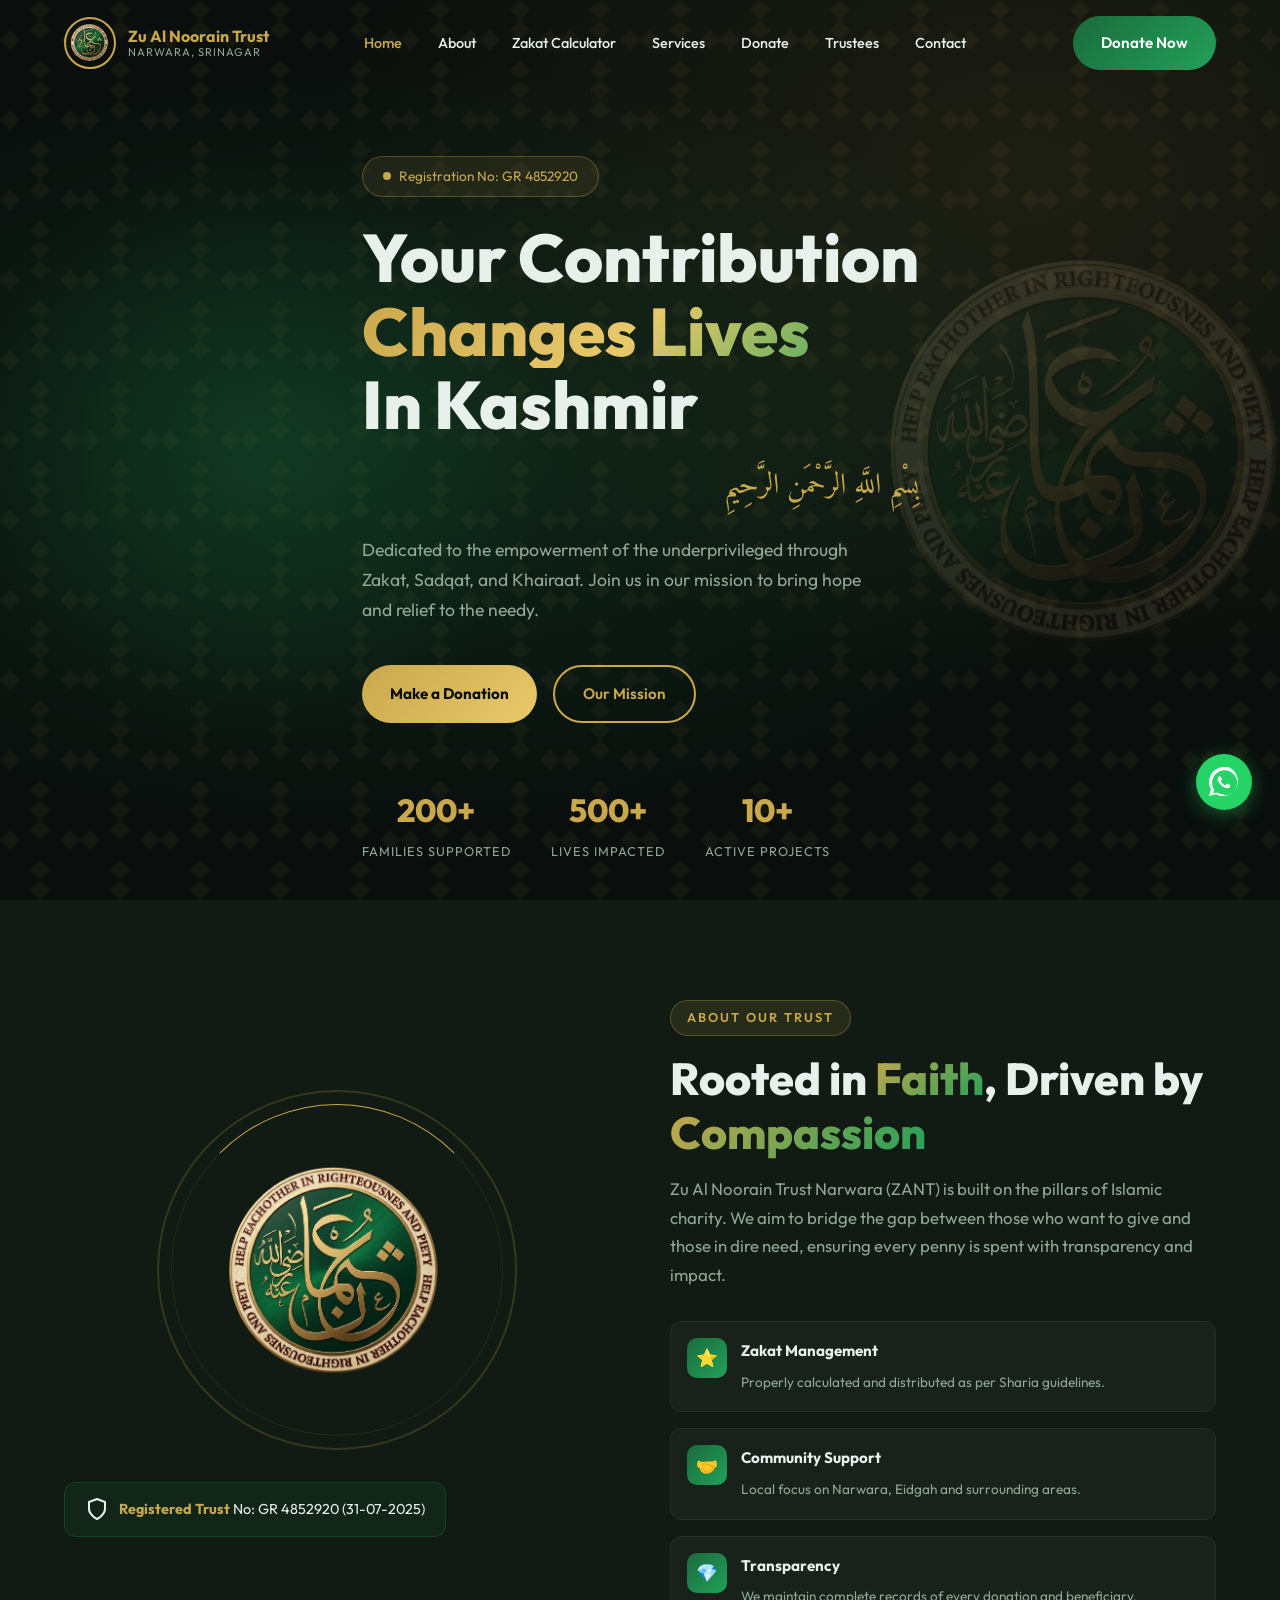
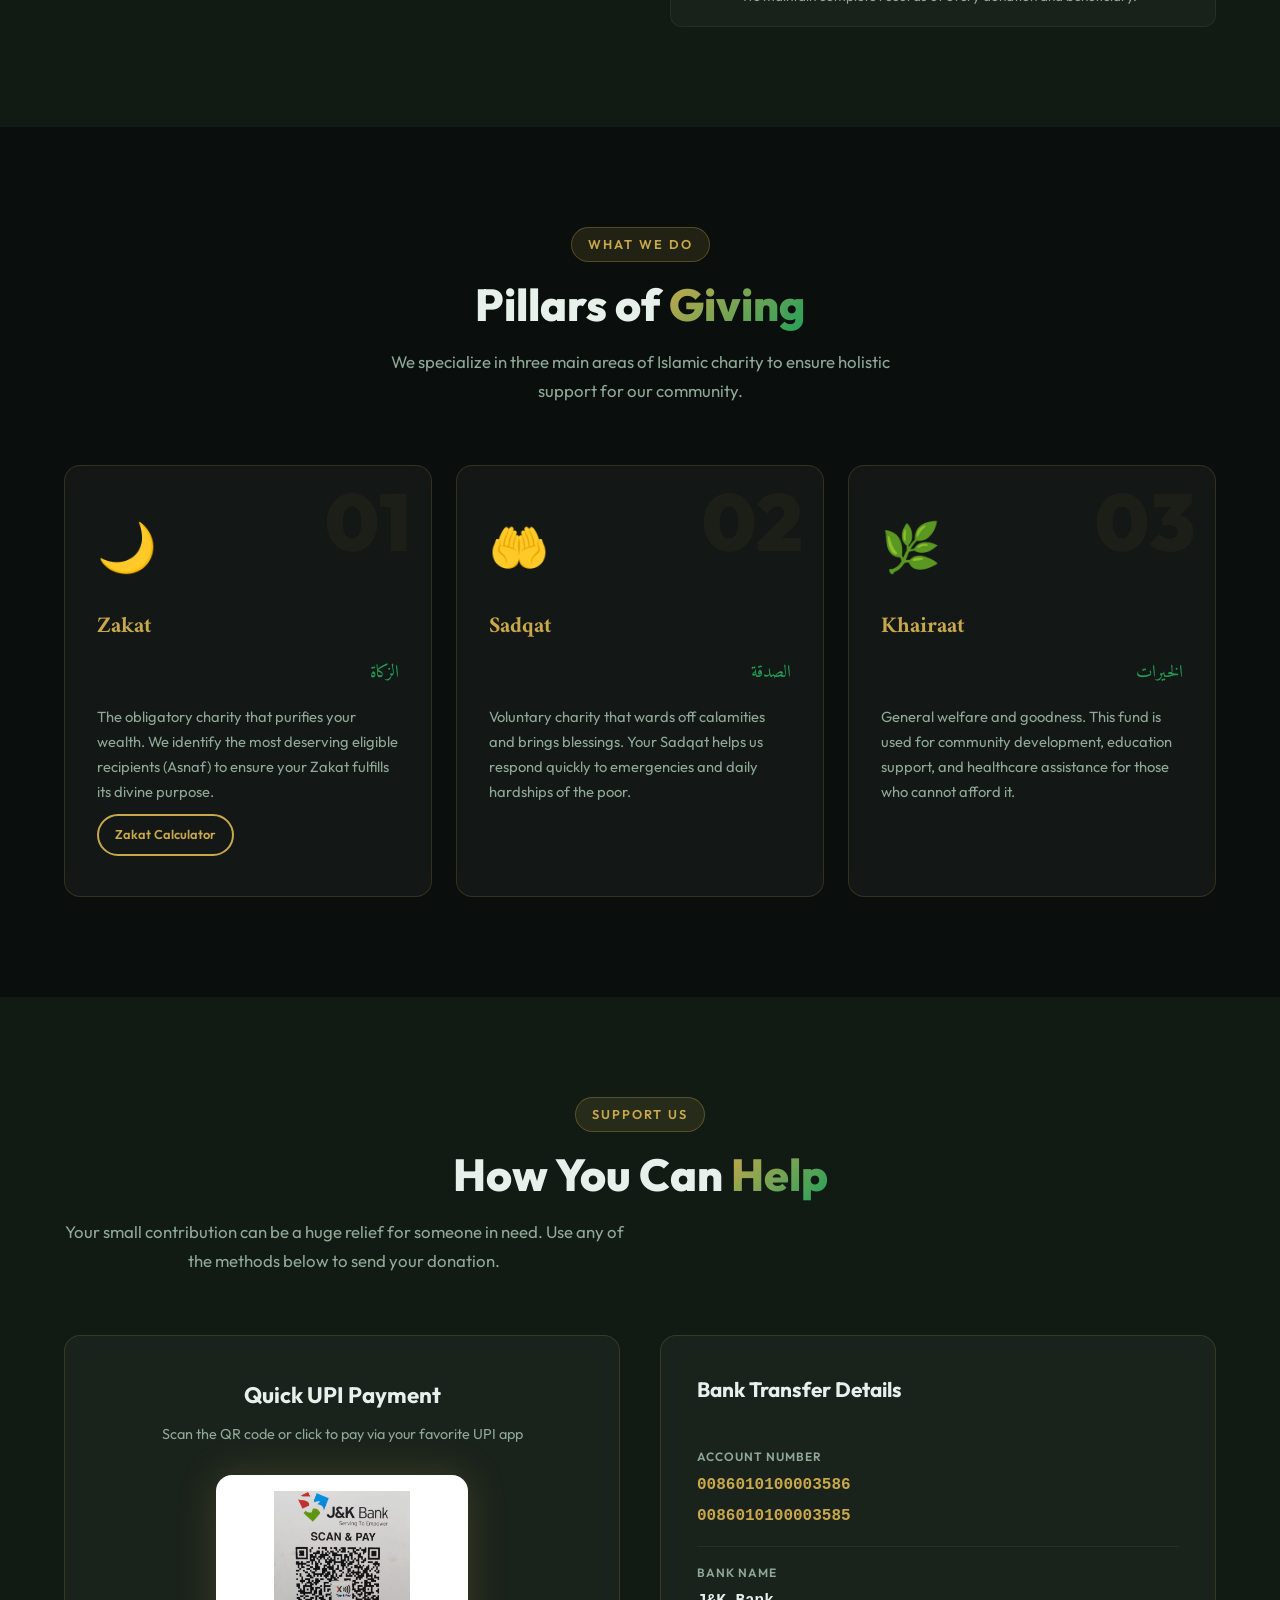
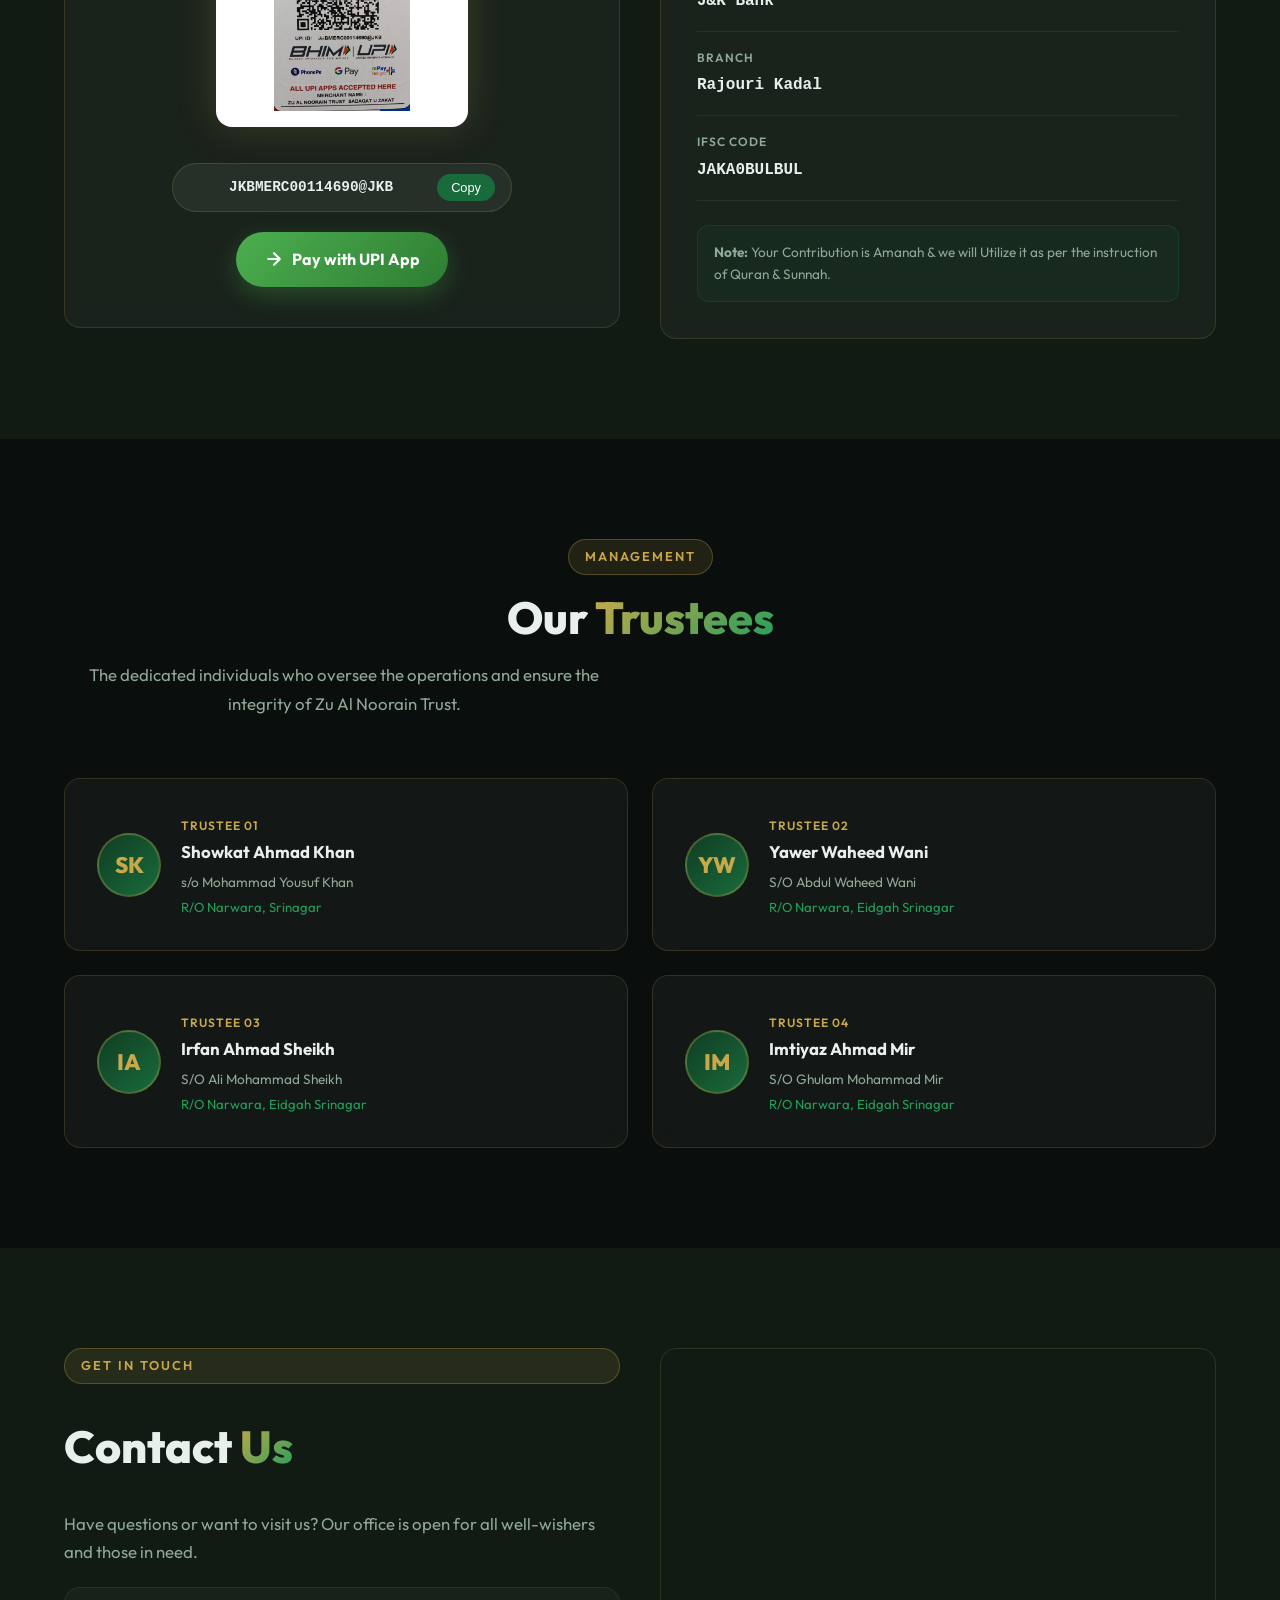
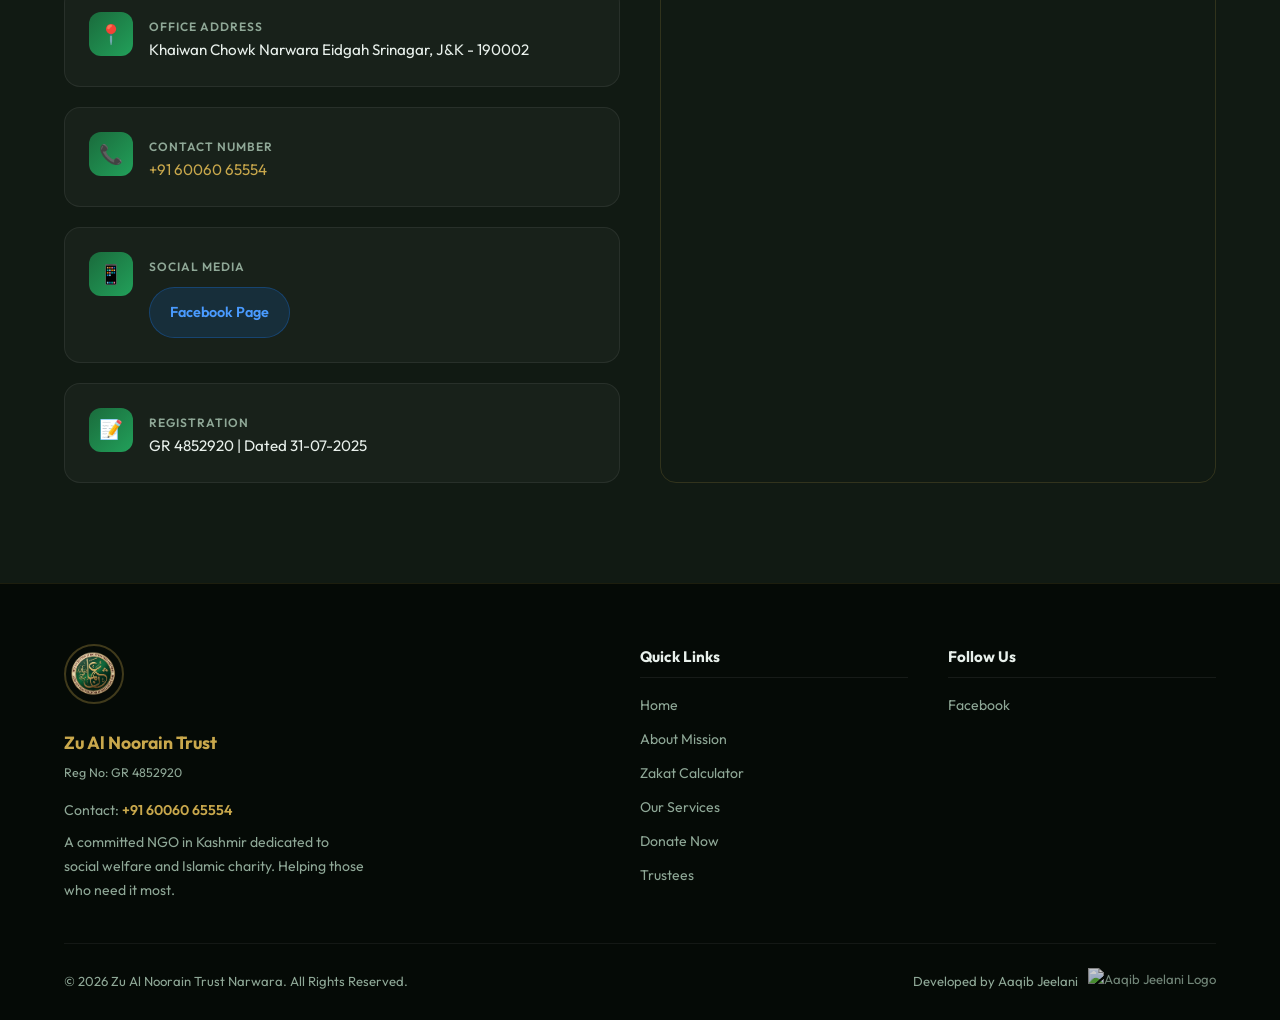
==== index.html @ c7d8f9a3 "trustee name updated" ====
<!DOCTYPE html>
<html lang="en">

<head>
    <meta charset="UTF-8">
    <meta name="viewport" content="width=device-width, initial-scale=1.0">

    <!-- Primary Meta Tags -->
    <title>Zu Al Noorain Trust Narwara (ZANT) | NGO in Kashmir - Sadqat, Zakat, Khariyat</title>
    <meta name="title" content="Zu Al Noorain Trust Narwara (ZANT) | NGO in Kashmir - Sadqat, Zakat, Khariyat">
    <meta name="description"
        content="Zu Al Noorain Trust (ZANT) is a non-profit organization in Narwara, Srinagar, dedicated to helping the needy through Zakat, Sadqat, and Khariyat. Donate today to make a difference in Kashmir.">
    <meta name="keywords"
        content="NGO in Kashmir, Zu Al noorian trust, Donation in kashmir, Pay zakat in kashmir, ZANT, Sadqat Kashmir, Khariyat Srinagar, Charity in Srinagar, Islamic Trust Kashmir">
    <meta name="author" content="Aaqib Jeelani">

    <!-- Open Graph / Facebook -->
    <meta property="og:type" content="website">
    <meta property="og:url" content="https://zunnoorainkashmir.in/">
    <meta property="og:title" content="Zu Al Noorain Trust Narwara (ZANT) | NGO in Kashmir">
    <meta property="og:description"
        content="Dedicated to helping the needy through Zakat, Sadqat, and Khariyat in Srinagar, Kashmir.">
    <meta property="og:image" content="https://zunnoorainkashmir.in/assets/img/logo.png">

    <!-- Twitter -->
    <meta property="twitter:card" content="summary_large_image">
    <meta property="twitter:url" content="https://zunnoorainkashmir.in/">
    <meta property="twitter:title" content="Zu Al Noorain Trust Narwara (ZANT) | NGO in Kashmir">
    <meta property="twitter:description"
        content="Dedicated to helping the needy through Zakat, Sadqat, and Khariyat in Srinagar, Kashmir.">
    <meta property="twitter:image" content="https://zunnoorainkashmir.in/assets/img/logo.png">

    <!-- Favicon -->
    <link rel="icon" type="image/png" href="assets/img/logo.png">
    <link rel="apple-touch-icon" href="assets/img/logo.png">
    <link rel="shortcut icon" href="assets/img/logo.png" type="image/x-icon">

    <!-- Stylesheets -->
    <link rel="stylesheet" href="assets/css/style.css?v=1.0.2">

    <!-- JSON-LD Structured Data -->
    <script type="application/ld+json">
    {
      "@context": "https://schema.org",
      "@type": "NonprofitOrganization",
      "name": "Zu Al Noorain Trust Narwara",
      "alternateName": "ZANT",
      "url": "https://zunnoorainkashmir.in/",
      "logo": "https://zunnoorainkashmir.in/assets/img/logo.png",
      "contactPoint": {
        "@type": "ContactPoint",
        "telephone": "",
        "contactType": "customer service",
        "areaServed": "IN",
        "availableLanguage": ["en", "Hindi", "Kashmiri", "Urdu"]
      },
      "address": {
        "@type": "PostalAddress",
        "streetAddress": "Khaiwan Chowk Narwara Eidgah",
        "addressLocality": "Srinagar",
        "addressRegion": "JK",
        "postalCode": "190002",
        "addressCountry": "IN"
      },
      "sameAs": [
        "https://www.facebook.com/p/Zu-Al-Noorian-Trust-ZANT-100065037720014/"
      ]
    }
    </script>
</head>

<body>
    <!-- Preloader -->
    <div id="preloader">
        <img src="assets/img/logo.png" alt="ZANT Logo" class="loader-logo">
        <div class="loader-bar"></div>
    </div>

    <!-- Navigation -->
    <nav id="navbar">
        <div class="container nav-inner">
            <a href="#" class="nav-brand">
                <img src="assets/img/logo.png" alt="ZANT Logo">
                <div class="nav-brand-text">
                    <span class="nav-brand-name">Zu Al Noorain Trust</span>
                    <span class="nav-brand-sub">NARWARA, SRINAGAR</span>
                </div>
            </a>
            <ul class="nav-links">
                <li><a href="#hero">Home</a></li>
                <li><a href="#about">About</a></li>
                <li><a href="zakat-calculator.html">Zakat Calculator</a></li>
                <li><a href="#services">Services</a></li>
                <li><a href="#donate">Donate</a></li>
                <li><a href="#trustees">Trustees</a></li>
                <li><a href="#contact">Contact</a></li>
            </ul>
            <div class="nav-cta">
                <a href="#donate" class="btn btn-primary">Donate Now</a>
            </div>
            <div class="hamburger" id="hamburger">
                <span></span>
                <span></span>
                <span></span>
            </div>
        </div>
        <div class="mobile-menu" id="mobileMenu">
            <a href="#hero">Home</a>
            <a href="#about">About</a>
            <a href="zakat-calculator.html">Zakat Calculator</a>
            <a href="#services">Services</a>
            <a href="#donate">Donate</a>
            <a href="#trustees">Trustees</a>
            <a href="#contact">Contact</a>
            <a href="#donate" class="btn btn-primary" style="margin-top: 10px;">Donate Now</a>
        </div>
    </nav>

    <!-- Hero Section -->
    <section id="hero">
        <div class="hero-pattern"></div>
        <div class="hero-glow"></div>
        <div class="container hero-content">
            <div class="hero-badge">
                <span class="hero-badge-dot"></span>
                Registration No: GR 4852920
            </div>
            <h1 class="hero-title">
                <span class="line1">Your Contribution</span>
                <span class="line2">Changes Lives</span>
                <span class="line3">In Kashmir</span>
            </h1>
            <p class="hero-arabic">بِسْمِ اللَّهِ الرَّحْمَنِ الرَّحِيمِ</p>
            <p class="hero-desc">Dedicated to the empowerment of the underprivileged through Zakat, Sadqat, and
                Khairaat. Join us in our mission to bring hope and relief to the needy.</p>
            <div class="hero-btns">
                <a href="#donate" class="btn btn-gold">Make a Donation</a>
                <a href="#about" class="btn btn-outline">Our Mission</a>
            </div>
            <div class="hero-stats">
                <div class="hero-stat">
                    <span class="hero-stat-num" data-count="200" data-suffix="+">0</span>
                    <span class="hero-stat-label">Families Supported</span>
                </div>
                <div class="hero-stat">
                    <span class="hero-stat-num" data-count="500" data-suffix="+">0</span>
                    <span class="hero-stat-label">Lives Impacted</span>
                </div>
                <div class="hero-stat">
                    <span class="hero-stat-num" data-count="10" data-suffix="+">0</span>
                    <span class="hero-stat-label">Active Projects</span>
                </div>
            </div>
        </div>
        <img src="assets/img/logo.png" alt="ZANT Decorative" class="hero-image">
    </section>

    <!-- About Section -->
    <section id="about" class="section">
        <div class="container about-grid">
            <div class="about-img-wrap reveal">
                <div class="about-logo-frame">
                    <div class="about-logo-ring"></div>
                    <img src="assets/img/logo.png" alt="ZANT Logo Large">
                </div>
                <div class="about-reg">
                    <svg width="24" height="24" viewBox="0 0 24 24" fill="none" stroke="currentColor" stroke-width="2"
                        stroke-linecap="round" stroke-linejoin="round" class="text-gold">
                        <path d="M12 22s8-4 8-10V5l-8-3-8 3v7c0 6 8 10 8 10z" />
                    </svg>
                    <div>
                        <strong>Registered Trust</strong>
                        <span>No: GR 4852920 (31-07-2025)</span>
                    </div>
                </div>
            </div>
            <div class="about-content reveal">
                <span class="section-tag">About Our Trust</span>
                <h2 class="section-title">Rooted in <span>Faith</span>, Driven by <span>Compassion</span></h2>
                <p class="section-sub">Zu Al Noorain Trust Narwara (ZANT) is built on the pillars of Islamic charity. We
                    aim to bridge the gap between those who want to give and those in dire need, ensuring every penny is
                    spent with transparency and impact.</p>

                <div class="about-points">
                    <div class="about-point">
                        <div class="about-point-icon">⭐</div>
                        <div class="about-point-text">
                            <strong>Zakat Management</strong>
                            <span>Properly calculated and distributed as per Sharia guidelines.</span>
                        </div>
                    </div>
                    <div class="about-point">
                        <div class="about-point-icon">🤝</div>
                        <div class="about-point-text">
                            <strong>Community Support</strong>
                            <span>Local focus on Narwara, Eidgah and surrounding areas.</span>
                        </div>
                    </div>
                    <div class="about-point">
                        <div class="about-point-icon">💎</div>
                        <div class="about-point-text">
                            <strong>Transparency</strong>
                            <span>We maintain complete records of every donation and beneficiary.</span>
                        </div>
                    </div>
                </div>
            </div>
        </div>
    </section>

    <!-- Services Section -->
    <section id="services" class="section">
        <div class="container">
            <div class="services-header reveal">
                <span class="section-tag">What We Do</span>
                <h2 class="section-title">Pillars of <span>Giving</span></h2>
                <p class="section-sub">We specialize in three main areas of Islamic charity to ensure holistic support
                    for our community.</p>
            </div>
            <div class="services-grid">
                <div class="service-card glass-card reveal">
                    <span class="service-num">01</span>
                    <span class="service-icon">🌙</span>
                    <h3 class="service-name">Zakat</h3>
                    <p class="service-arabic">الزكاة</p>
                    <p class="service-desc">The obligatory charity that purifies your wealth. We identify the most
                        deserving eligible recipients (Asnaf) to ensure your Zakat fulfills its divine purpose.</p>
                    <a href="zakat-calculator.html" class="btn btn-outline"
                        style="padding: 8px 16px; font-size: 0.8rem; margin-top: 10px;">Zakat Calculator</a>
                </div>
                <div class="service-card glass-card reveal">
                    <span class="service-num">02</span>
                    <span class="service-icon">🤲</span>
                    <h3 class="service-name">Sadqat</h3>
                    <p class="service-arabic">الصدقة</p>
                    <p class="service-desc">Voluntary charity that wards off calamities and brings blessings. Your
                        Sadqat helps us respond quickly to emergencies and daily hardships of the poor.</p>
                </div>
                <div class="service-card glass-card reveal">
                    <span class="service-num">03</span>
                    <span class="service-icon">🌿</span>
                    <h3 class="service-name">Khairaat</h3>
                    <p class="service-arabic">الخيرات</p>
                    <p class="service-desc">General welfare and goodness. This fund is used for community development,
                        education support, and healthcare assistance for those who cannot afford it.</p>
                </div>
            </div>
        </div>
    </section>

    <!-- Donate Section -->
    <section id="donate" class="section">
        <div class="container">
            <div class="donate-header reveal">
                <span class="section-tag">Support Us</span>
                <h2 class="section-title">How You Can <span>Help</span></h2>
                <p class="section-sub">Your small contribution can be a huge relief for someone in need. Use any of the
                    methods below to send your donation.</p>
            </div>
            <div class="donate-grid">
                <div class="donate-upi-card glass-card reveal">
                    <h3>Quick UPI Payment</h3>
                    <p>Scan the QR code or click to pay via your favorite UPI app</p>
                    <div class="qr-frame" id="qrFrame">
                        <img src="assets/img/upiQR.jpeg" alt="ZANT UPI QR Code">
                    </div>
                    <div class="upi-id-box">
                        <span>JKBMERC00114690@JKB</span>
                        <button class="copy-btn" id="copyUPI">Copy</button>
                    </div>
                    <a href="upi://pay?pa=JKBMERC00114690@JKB&pn=Zu%20Al%20Noorain%20Trust&cu=INR" class="upi-pay-link">
                        <svg width="20" height="20" viewBox="0 0 24 24" fill="none" stroke="currentColor"
                            stroke-width="2.5" stroke-linecap="round" stroke-linejoin="round">
                            <path d="M5 12h14M12 5l7 7-7 7" />
                        </svg>
                        Pay with UPI App
                    </a>
                </div>
                <div class="donate-bank-card glass-card reveal">
                    <h3>Bank Transfer Details</h3>
                    <div class="bank-detail">
                        <span class="bank-label">Account Number</span>
                        <span class="bank-val gold">0086010100003586</span>
                        <span class="bank-val gold">0086010100003585</span>
                    </div>
                    <div class="bank-detail">
                        <span class="bank-label">Bank Name</span>
                        <span class="bank-val">J&K Bank</span>
                    </div>
                    <div class="bank-detail">
                        <span class="bank-label">Branch</span>
                        <span class="bank-val">Rajouri Kadal</span>
                    </div>
                    <div class="bank-detail">
                        <span class="bank-label">IFSC Code</span>
                        <span class="bank-val">JAKA0BULBUL</span>
                    </div>
                    <div class="donate-note">
                        <strong>Note:</strong> Your Contribution is Amanah & we will Utilize it as per the instruction
                        of Quran & Sunnah.
                    </div>
                </div>
            </div>
        </div>
    </section>

    <!-- Trustees Section -->
    <section id="trustees" class="section">
        <div class="container">
            <div class="trustees-header reveal">
                <span class="section-tag">Management</span>
                <h2 class="section-title">Our <span>Trustees</span></h2>
                <p class="section-sub">The dedicated individuals who oversee the operations and ensure the integrity of
                    Zu Al Noorain Trust.</p>
            </div>
            <div class="trustees-grid">
                <!-- Trustee 1 -->
                <div class="trustee-card glass-card reveal">
                    <div class="trustee-avatar">SK</div>
                    <div class="trustee-info">
                        <span class="trustee-num">Trustee 01</span>
                        <h3 class="trustee-name">Showkat Ahmad Khan</h3>
                        <p class="trustee-parent">s/o Mohammad Yousuf Khan</p>
                        <p class="trustee-address">R/O Narwara, Srinagar</p>
                    </div>
                </div>
                <!-- Trustee 2 -->
                <div class="trustee-card glass-card reveal">
                    <div class="trustee-avatar">YW</div>
                    <div class="trustee-info">
                        <span class="trustee-num">Trustee 02</span>
                        <h3 class="trustee-name">Yawer Waheed Wani</h3>
                        <p class="trustee-parent">S/O Abdul Waheed Wani</p>
                        <p class="trustee-address">R/O Narwara, Eidgah Srinagar</p>
                    </div>
                </div>
                <!-- Trustee 3 -->
                <div class="trustee-card glass-card reveal">
                    <div class="trustee-avatar">IA</div>
                    <div class="trustee-info">
                        <span class="trustee-num">Trustee 03</span>
                        <h3 class="trustee-name">Irfan Ahmad Sheikh</h3>
                        <p class="trustee-parent">S/O Ali Mohammad Sheikh</p>
                        <p class="trustee-address">R/O Narwara, Eidgah Srinagar</p>
                    </div>
                </div>
                <!-- Trustee 4 -->
                <div class="trustee-card glass-card reveal">
                    <div class="trustee-avatar">IM</div>
                    <div class="trustee-info">
                        <span class="trustee-num">Trustee 04</span>
                        <h3 class="trustee-name">Imtiyaz Ahmad Mir</h3>
                        <p class="trustee-parent">S/O Ghulam Mohammad Mir</p>
                        <p class="trustee-address">R/O Narwara, Eidgah Srinagar</p>
                    </div>
                </div>
            </div>
        </div>
    </section>

    <!-- Contact Section -->
    <section id="contact" class="section">
        <div class="container">
            <div class="contact-grid">
                <div class="contact-info reveal">
                    <span class="section-tag">Get In Touch</span>
                    <h2 class="section-title">Contact <span>Us</span></h2>
                    <p class="section-sub">Have questions or want to visit us? Our office is open for all well-wishers
                        and those in need.</p>

                    <div class="contact-card">
                        <div class="contact-icon">📍</div>
                        <div>
                            <span class="contact-card-label">Office Address</span>
                            <p class="contact-card-val">Khaiwan Chowk Narwara Eidgah Srinagar, J&K - 190002</p>
                        </div>
                    </div>

                    <div class="contact-card">
                        <div class="contact-icon">📞</div>
                        <div>
                            <span class="contact-card-label">Contact Number</span>
                            <p class="contact-card-val"><a href="tel:+916006065554">+91 60060 65554</a></p>
                        </div>
                    </div>

                    <div class="contact-card">
                        <div class="contact-icon">📱</div>
                        <div>
                            <span class="contact-card-label">Social Media</span>
                            <div class="social-btns">
                                <a href="https://www.facebook.com/p/Zu-Al-Noorian-Trust-ZANT-100065037720014/"
                                    class="social-btn social-fb" target="_blank">
                                    Facebook Page
                                </a>
                            </div>
                        </div>
                    </div>

                    <div class="contact-card">
                        <div class="contact-icon">📝</div>
                        <div>
                            <span class="contact-card-label">Registration</span>
                            <p class="contact-card-val">GR 4852920 | Dated 31-07-2025</p>
                        </div>
                    </div>
                </div>
                <div class="map-wrap reveal">
                    <!-- Updated Google Maps Embed -->
                    <iframe
                        src="https://www.google.com/maps/embed?pb=!1m18!1m12!1m3!1d3140.146893181824!2d74.7977038!3d34.1052173!2m3!1f0!2f0!3f0!3m2!1i1024!2i768!4f13.1!3m3!1m2!1s0x38e1853717980dab%3A0x8eed932894ff05a1!2sZu%20Al%20Noorain%20Trust!5e1!3m2!1sen!2sin!4v1777401646286!5m2!1sen!2sin"
                        width="600" height="450" style="border:0;" allowfullscreen="" loading="lazy"
                        referrerpolicy="no-referrer-when-downgrade"></iframe>
                </div>
            </div>
        </div>
    </section>

    <!-- Footer -->
    <footer>
        <div class="container">
            <div class="footer-grid">
                <div class="footer-brand">
                    <img src="assets/img/logo.png" alt="ZANT Footer Logo">
                    <h4 class="footer-brand-name">Zu Al Noorain Trust</h4>
                    <p class="footer-brand-reg">Reg No: GR 4852920</p>
                    <p class="footer-brand-desc" style="margin-bottom: 8px;">Contact: <a href="tel:+916006065554"
                            style="color: var(--gold); text-decoration: none; font-weight: 600;">+91 60060 65554</a></p>
                    <p class="footer-brand-desc">A committed NGO in Kashmir dedicated to social welfare and Islamic
                        charity. Helping those who need it most.</p>
                </div>
                <div class="footer-col">
                    <h4>Quick Links</h4>
                    <ul class="footer-links">
                        <li><a href="#hero">Home</a></li>
                        <li><a href="#about">About Mission</a></li>
                        <li><a href="zakat-calculator.html">Zakat Calculator</a></li>
                        <li><a href="#services">Our Services</a></li>
                        <li><a href="#donate">Donate Now</a></li>
                        <li><a href="#trustees">Trustees</a></li>
                    </ul>
                </div>
                <div class="footer-col">
                    <h4>Follow Us</h4>
                    <ul class="footer-links">
                        <li><a href="https://www.facebook.com/p/Zu-Al-Noorian-Trust-ZANT-100065037720014/"
                                target="_blank">Facebook</a></li>
                    </ul>
                </div>
            </div>
            <div class="footer-bottom">
                <p class="footer-copy">&copy; <span id="year"></span> Zu Al Noorain Trust Narwara. All Rights Reserved.
                </p>
                <a href="https://aaqibjeelani.github.io" class="footer-dev" target="_blank">
                    Developed by Aaqib Jeelani
                    <img src="https://aaqibjeelani.github.io/ajvirus/images/transparentlogo%20aj.png"
                        alt="Aaqib Jeelani Logo">
                </a>
            </div>
        </div>
    </footer>

    <!-- Modal for QR Zoom -->
    <div class="modal" id="qrModal">
        <div class="modal-content">
            <button class="modal-close" id="closeModal">&times;</button>
            <img src="assets/img/upiQR.jpeg" alt="ZANT UPI QR Code Full">
        </div>
    </div>

    <!-- WhatsApp Bubble & Chat Window -->
    <div class="wa-chat-window" id="waChatWindow">
        <div class="wa-header">
            <img src="assets/img/logo.png" alt="ZANT">
            <div class="wa-header-info">
                <h5>Zu Al Noorain Trust</h5>
                <span>Typically replies in a few hours</span>
            </div>
        </div>
        <div class="wa-body">
            <div class="wa-msg-bubble">
                Assalamu Alaikum! How can we help you today?
            </div>
        </div>
        <div class="wa-footer">
            <input type="text" class="wa-input" id="waInput" placeholder="Type a message...">
            <button class="wa-send-btn" id="waSendBtn">
                <svg width="20" height="20" viewBox="0 0 24 24" fill="none" stroke="currentColor" stroke-width="2"
                    stroke-linecap="round" stroke-linejoin="round">
                    <line x1="22" y1="2" x2="11" y2="13"></line>
                    <polygon points="22 2 15 22 11 13 2 9 22 2"></polygon>
                </svg>
            </button>
        </div>
    </div>

    <button class="whatsapp-bubble" id="whatsappBubble" title="Chat with us on WhatsApp">
        <svg viewBox="0 0 32 32">
            <path
                d="M16 0c-8.837 0-16 7.163-16 16 0 2.825 0.733 5.478 2.011 7.788l-2.011 7.212 7.378-1.936c2.204 1.204 4.729 1.936 7.422 1.936 8.837 0 16-7.163 16-16s-7.163-16-16-16zM16 29.333c-2.454 0-4.751-0.662-6.726-1.815l-0.482-0.281-4.385 1.15 1.196-4.288-0.309-0.49c-1.246-1.979-1.96-4.321-1.96-6.83 0-7.363 5.97-13.333 13.333-13.333s13.333 5.97 13.333 13.333c0 7.363-5.97 13.333-13.333 13.333zM22.115 18.96c-0.334-0.167-1.977-0.975-2.284-1.087s-0.531-0.167-0.754 0.167c-0.223 0.334-0.865 1.087-1.06 1.31s-0.39 0.251-0.724 0.084c-0.334-0.167-1.411-0.52-2.687-1.657-0.993-0.886-1.663-1.98-1.859-2.314s-0.021-0.514 0.147-0.68c0.151-0.149 0.334-0.39 0.501-0.585s0.223-0.334 0.334-0.557c0.112-0.223 0.056-0.418-0.028-0.585s-0.754-1.813-1.033-2.482c-0.272-0.652-0.546-0.564-0.754-0.575l-0.641-0.012c-0.223 0-0.585 0.084-0.892 0.418s-1.171 1.144-1.171 2.791c0 1.647 1.198 3.236 1.365 3.459s2.358 3.599 5.711 5.051c0.798 0.345 1.42 0.551 1.905 0.706 0.801 0.254 1.53 0.218 2.106 0.132 0.642-0.096 1.977-0.808 2.256-1.589s0.279-1.449 0.195-1.589c-0.084-0.14-0.307-0.223-0.641-0.39z">
            </path>
        </svg>
    </button>

    <!-- UI Elements -->
    <button id="scrollTop" title="Go to top">↑</button>
    <div class="toast" id="toast">UPI ID Copied to Clipboard!</div>

    <!-- Scripts -->
    <script src="assets/js/main.js?v=1.0.3"></script>
</body>

</html>
---- assets/css/style.css ----
@import url('https://fonts.googleapis.com/css2?family=Outfit:wght@300;400;500;600;700;800&family=Amiri:wght@400;700&display=swap');

:root {
  --green: #1a6b3c;
  --green-light: #22a05a;
  --green-dark: #0f3d22;
  --gold: #c9a84c;
  --gold-light: #e8c96a;
  --bg: #0a0f0d;
  --bg2: #111a13;
  --card: rgba(255,255,255,0.04);
  --card-border: rgba(201,168,76,0.18);
  --text: #e8f0eb;
  --text-muted: #8fa897;
  --radius: 16px;
  --shadow: 0 8px 32px rgba(0,0,0,0.4);
}

*, *::before, *::after { box-sizing: border-box; margin: 0; padding: 0; }

html { scroll-behavior: smooth; font-size: 16px; }

body {
  font-family: 'Outfit', sans-serif;
  background: var(--bg);
  color: var(--text);
  overflow-x: hidden;
  line-height: 1.7;
}

/* ── SCROLLBAR ── */
::-webkit-scrollbar { width: 6px; }
::-webkit-scrollbar-track { background: var(--bg); }
::-webkit-scrollbar-thumb { background: var(--green); border-radius: 4px; }

/* ── UTILITIES ── */
.container { max-width: 1200px; margin: 0 auto; padding: 0 24px; }
.section { padding: 100px 0; }
.section-tag { display: inline-block; font-size: .8rem; font-weight: 600; letter-spacing: 2px; text-transform: uppercase; color: var(--gold); background: rgba(201,168,76,.12); border: 1px solid rgba(201,168,76,.3); padding: 6px 16px; border-radius: 50px; margin-bottom: 16px; }
.section-title { font-size: clamp(2rem, 4vw, 2.8rem); font-weight: 800; line-height: 1.2; margin-bottom: 16px; }
.section-title span { background: linear-gradient(135deg, var(--gold), var(--green-light)); -webkit-background-clip: text; -webkit-text-fill-color: transparent; background-clip: text; }
.section-sub { color: var(--text-muted); max-width: 560px; font-size: 1.05rem; }
.btn { display: inline-flex; align-items: center; gap: 8px; padding: 14px 28px; border-radius: 50px; font-size: .95rem; font-weight: 600; cursor: pointer; border: none; text-decoration: none; transition: all .3s; }
.btn-primary { background: linear-gradient(135deg, var(--green), var(--green-light)); color: #fff; }
.btn-primary:hover { transform: translateY(-2px); box-shadow: 0 12px 30px rgba(26,107,60,.5); }
.btn-outline { background: transparent; color: var(--gold); border: 2px solid var(--gold); }
.btn-outline:hover { background: var(--gold); color: var(--bg); transform: translateY(-2px); }
.btn-gold { background: linear-gradient(135deg, var(--gold), var(--gold-light)); color: var(--bg); font-weight: 700; }
.btn-gold:hover { transform: translateY(-2px); box-shadow: 0 12px 30px rgba(201,168,76,.4); }
.glass-card { background: var(--card); border: 1px solid var(--card-border); border-radius: var(--radius); backdrop-filter: blur(12px); }
.reveal { opacity: 0; transform: translateY(30px); transition: opacity .7s ease, transform .7s ease; }
.reveal.visible { opacity: 1; transform: translateY(0); }

/* ── NAV ── */
#navbar {
  position: fixed; top: 0; left: 0; right: 0; z-index: 1000;
  padding: 16px 0;
  transition: all .4s;
}
#navbar.scrolled {
  background: rgba(10,15,13,.92);
  backdrop-filter: blur(20px);
  border-bottom: 1px solid rgba(201,168,76,.15);
  padding: 10px 0;
  box-shadow: 0 4px 24px rgba(0,0,0,.4);
}
.nav-inner { display: flex; align-items: center; justify-content: space-between; }
.nav-brand { display: flex; align-items: center; gap: 12px; text-decoration: none; }
.nav-brand img { height: 52px; width: 52px; object-fit: contain; border-radius: 50%; border: 2px solid var(--gold); }
.nav-brand-text { line-height: 1.2; }
.nav-brand-name { display: block; font-size: 1rem; font-weight: 700; color: var(--gold); }
.nav-brand-sub { display: block; font-size: .7rem; color: var(--text-muted); letter-spacing: 1px; }
.nav-links { display: flex; align-items: center; gap: 8px; list-style: none; }
.nav-links a { color: var(--text); text-decoration: none; font-size: .9rem; font-weight: 500; padding: 8px 14px; border-radius: 8px; transition: all .3s; }
.nav-links a:hover { color: var(--gold); background: rgba(201,168,76,.1); }
.nav-cta { margin-left: 12px; }
.hamburger { display: none; flex-direction: column; gap: 5px; cursor: pointer; padding: 8px; }
.hamburger span { display: block; width: 24px; height: 2px; background: var(--text); border-radius: 2px; transition: all .3s; }
.hamburger.open span:nth-child(1) { transform: rotate(45deg) translate(5px, 5px); }
.hamburger.open span:nth-child(2) { opacity: 0; }
.hamburger.open span:nth-child(3) { transform: rotate(-45deg) translate(5px,-5px); }
.mobile-menu { 
  display: none; 
  flex-direction: column; 
  gap: 4px; 
  padding: 16px 24px; 
  background: rgba(10,15,13,.98); 
  border-top: 1px solid rgba(201,168,76,.15); 
  max-height: calc(100vh - 80px); 
  overflow-y: auto; 
}
.mobile-menu a { color: var(--text); text-decoration: none; font-size: 1rem; padding: 12px 0; border-bottom: 1px solid rgba(255,255,255,.05); }
.mobile-menu.open { display: flex; }

/* ── HERO ── */
#hero {
  min-height: 100vh;
  display: flex; align-items: center;
  position: relative;
  overflow: hidden;
  background: radial-gradient(ellipse at 30% 50%, rgba(26,107,60,.25) 0%, transparent 60%),
              radial-gradient(ellipse at 80% 20%, rgba(201,168,76,.1) 0%, transparent 50%),
              var(--bg);
}
.hero-pattern {
  position: absolute; inset: 0; opacity: .05;
  background-image: url("data:image/svg+xml,%3Csvg xmlns='http://www.w3.org/2000/svg' width='80' height='80' viewBox='0 0 80 80'%3E%3Cg fill='%23c9a84c' fill-opacity='1'%3E%3Cpath d='M40 0l10 10-10 10-10-10zm0 60l10 10-10 10-10-10zm-30-30l10 10-10 10-10-10zm60 0l10 10-10 10-10-10zM40 20l10 10-10 10-10-10z'/%3E%3C/g%3E%3C/svg%3E");
}
.hero-glow { position: absolute; width: 600px; height: 600px; border-radius: 50%; background: radial-gradient(circle, rgba(26,107,60,.3) 0%, transparent 70%); top: 50%; left: 20%; transform: translate(-50%,-50%); pointer-events: none; animation: pulse-glow 4s ease-in-out infinite; }
@keyframes pulse-glow { 0%,100% { transform: translate(-50%,-50%) scale(1); opacity:.5; } 50% { transform: translate(-50%,-50%) scale(1.1); opacity:1; } }
.hero-content { position: relative; z-index: 2; padding-top: 120px; }
.hero-badge { display: inline-flex; align-items: center; gap: 8px; padding: 8px 20px; background: rgba(201,168,76,.1); border: 1px solid rgba(201,168,76,.3); border-radius: 50px; font-size: .85rem; color: var(--gold); margin-bottom: 24px; animation: fadeInDown .8s ease; }
.hero-badge-dot { width: 8px; height: 8px; background: var(--gold); border-radius: 50%; animation: blink 1.5s ease-in-out infinite; }
@keyframes blink { 0%,100% { opacity:1; } 50% { opacity:.3; } }
.hero-title { font-size: clamp(2.4rem, 6vw, 4.2rem); font-weight: 800; line-height: 1.1; margin-bottom: 20px; animation: fadeInUp .8s ease .2s both; }
.hero-title .line1 { display: block; color: var(--text); }
.hero-title .line2 { display: block; background: linear-gradient(135deg, var(--gold), var(--gold-light), var(--green-light)); -webkit-background-clip: text; -webkit-text-fill-color: transparent; background-clip: text; }
.hero-title .line3 { display: block; color: var(--text); }
.hero-arabic { font-family: 'Amiri', serif; font-size: clamp(1.2rem, 3vw, 1.8rem); color: var(--gold); margin-bottom: 24px; direction: rtl; animation: fadeInUp .8s ease .35s both; opacity: .85; }
.hero-desc { font-size: 1.1rem; color: var(--text-muted); max-width: 520px; margin-bottom: 40px; animation: fadeInUp .8s ease .45s both; }
.hero-btns { display: flex; gap: 16px; flex-wrap: wrap; animation: fadeInUp .8s ease .55s both; }
.hero-stats { display: flex; gap: 40px; margin-top: 60px; flex-wrap: wrap; animation: fadeInUp .8s ease .65s both; }
.hero-stat { text-align: center; }
.hero-stat-num { font-size: 2rem; font-weight: 800; color: var(--gold); display: block; }
.hero-stat-label { font-size: .8rem; color: var(--text-muted); text-transform: uppercase; letter-spacing: 1px; }
.hero-image { position: absolute; right: -60px; top: 50%; transform: translateY(-50%); width: 500px; opacity: .12; pointer-events: none; }
@keyframes fadeInUp { from { opacity:0; transform:translateY(30px); } to { opacity:1; transform:translateY(0); } }
@keyframes fadeInDown { from { opacity:0; transform:translateY(-20px); } to { opacity:1; transform:translateY(0); } }

/* ── ABOUT ── */
#about { background: var(--bg2); }
.about-grid { display: grid; grid-template-columns: 1fr 1fr; gap: 60px; align-items: center; }
.about-img-wrap { position: relative; }
.about-logo-frame { width: 100%; max-width: 360px; aspect-ratio: 1; margin: 0 auto; display: flex; align-items: center; justify-content: center; position: relative; }
.about-logo-ring { position: absolute; inset: 0; border: 2px solid rgba(201,168,76,.2); border-radius: 50%; animation: spin 20s linear infinite; }
.about-logo-ring::after { content: ''; position: absolute; inset: 12px; border: 1px solid rgba(201,168,76,.1); border-radius: 50%; border-top-color: var(--gold); animation: spin 10s linear infinite reverse; }
@keyframes spin { to { transform: rotate(360deg); } }
.about-logo-frame img { width: 75%; height: 75%; object-fit: contain; position: relative; z-index: 2; border-radius: 50%; }
.about-reg { display: inline-flex; align-items: center; gap: 10px; margin-top: 32px; padding: 14px 20px; background: rgba(26,107,60,.15); border: 1px solid rgba(26,107,60,.4); border-radius: 12px; font-size: .9rem; }
.about-reg svg { flex-shrink: 0; }
.about-reg strong { color: var(--gold); }
.about-content .section-sub { margin-bottom: 32px; }
.about-points { display: flex; flex-direction: column; gap: 16px; margin-top: 24px; }
.about-point { display: flex; align-items: flex-start; gap: 14px; padding: 16px; border-radius: 12px; background: rgba(255,255,255,.03); border: 1px solid rgba(255,255,255,.06); transition: border-color .3s; }
.about-point:hover { border-color: rgba(201,168,76,.25); }
.about-point-icon { width: 40px; height: 40px; border-radius: 10px; background: linear-gradient(135deg,var(--green),var(--green-light)); display: flex; align-items: center; justify-content: center; flex-shrink: 0; font-size: 1.1rem; }
.about-point-text strong { display: block; color: var(--text); font-size: .95rem; margin-bottom: 4px; }
.about-point-text span { color: var(--text-muted); font-size: .85rem; }

/* ── SERVICES ── */
#services { background: var(--bg); }
.services-header { text-align: center; margin-bottom: 60px; }
.services-header .section-sub { margin: 0 auto; }
.services-grid { display: grid; grid-template-columns: repeat(3, 1fr); gap: 24px; }
.service-card { padding: 40px 32px; border-radius: var(--radius); position: relative; overflow: hidden; transition: transform .3s, box-shadow .3s; cursor: default; }
.service-card::before { content: ''; position: absolute; inset: 0; background: linear-gradient(135deg, rgba(26,107,60,.15), transparent); opacity: 0; transition: opacity .3s; }
.service-card:hover { transform: translateY(-8px); box-shadow: 0 20px 50px rgba(0,0,0,.4); }
.service-card:hover::before { opacity: 1; }
.service-icon { font-size: 3rem; margin-bottom: 20px; display: block; }
.service-name { font-size: 1.4rem; font-weight: 700; color: var(--gold); margin-bottom: 12px; font-family: 'Amiri', serif; }
.service-arabic { font-family: 'Amiri', serif; font-size: 1.1rem; color: var(--green-light); direction: rtl; margin-bottom: 16px; }
.service-desc { color: var(--text-muted); font-size: .92rem; line-height: 1.7; }
.service-card .service-num { position: absolute; right: 20px; top: 16px; font-size: 5rem; font-weight: 900; color: rgba(201,168,76,.05); line-height: 1; }

/* ── DONATE ── */
#donate { background: var(--bg2); }
.donate-header { text-align: center; margin-bottom: 60px; }
.donate-grid { display: grid; grid-template-columns: 1fr 1fr; gap: 40px; align-items: start; }
.donate-upi-card { padding: 40px; text-align: center; }
.donate-upi-card h3 { font-size: 1.4rem; font-weight: 700; margin-bottom: 8px; }
.donate-upi-card p { color: var(--text-muted); font-size: .9rem; margin-bottom: 28px; }
.qr-frame { display: inline-block; padding: 16px; background: #fff; border-radius: 16px; box-shadow: 0 0 40px rgba(201,168,76,.2); margin-bottom: 28px; cursor: zoom-in; transition: transform .3s; }
.qr-frame:hover { transform: scale(1.05); }
.qr-frame img { width: 220px; height: 220px; object-fit: contain; display: block; }
.upi-id-box { display: flex; align-items: center; gap: 8px; background: rgba(255,255,255,.06); border: 1px solid rgba(201,168,76,.2); border-radius: 50px; padding: 10px 16px 10px 20px; margin: 0 auto 20px; max-width: 340px; }
.upi-id-box span { flex: 1; font-size: .9rem; font-weight: 600; color: var(--text); font-family: monospace; }
.copy-btn { background: var(--green); color: #fff; border: none; border-radius: 50px; padding: 6px 14px; font-size: .8rem; cursor: pointer; transition: all .3s; }
.copy-btn:hover { background: var(--green-light); }
.upi-pay-link { display: inline-flex; align-items: center; gap: 8px; background: linear-gradient(135deg,#4CAF50,#2e7d32); color: #fff; padding: 14px 28px; border-radius: 50px; text-decoration: none; font-weight: 700; font-size: 1rem; transition: all .3s; box-shadow: 0 8px 24px rgba(76,175,80,.3); }
.upi-pay-link:hover { transform: translateY(-2px); box-shadow: 0 12px 32px rgba(76,175,80,.5); }
.donate-bank-card { padding: 36px; }
.donate-bank-card h3 { font-size: 1.3rem; font-weight: 700; margin-bottom: 24px; display: flex; align-items: center; gap: 10px; }
.bank-detail { display: flex; flex-direction: column; gap: 4px; padding: 16px 0; border-bottom: 1px solid rgba(255,255,255,.06); }
.bank-detail:last-of-type { border-bottom: none; }
.bank-label { font-size: .75rem; text-transform: uppercase; letter-spacing: 1px; color: var(--text-muted); font-weight: 600; }
.bank-val { font-size: 1rem; font-weight: 600; color: var(--text); font-family: monospace; }
.bank-val.gold { color: var(--gold); }
.donate-note { margin-top: 24px; padding: 16px; background: rgba(26,107,60,.1); border: 1px solid rgba(26,107,60,.3); border-radius: 12px; font-size: .85rem; color: var(--text-muted); line-height: 1.6; }

/* ── TRUSTEES ── */
#trustees { background: var(--bg); }
.trustees-header { text-align: center; margin-bottom: 60px; }
.trustees-grid { display: grid; grid-template-columns: repeat(2, 1fr); gap: 24px; }
.trustee-card { padding: 32px; display: flex; align-items: center; gap: 20px; transition: transform .3s, border-color .3s; }
.trustee-card:hover { transform: translateY(-4px); border-color: rgba(201,168,76,.35); }
.trustee-avatar { width: 64px; height: 64px; min-width: 64px; border-radius: 50%; background: linear-gradient(135deg, var(--green-dark), var(--green)); display: flex; align-items: center; justify-content: center; font-size: 1.4rem; font-weight: 800; color: var(--gold); border: 2px solid rgba(201,168,76,.3); }
.trustee-num { font-size: .75rem; color: var(--gold); font-weight: 600; letter-spacing: 1px; text-transform: uppercase; margin-bottom: 4px; }
.trustee-name { font-size: 1.05rem; font-weight: 700; color: var(--text); margin-bottom: 4px; }
.trustee-parent { font-size: .85rem; color: var(--text-muted); margin-bottom: 2px; }
.trustee-address { font-size: .82rem; color: var(--green-light); display: flex; align-items: center; gap: 4px; }

/* ── CONTACT ── */
#contact { background: var(--bg2); }
.contact-grid { display: grid; grid-template-columns: 1fr 1fr; gap: 40px; }
.contact-info { display: flex; flex-direction: column; gap: 20px; }
.contact-card { padding: 24px; border-radius: var(--radius); border: 1px solid rgba(255,255,255,.07); background: rgba(255,255,255,.03); display: flex; align-items: flex-start; gap: 16px; transition: border-color .3s; }
.contact-card:hover { border-color: rgba(201,168,76,.25); }
.contact-icon { width: 44px; height: 44px; border-radius: 12px; background: linear-gradient(135deg,var(--green),var(--green-light)); display: flex; align-items: center; justify-content: center; font-size: 1.2rem; flex-shrink: 0; }
.contact-card-label { font-size: .75rem; text-transform: uppercase; letter-spacing: 1px; color: var(--text-muted); font-weight: 600; margin-bottom: 4px; }
.contact-card-val { font-size: .95rem; color: var(--text); line-height: 1.5; }
.contact-card-val a { color: var(--gold); text-decoration: none; }
.contact-card-val a:hover { text-decoration: underline; }
.map-wrap { border-radius: var(--radius); overflow: hidden; border: 1px solid var(--card-border); height: 100%; min-height: 380px; }
.map-wrap iframe { width: 100%; height: 100%; min-height: 380px; border: none; display: block; }
.social-btns { display: flex; gap: 12px; flex-wrap: wrap; margin-top: 8px; }
.social-btn { display: inline-flex; align-items: center; gap: 8px; padding: 12px 20px; border-radius: 50px; text-decoration: none; font-size: .9rem; font-weight: 600; transition: all .3s; }
.social-fb { background: rgba(24,119,242,.15); color: #4a9bff; border: 1px solid rgba(24,119,242,.3); }
.social-fb:hover { background: rgba(24,119,242,.25); transform: translateY(-2px); }

/* ── FOOTER ── */
footer { background: #050a06; border-top: 1px solid rgba(201,168,76,.12); padding: 60px 0 24px; }
.footer-grid { display: grid; grid-template-columns: 2fr 1fr 1fr; gap: 40px; margin-bottom: 40px; }
.footer-brand img { height: 60px; width: 60px; object-fit: contain; border-radius: 50%; border: 2px solid rgba(201,168,76,.3); margin-bottom: 16px; }
.footer-brand-name { font-size: 1.1rem; font-weight: 700; color: var(--gold); margin-bottom: 4px; }
.footer-brand-reg { font-size: .78rem; color: var(--text-muted); margin-bottom: 16px; }
.footer-brand-desc { font-size: .88rem; color: var(--text-muted); line-height: 1.7; max-width: 300px; }
.footer-col h4 { font-size: .95rem; font-weight: 700; color: var(--text); margin-bottom: 16px; padding-bottom: 8px; border-bottom: 1px solid rgba(255,255,255,.07); }
.footer-links { list-style: none; display: flex; flex-direction: column; gap: 10px; }
.footer-links a { color: var(--text-muted); text-decoration: none; font-size: .88rem; transition: color .3s; display: flex; align-items: center; gap: 6px; }
.footer-links a:hover { color: var(--gold); }
.footer-bottom { border-top: 1px solid rgba(255,255,255,.06); padding-top: 24px; display: flex; align-items: center; justify-content: space-between; flex-wrap: gap; gap: 16px; }
.footer-copy { font-size: .82rem; color: var(--text-muted); }
.footer-dev { display: flex; align-items: center; gap: 10px; font-size: .82rem; color: var(--text-muted); text-decoration: none; transition: color .3s; }
.footer-dev:hover { color: var(--gold); }
.footer-dev img { height: 28px; object-fit: contain; filter: brightness(0.8); transition: filter .3s; }
.footer-dev:hover img { filter: brightness(1); }

/* ── WHATSAPP BUBBLE & CHAT WINDOW ── */
#whatsappBubble {
  position: fixed;
  bottom: 90px;
  right: 28px;
  width: 56px;
  height: 56px;
  background: #25d366;
  border-radius: 50%;
  display: flex;
  align-items: center;
  justify-content: center;
  color: #fff;
  cursor: pointer;
  box-shadow: 0 4px 20px rgba(37,211,102,.4);
  z-index: 998;
  transition: all .3s;
  border: none;
}
#whatsappBubble:hover {
  transform: scale(1.1) translateY(-5px);
}
#whatsappBubble svg { width: 30px; height: 30px; fill: currentColor; }

.wa-chat-window {
  position: fixed;
  bottom: 160px;
  right: 28px;
  width: 320px;
  background: #fff;
  border-radius: 16px;
  box-shadow: 0 10px 40px rgba(0,0,0,.3);
  z-index: 999;
  display: flex;
  flex-direction: column;
  overflow: hidden;
  opacity: 0;
  visibility: hidden;
  transform: translateY(20px) scale(.9);
  transition: all .3s cubic-bezier(0.175, 0.885, 0.32, 1.275);
}
.wa-chat-window.open {
  opacity: 1;
  visibility: visible;
  transform: translateY(0) scale(1);
}
.wa-header {
  background: #075e54;
  color: #fff;
  padding: 16px;
  display: flex;
  align-items: center;
  gap: 12px;
}
.wa-header img { width: 40px; height: 40px; border-radius: 50%; border: 1px solid rgba(255,255,255,.2); }
.wa-header-info h5 { margin: 0; font-size: .95rem; font-weight: 700; }
.wa-header-info span { font-size: .75rem; opacity: .8; }

.wa-body {
  padding: 20px;
  background: #e5ddd5;
  min-height: 120px;
  max-height: 200px;
  overflow-y: auto;
}
.wa-msg-bubble {
  background: #dcf8c6;
  padding: 10px 14px;
  border-radius: 8px 8px 8px 0;
  font-size: .88rem;
  color: #333;
  max-width: 85%;
  line-height: 1.4;
  box-shadow: 0 1px 2px rgba(0,0,0,.1);
}

.wa-footer {
  padding: 12px;
  background: #f0f0f0;
  display: flex;
  gap: 8px;
}
.wa-input {
  flex: 1;
  border: none;
  border-radius: 20px;
  padding: 10px 16px;
  font-size: .9rem;
  outline: none;
  background: #fff;
}
.wa-send-btn {
  width: 40px;
  height: 40px;
  background: #128c7e;
  color: #fff;
  border: none;
  border-radius: 50%;
  display: flex;
  align-items: center;
  justify-content: center;
  cursor: pointer;
  transition: background .3s;
}
.wa-send-btn:hover { background: #075e54; }

/* ── SCROLL TOP ── */
#scrollTop { position: fixed; bottom: 28px; right: 28px; width: 48px; height: 48px; background: linear-gradient(135deg,var(--green),var(--green-light)); border: none; border-radius: 50%; color: #fff; font-size: 1.2rem; cursor: pointer; display: flex; align-items: center; justify-content: center; opacity: 0; transform: translateY(16px); transition: all .3s; z-index: 999; box-shadow: 0 4px 20px rgba(26,107,60,.4); }
#scrollTop.show { opacity: 1; transform: translateY(0); }
#scrollTop:hover { transform: translateY(-3px); box-shadow: 0 8px 30px rgba(26,107,60,.6); }

/* ── TOAST ── */
.toast { position: fixed; bottom: 90px; right: 28px; background: var(--green); color: #fff; padding: 12px 20px; border-radius: 12px; font-size: .88rem; font-weight: 600; z-index: 9999; transform: translateY(20px); opacity: 0; transition: all .4s; pointer-events: none; }
.toast.show { transform: translateY(0); opacity: 1; }

/* ── PRELOADER ── */
#preloader {
  position: fixed;
  inset: 0;
  background: var(--bg);
  z-index: 10000;
  display: flex;
  flex-direction: column;
  align-items: center;
  justify-content: center;
  transition: opacity .6s, visibility .6s;
}
.loader-logo {
  width: 100px;
  height: 100px;
  object-fit: contain;
  margin-bottom: 24px;
  animation: loader-pulse 2s ease-in-out infinite;
}
@keyframes loader-pulse {
  0%, 100% { transform: scale(1); opacity: .8; }
  50% { transform: scale(1.1); opacity: 1; }
}
.loader-bar {
  width: 150px;
  height: 2px;
  background: rgba(201,168,76,.1);
  border-radius: 2px;
  position: relative;
  overflow: hidden;
}
.loader-bar::after {
  content: '';
  position: absolute;
  top: 0; left: 0; height: 100%;
  width: 40%;
  background: var(--gold);
  animation: loader-slide 1.5s infinite ease-in-out;
}
@keyframes loader-slide {
  0% { left: -40%; }
  100% { left: 100%; }
}
#preloader.fade-out {
  opacity: 0;
  visibility: hidden;
}

/* ── MODAL (QR ZOOM) ── */
.modal {
  position: fixed;
  inset: 0;
  background: rgba(0,0,0,.95);
  backdrop-filter: blur(10px);
  z-index: 9999;
  display: flex;
  align-items: center;
  justify-content: center;
  opacity: 0;
  visibility: hidden;
  transition: all .3s ease;
  padding: 20px;
}
.modal.open {
  opacity: 1;
  visibility: visible;
}
.modal-content {
  max-width: 90%;
  max-height: 90%;
  background: #fff;
  padding: 15px;
  border-radius: 24px;
  position: relative;
  transform: scale(.8);
  transition: transform .4s cubic-bezier(0.175, 0.885, 0.32, 1.275);
}
.modal.open .modal-content {
  transform: scale(1);
}
.modal-content img {
  display: block;
  width: 100%;
  max-width: 450px;
  height: auto;
  border-radius: 12px;
}
.modal-close {
  position: absolute;
  top: -50px;
  right: 0;
  width: 40px;
  height: 40px;
  background: var(--gold);
  border: none;
  border-radius: 50%;
  color: #000;
  font-size: 1.5rem;
  font-weight: bold;
  cursor: pointer;
  display: flex;
  align-items: center;
  justify-content: center;
  box-shadow: 0 4px 15px rgba(0,0,0,.3);
}
.modal-close:hover {
  background: var(--gold-light);
  transform: scale(1.1);
}

/* ── RESPONSIVE ── */
@media (max-width: 900px) {
  .about-grid, .donate-grid, .contact-grid { grid-template-columns: 1fr; }
  .services-grid { grid-template-columns: 1fr; }
  .trustees-grid { grid-template-columns: 1fr; }
  .footer-grid { grid-template-columns: 1fr; }
  .hero-image { display: none; }
  .nav-links, .nav-cta { display: none; }
  .hamburger { display: flex; }
  .about-grid { text-align: center; }
  .about-logo-frame { max-width: 260px; }
  .about-reg { justify-content: center; }
  .section-sub { max-width: 100%; }
  .hero-stats { gap: 24px; justify-content: center; }
  .footer-bottom { flex-direction: column; text-align: center; }
}
@media (max-width: 600px) {
  .section { padding: 70px 0; }
  .hero-btns { flex-direction: column; align-items: flex-start; }
  .qr-frame img { width: 180px; height: 180px; }
  .trustee-card { flex-direction: column; text-align: center; }
}
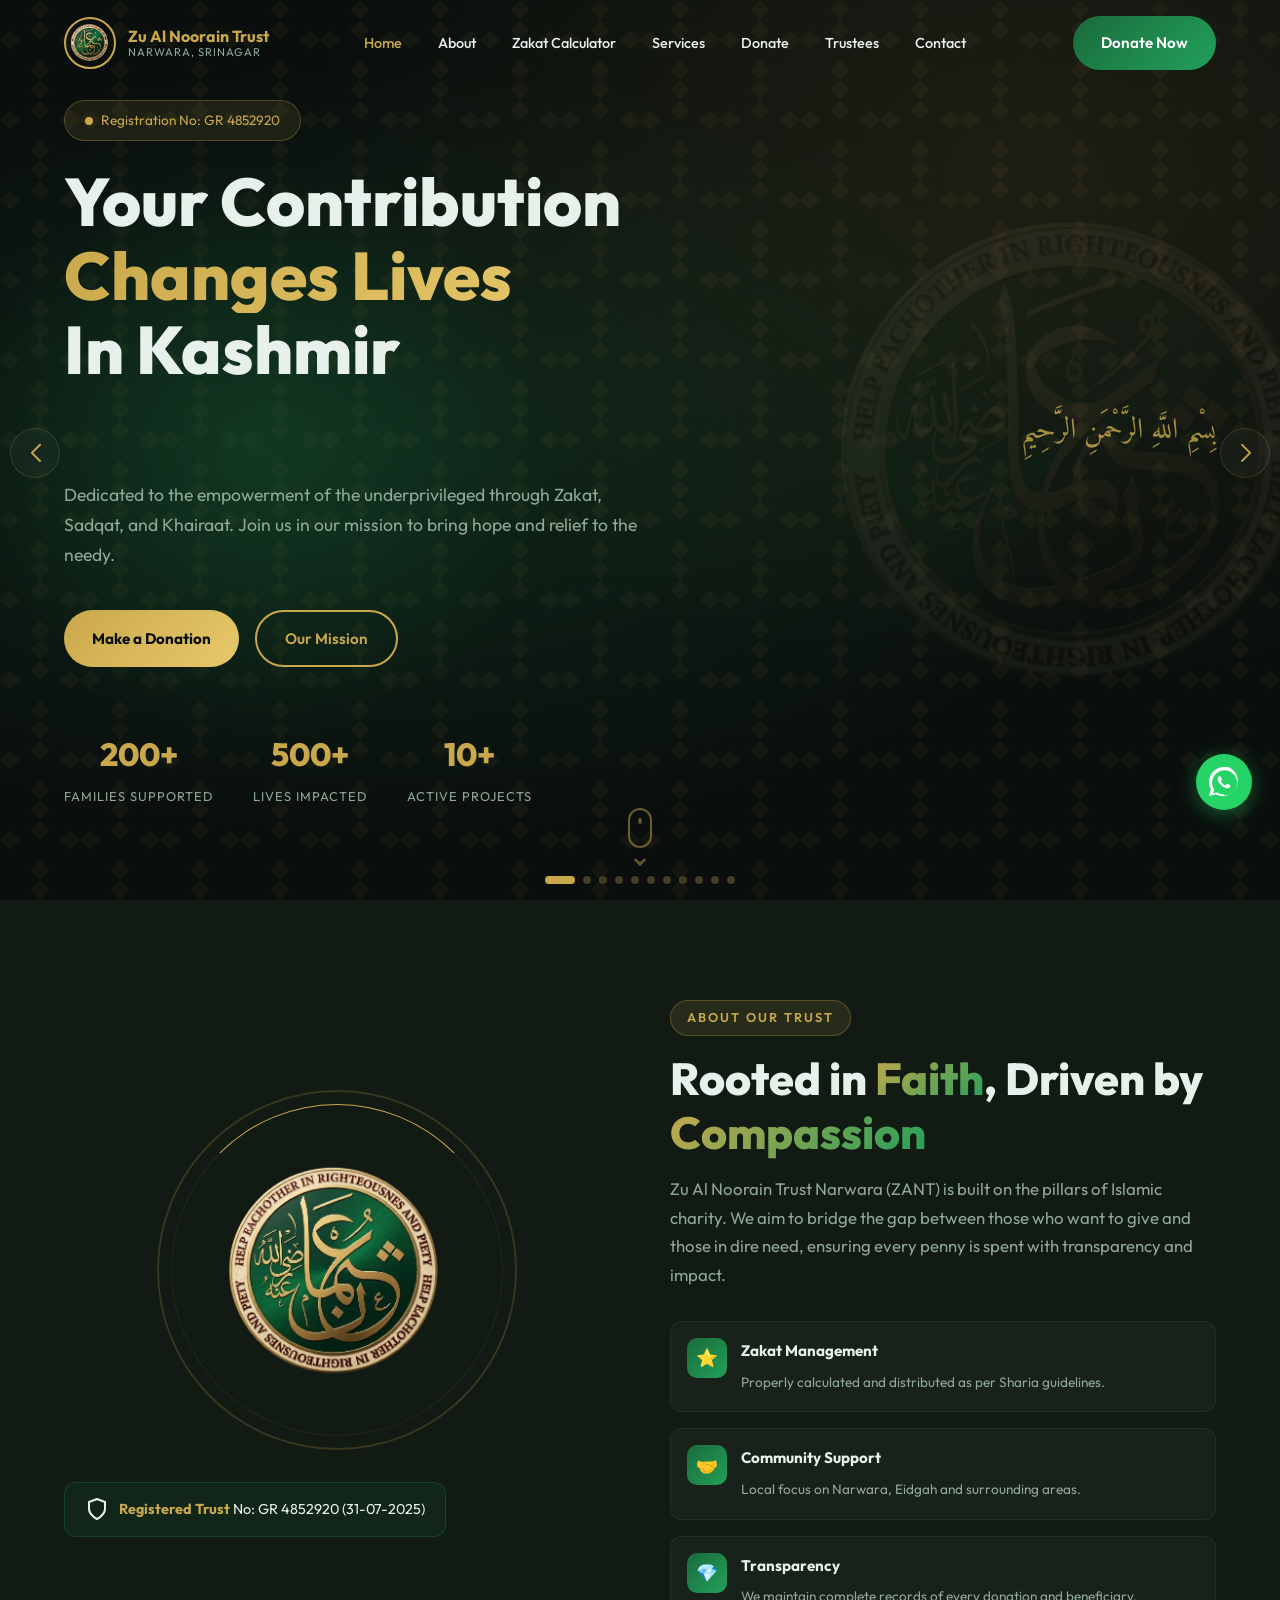
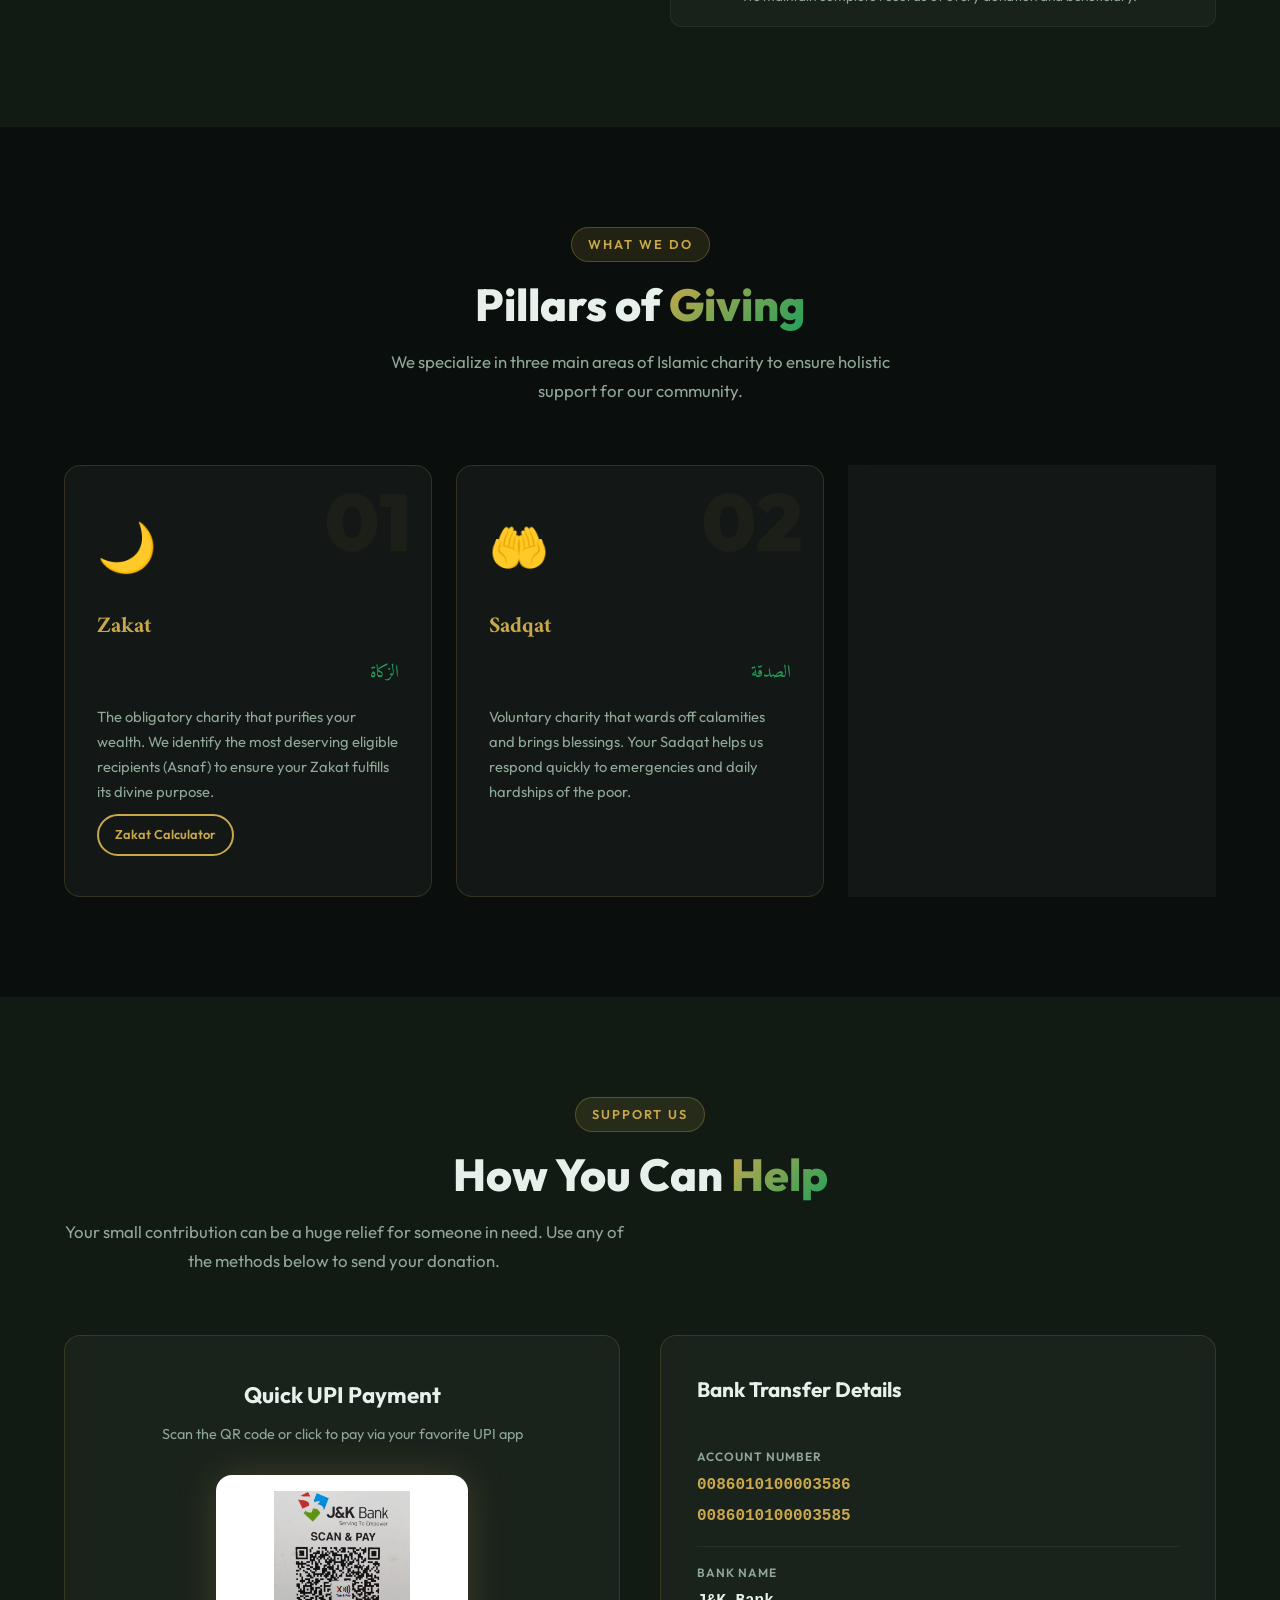
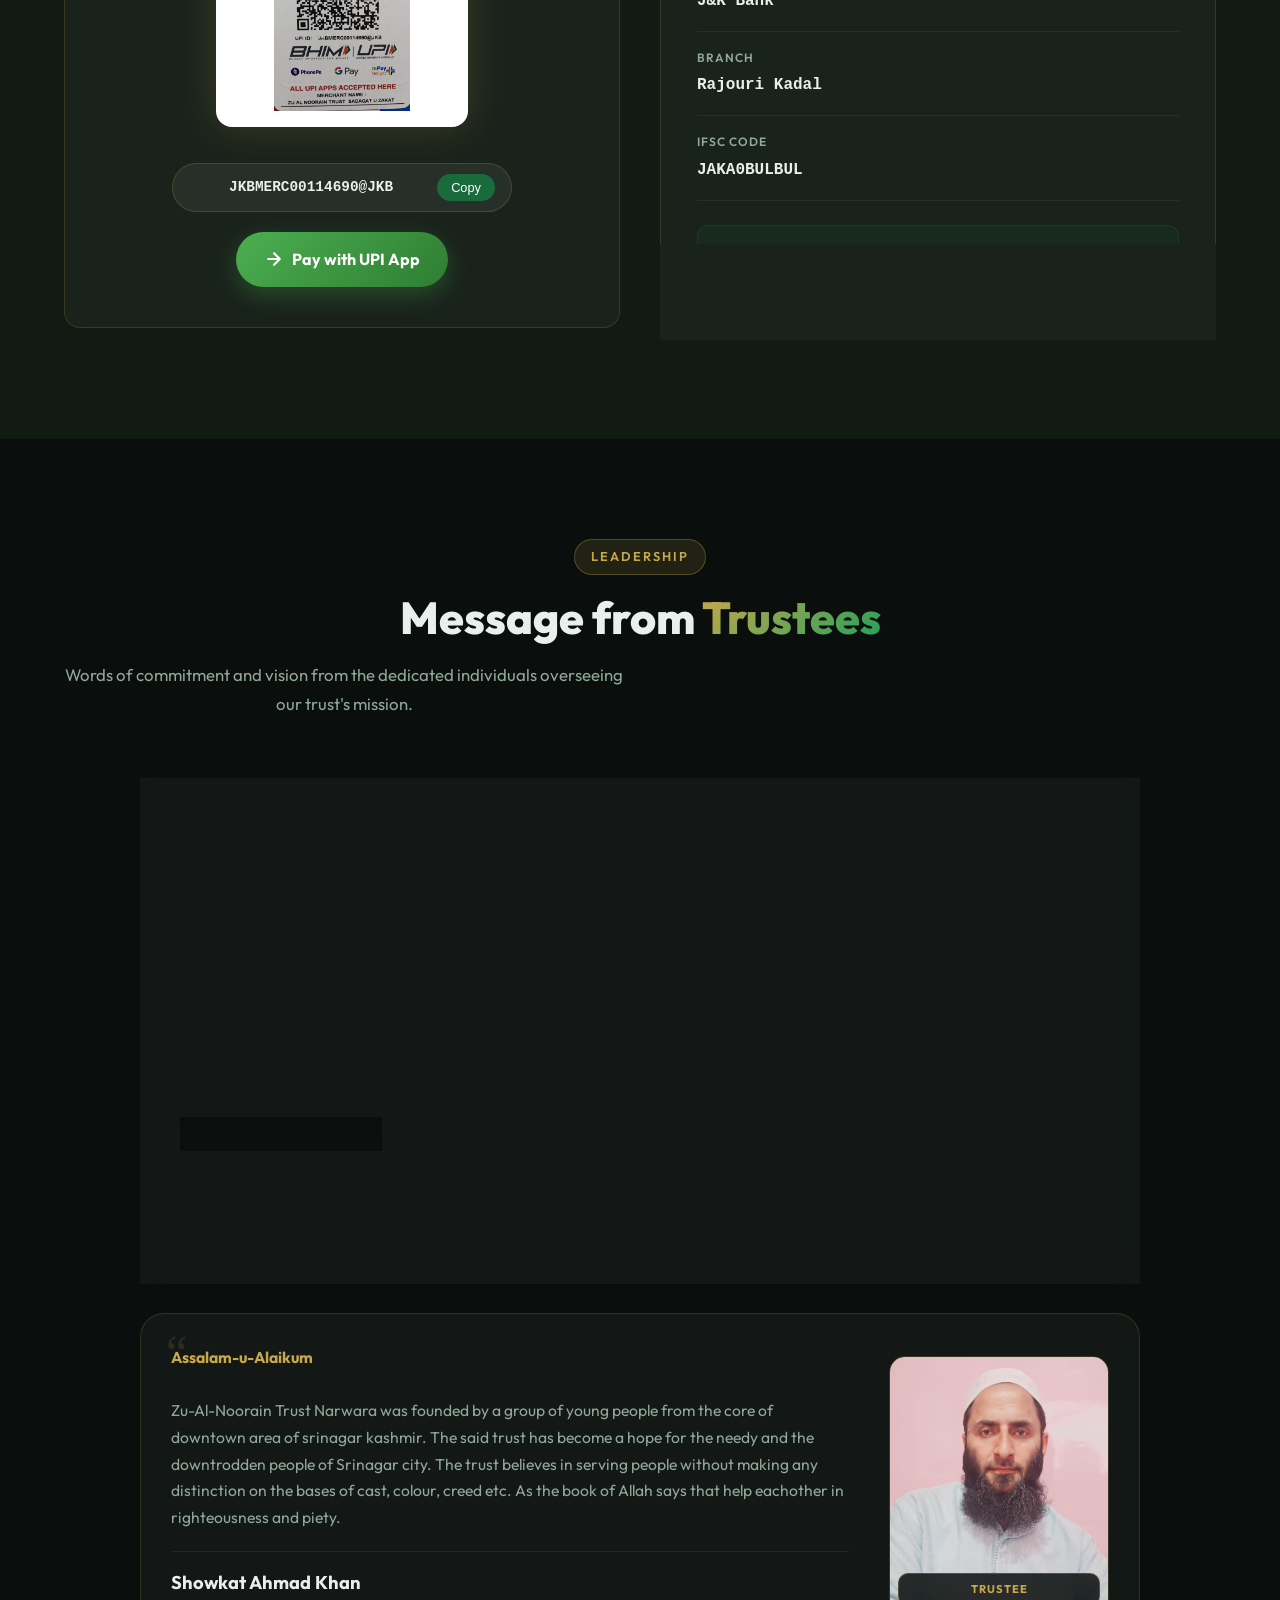
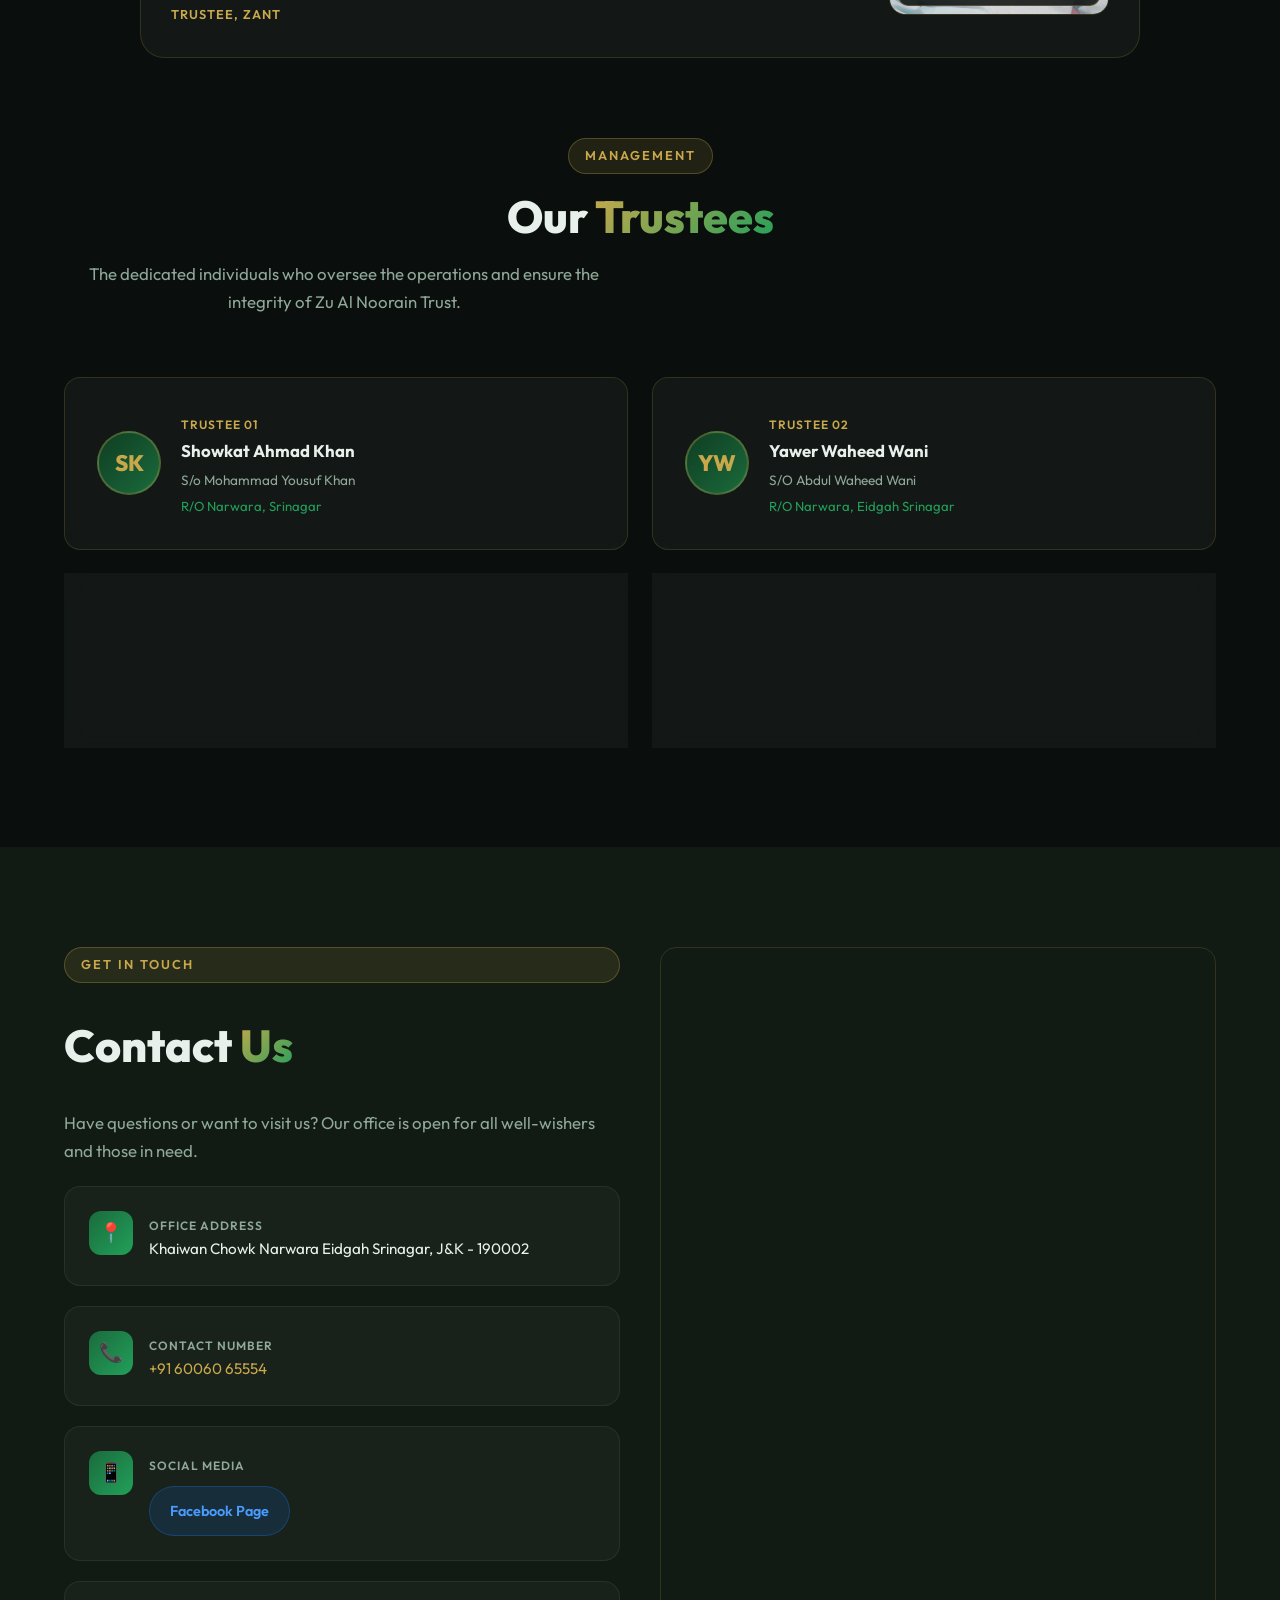
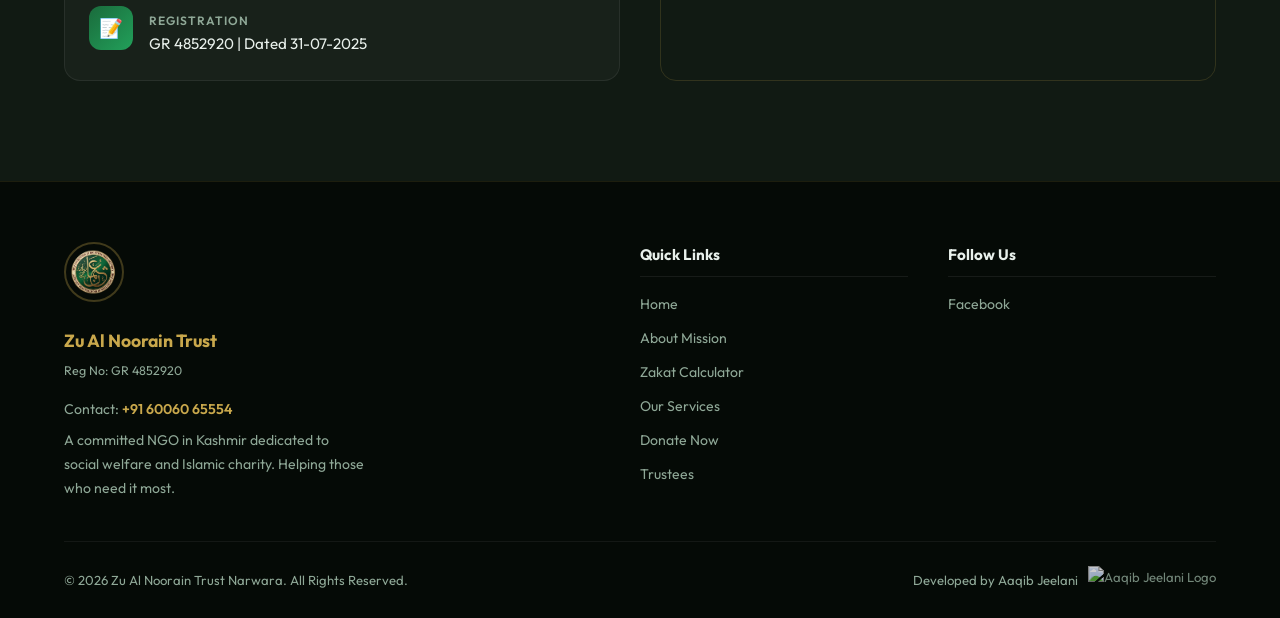
==== commit 03d26a76: "feat: implement interactive hero swiper and enhance page functionality with custom JavaScript featur" ====
--- a/index.html
+++ b/index.html
@@ -36,7 +36,8 @@
     <link rel="shortcut icon" href="assets/img/logo.png" type="image/x-icon">
 
     <!-- Stylesheets -->
-    <link rel="stylesheet" href="assets/css/style.css?v=1.0.2">
+    <link rel="stylesheet" href="assets/css/style.css?v=1.1.6">
+    <link rel="stylesheet" href="https://cdn.jsdelivr.net/npm/swiper@11/swiper-bundle.min.css" />
 
     <!-- JSON-LD Structured Data -->
     <script type="application/ld+json">
@@ -120,39 +121,281 @@
     <section id="hero">
         <div class="hero-pattern"></div>
         <div class="hero-glow"></div>
-        <div class="container hero-content">
-            <div class="hero-badge">
-                <span class="hero-badge-dot"></span>
-                Registration No: GR 4852920
-            </div>
-            <h1 class="hero-title">
-                <span class="line1">Your Contribution</span>
-                <span class="line2">Changes Lives</span>
-                <span class="line3">In Kashmir</span>
-            </h1>
-            <p class="hero-arabic">بِسْمِ اللَّهِ الرَّحْمَنِ الرَّحِيمِ</p>
-            <p class="hero-desc">Dedicated to the empowerment of the underprivileged through Zakat, Sadqat, and
-                Khairaat. Join us in our mission to bring hope and relief to the needy.</p>
-            <div class="hero-btns">
-                <a href="#donate" class="btn btn-gold">Make a Donation</a>
-                <a href="#about" class="btn btn-outline">Our Mission</a>
-            </div>
-            <div class="hero-stats">
-                <div class="hero-stat">
-                    <span class="hero-stat-num" data-count="200" data-suffix="+">0</span>
-                    <span class="hero-stat-label">Families Supported</span>
-                </div>
-                <div class="hero-stat">
-                    <span class="hero-stat-num" data-count="500" data-suffix="+">0</span>
-                    <span class="hero-stat-label">Lives Impacted</span>
-                </div>
-                <div class="hero-stat">
-                    <span class="hero-stat-num" data-count="10" data-suffix="+">0</span>
-                    <span class="hero-stat-label">Active Projects</span>
-                </div>
-            </div>
-        </div>
+
+        <div class="swiper hero-swiper">
+            <div class="swiper-wrapper">
+                <!-- Slide 1: Original Hero Content -->
+                <div class="swiper-slide hero-main-slide">
+                    <div class="container">
+                        <div class="hero-content">
+                            <div class="hero-badge" data-swiper-parallax="-300">
+                                <span class="hero-badge-dot"></span>
+                                Registration No: GR 4852920
+                            </div>
+                            <h1 class="hero-title" data-swiper-parallax="-400">
+                                <span class="line1">Your Contribution</span>
+                                <span class="line2">Changes Lives</span>
+                                <span class="line3">In Kashmir</span>
+                            </h1>
+                            <p class="hero-arabic" data-swiper-parallax="-500">بِسْمِ اللَّهِ الرَّحْمَنِ الرَّحِيمِ</p>
+                            <p class="hero-desc" data-swiper-parallax="-600">Dedicated to the empowerment of the
+                                underprivileged through Zakat, Sadqat, and
+                                Khairaat. Join us in our mission to bring hope and relief to the needy.</p>
+                            <div class="hero-btns" data-swiper-parallax="-700">
+                                <a href="#donate" class="btn btn-gold">Make a Donation</a>
+                                <a href="#about" class="btn btn-outline">Our Mission</a>
+                            </div>
+                            <div class="hero-stats" data-swiper-parallax="-800">
+                                <div class="hero-stat">
+                                    <span class="hero-stat-num" data-count="200" data-suffix="+">0</span>
+                                    <span class="hero-stat-label">Families Supported</span>
+                                </div>
+                                <div class="hero-stat">
+                                    <span class="hero-stat-num" data-count="500" data-suffix="+">0</span>
+                                    <span class="hero-stat-label">Lives Impacted</span>
+                                </div>
+                                <div class="hero-stat">
+                                    <span class="hero-stat-num" data-count="10" data-suffix="+">0</span>
+                                    <span class="hero-stat-label">Active Projects</span>
+                                </div>
+                            </div>
+                        </div>
+                    </div>
+                </div>
+
+                <!-- Slide 2: Monthly Assistance -->
+                <div class="swiper-slide hero-service-slide">
+                    <div class="container">
+                        <div class="hero-content">
+                            <div class="hero-badge" data-swiper-parallax="-300">
+                                <span class="hero-badge-dot"></span>
+                                Our Impact
+                            </div>
+                            <h1 class="hero-title" data-swiper-parallax="-400">
+                                <span class="line1">Monthly</span>
+                                <span class="line2">Assistance</span>
+                            </h1>
+                            <p class="hero-desc" data-swiper-parallax="-600">Consistent financial aid to help
+                                underprivileged families cover their essential day-to-day living expenses and basic
+                                household needs.</p>
+                            <div class="hero-btns" data-swiper-parallax="-700">
+                                <a href="#donate" class="btn btn-gold">Support a Family</a>
+                                <a href="#services" class="btn btn-outline">Learn More</a>
+                            </div>
+                        </div>
+                    </div>
+                </div>
+
+                <!-- Slide 3: Medical Assistant -->
+                <div class="swiper-slide hero-service-slide">
+                    <div class="container">
+                        <div class="hero-content">
+                            <div class="hero-badge" data-swiper-parallax="-300">
+                                <span class="hero-badge-dot"></span>
+                                Healthcare Aid
+                            </div>
+                            <h1 class="hero-title" data-swiper-parallax="-400">
+                                <span class="line1">Medical</span>
+                                <span class="line2">Assistant</span>
+                            </h1>
+                            <p class="hero-desc" data-swiper-parallax="-600">Critical support for healthcare costs,
+                                including life-saving surgeries, expensive medications, and specialized diagnostic
+                                tests.</p>
+                            <div class="hero-btns" data-swiper-parallax="-700">
+                                <a href="#donate" class="btn btn-gold">Donate for Healthcare</a>
+                            </div>
+                        </div>
+                    </div>
+                </div>
+
+                <!-- Slide 4: Nikah Assistance -->
+                <div class="swiper-slide hero-service-slide">
+                    <div class="container">
+                        <div class="hero-content">
+                            <div class="hero-badge" data-swiper-parallax="-300">
+                                <span class="hero-badge-dot"></span>
+                                Social Welfare
+                            </div>
+                            <h1 class="hero-title" data-swiper-parallax="-400">
+                                <span class="line1">Nikah</span>
+                                <span class="line2">Assistance</span>
+                            </h1>
+                            <p class="hero-desc" data-swiper-parallax="-600">Dignified financial contribution towards
+                                the marriage ceremonies of orphans and daughters from economically challenged families.
+                            </p>
+                            <div class="hero-btns" data-swiper-parallax="-700">
+                                <a href="#donate" class="btn btn-gold">Give Sadqat</a>
+                            </div>
+                        </div>
+                    </div>
+                </div>
+
+                <!-- Slide 5: One Time Medical Assistant -->
+                <div class="swiper-slide hero-service-slide">
+                    <div class="container">
+                        <div class="hero-content">
+                            <div class="hero-badge" data-swiper-parallax="-300">
+                                <span class="hero-badge-dot"></span>
+                                Emergency Relief
+                            </div>
+                            <h1 class="hero-title" data-swiper-parallax="-400">
+                                <span class="line1">One Time Medical</span>
+                                <span class="line2">Assistant</span>
+                            </h1>
+                            <p class="hero-desc" data-swiper-parallax="-600">Immediate, one-time relief funds for urgent
+                                medical emergencies and critical healthcare situations requiring instant attention.</p>
+                            <div class="hero-btns" data-swiper-parallax="-700">
+                                <a href="#donate" class="btn btn-gold">Help in Emergency</a>
+                            </div>
+                        </div>
+                    </div>
+                </div>
+
+                <!-- Slide 6: Constructional Assistance -->
+                <div class="swiper-slide hero-service-slide">
+                    <div class="container">
+                        <div class="hero-content">
+                            <div class="hero-badge" data-swiper-parallax="-300">
+                                <span class="hero-badge-dot"></span>
+                                Shelter Support
+                            </div>
+                            <h1 class="hero-title" data-swiper-parallax="-400">
+                                <span class="line1">Constructional</span>
+                                <span class="line2">Assistance</span>
+                            </h1>
+                            <p class="hero-desc" data-swiper-parallax="-600">Assistance for repairing dilapidated homes
+                                or building modest shelters for families living in unstable conditions.</p>
+                            <div class="hero-btns" data-swiper-parallax="-700">
+                                <a href="#donate" class="btn btn-gold">Donate for Shelter</a>
+                            </div>
+                        </div>
+                    </div>
+                </div>
+
+                <!-- Slide 7: Monthly School Fees -->
+                <div class="swiper-slide hero-service-slide">
+                    <div class="container">
+                        <div class="hero-content">
+                            <div class="hero-badge" data-swiper-parallax="-300">
+                                <span class="hero-badge-dot"></span>
+                                Education
+                            </div>
+                            <h1 class="hero-title" data-swiper-parallax="-400">
+                                <span class="line1">Monthly</span>
+                                <span class="line2">School Fees</span>
+                            </h1>
+                            <p class="hero-desc" data-swiper-parallax="-600">Investing in the future by covering tuition
+                                fees and educational expenses for students from low-income backgrounds.</p>
+                            <div class="hero-btns" data-swiper-parallax="-700">
+                                <a href="#donate" class="btn btn-gold">Sponsor a Student</a>
+                            </div>
+                        </div>
+                    </div>
+                </div>
+
+                <!-- Slide 8: Monthly Financial Assistance -->
+                <div class="swiper-slide hero-service-slide">
+                    <div class="container">
+                        <div class="hero-content">
+                            <div class="hero-badge" data-swiper-parallax="-300">
+                                <span class="hero-badge-dot"></span>
+                                Sustenance Aid
+                            </div>
+                            <h1 class="hero-title" data-swiper-parallax="-400">
+                                <span class="line1">Monthly Financial</span>
+                                <span class="line2">Assistance</span>
+                            </h1>
+                            <p class="hero-desc" data-swiper-parallax="-600">Dedicated monthly stipends to ensure
+                                widowed and elderly individuals can live with dignity and security.</p>
+                            <div class="hero-btns" data-swiper-parallax="-700">
+                                <a href="#donate" class="btn btn-gold">Provide Sustenance</a>
+                            </div>
+                        </div>
+                    </div>
+                </div>
+
+                <!-- Slide 9: Education and Training -->
+                <div class="swiper-slide hero-service-slide">
+                    <div class="container">
+                        <div class="hero-content">
+                            <div class="hero-badge" data-swiper-parallax="-300">
+                                <span class="hero-badge-dot"></span>
+                                Empowerment
+                            </div>
+                            <h1 class="hero-title" data-swiper-parallax="-400">
+                                <span class="line1">Education and</span>
+                                <span class="line2">Training</span>
+                            </h1>
+                            <p class="hero-desc" data-swiper-parallax="-600">Empowering the youth through vocational
+                                training, skill development, and career counseling for sustainable growth.</p>
+                            <div class="hero-btns" data-swiper-parallax="-700">
+                                <a href="#donate" class="btn btn-gold">Support Training</a>
+                            </div>
+                        </div>
+                    </div>
+                </div>
+
+                <!-- Slide 10: Livelihood and Empowerment -->
+                <div class="swiper-slide hero-service-slide">
+                    <div class="container">
+                        <div class="hero-content">
+                            <div class="hero-badge" data-swiper-parallax="-300">
+                                <span class="hero-badge-dot"></span>
+                                Self Reliance
+                            </div>
+                            <h1 class="hero-title" data-swiper-parallax="-400">
+                                <span class="line1">Livelihood and</span>
+                                <span class="line2">Empowerment</span>
+                            </h1>
+                            <p class="hero-desc" data-swiper-parallax="-600">Providing tools, equipment, or small grants
+                                to help individuals start their own small businesses and become self-reliant.</p>
+                            <div class="hero-btns" data-swiper-parallax="-700">
+                                <a href="#donate" class="btn btn-gold">Empower Someone</a>
+                            </div>
+                        </div>
+                    </div>
+                </div>
+
+                <!-- Slide 11: Disaster Management -->
+                <div class="swiper-slide hero-service-slide">
+                    <div class="container">
+                        <div class="hero-content">
+                            <div class="hero-badge" data-swiper-parallax="-300">
+                                <span class="hero-badge-dot"></span>
+                                Rapid Response
+                            </div>
+                            <h1 class="hero-title" data-swiper-parallax="-400">
+                                <span class="line1">Disaster</span>
+                                <span class="line2">Management</span>
+                            </h1>
+                            <p class="hero-desc" data-swiper-parallax="-600">Rapid response team providing food,
+                                shelter, and medical aid during floods, earthquakes, or other regional emergencies.</p>
+                            <div class="hero-btns" data-swiper-parallax="-700">
+                                <a href="#donate" class="btn btn-gold">Donate for Relief</a>
+                            </div>
+                        </div>
+                    </div>
+                </div>
+            </div>
+
+            <!-- Navigation Buttons -->
+            <div class="swiper-button-next"></div>
+            <div class="swiper-button-prev"></div>
+            <!-- Pagination -->
+            <div class="swiper-pagination"></div>
+        </div>
+
         <img src="assets/img/logo.png" alt="ZANT Decorative" class="hero-image">
+
+        <a href="#about" class="scroll-down" aria-label="Scroll to About Section">
+            <div class="mouse">
+                <div class="wheel"></div>
+            </div>
+            <div class="arrow">
+                <span></span>
+                <span></span>
+            </div>
+        </a>
     </section>
 
     <!-- About Section -->
@@ -308,6 +551,62 @@
     <section id="trustees" class="section">
         <div class="container">
             <div class="trustees-header reveal">
+                <span class="section-tag">Leadership</span>
+                <h2 class="section-title">Message from <span>Trustees</span></h2>
+                <p class="section-sub">Words of commitment and vision from the dedicated individuals overseeing our
+                    trust's mission.</p>
+            </div>
+
+            <!-- Leadership Messages -->
+            <div class="leadership-container">
+                <!-- Dr. Sheikh Irfan Ahmed -->
+                <div class="leadership-card glass-card reveal">
+                    <div class="leadership-image">
+                        <img src="assets/trustee/irfan.jpeg" alt="Dr. Sheikh Irfan Ahmed">
+                        <div class="leadership-badge">General Secretary</div>
+                    </div>
+                    <div class="leadership-content">
+                        <div class="leadership-quote">“</div>
+                        <p class="leadership-text">As General Secretary, I am honored to affirm that ZANT is a purely
+                            charitable organization dedicated to serving the poor and needy on humanitarian grounds. Our
+                            mission is to uplift underprivileged communities through timely assistance delivered with
+                            compassion and dignity. We endeavor to reach those who are often overlooked, extending
+                            meaningful support that contributes to improving their quality of life.<br><br>ZANT upholds
+                            the highest standards of transparency and accountability, ensuring that all funds raised
+                            from the public are utilized judiciously and strictly for their intended purposes. Guided by
+                            a sincere spirit of service, we remain steadfast in our commitment to fostering hope and
+                            creating positive, sustainable change.<br><br>We deeply appreciate the continued trust and
+                            support of our donors and well-wishers in this noble endeavor.</p>
+                        <div class="leadership-meta">
+                            <h3 class="leadership-name">Dr. Sheikh Irfan Ahmed</h3>
+                            <span class="leadership-title">General Secretary, ZANT</span>
+                        </div>
+                    </div>
+                </div>
+
+                <!-- Showkat Ahmad Khan -->
+                <div class="leadership-card glass-card leadership-alt reveal">
+                    <div class="leadership-image">
+                        <img src="assets/trustee/showkat.jpeg" alt="Showkat Ahmad Khan">
+                        <div class="leadership-badge">Trustee</div>
+                    </div>
+                    <div class="leadership-content">
+                        <div class="leadership-quote">“</div>
+                        <p class="leadership-text"><strong>Assalam-u-Alaikum</strong><br><br>Zu-Al-Noorain Trust Narwara
+                            was founded by a group of young people from the core of downtown area of srinagar kashmir.
+                            The said trust has become a hope for the needy and the downtrodden people of Srinagar city.
+                            The trust believes in serving people without making any distinction on the bases of cast,
+                            colour, creed etc. As the book of Allah says that help eachother in righteousness and piety.
+                        </p>
+                        <div class="leadership-meta">
+                            <h3 class="leadership-name">Showkat Ahmad Khan</h3>
+                            <span class="leadership-title">Trustee, ZANT</span>
+                        </div>
+                    </div>
+                </div>
+            </div>
+
+            <div class="trustees-header reveal" style="margin-top: 80px;">
                 <span class="section-tag">Management</span>
                 <h2 class="section-title">Our <span>Trustees</span></h2>
                 <p class="section-sub">The dedicated individuals who oversee the operations and ensure the integrity of
@@ -320,7 +619,7 @@
                     <div class="trustee-info">
                         <span class="trustee-num">Trustee 01</span>
                         <h3 class="trustee-name">Showkat Ahmad Khan</h3>
-                        <p class="trustee-parent">s/o Mohammad Yousuf Khan</p>
+                        <p class="trustee-parent">S/o Mohammad Yousuf Khan</p>
                         <p class="trustee-address">R/O Narwara, Srinagar</p>
                     </div>
                 </div>
@@ -507,7 +806,8 @@
     <div class="toast" id="toast">UPI ID Copied to Clipboard!</div>
 
     <!-- Scripts -->
-    <script src="assets/js/main.js?v=1.0.3"></script>
+    <script src="https://cdn.jsdelivr.net/npm/swiper@11/swiper-bundle.min.js"></script>
+    <script src="assets/js/main.js?v=1.1.3"></script>
 </body>
 
 </html>
--- a/assets/css/style.css
+++ b/assets/css/style.css
@@ -8,17 +8,26 @@
   --gold-light: #e8c96a;
   --bg: #0a0f0d;
   --bg2: #111a13;
-  --card: rgba(255,255,255,0.04);
-  --card-border: rgba(201,168,76,0.18);
+  --card: rgba(255, 255, 255, 0.04);
+  --card-border: rgba(201, 168, 76, 0.18);
   --text: #e8f0eb;
   --text-muted: #8fa897;
   --radius: 16px;
-  --shadow: 0 8px 32px rgba(0,0,0,0.4);
-}
-
-*, *::before, *::after { box-sizing: border-box; margin: 0; padding: 0; }
-
-html { scroll-behavior: smooth; font-size: 16px; }
+  --shadow: 0 8px 32px rgba(0, 0, 0, 0.4);
+}
+
+*,
+*::before,
+*::after {
+  box-sizing: border-box;
+  margin: 0;
+  padding: 0;
+}
+
+html {
+  scroll-behavior: smooth;
+  font-size: 16px;
+}
 
 body {
   font-family: 'Outfit', sans-serif;
@@ -29,211 +38,1452 @@
 }
 
 /* ── SCROLLBAR ── */
-::-webkit-scrollbar { width: 6px; }
-::-webkit-scrollbar-track { background: var(--bg); }
-::-webkit-scrollbar-thumb { background: var(--green); border-radius: 4px; }
+::-webkit-scrollbar {
+  width: 6px;
+}
+
+::-webkit-scrollbar-track {
+  background: var(--bg);
+}
+
+::-webkit-scrollbar-thumb {
+  background: var(--green);
+  border-radius: 4px;
+}
 
 /* ── UTILITIES ── */
-.container { max-width: 1200px; margin: 0 auto; padding: 0 24px; }
-.section { padding: 100px 0; }
-.section-tag { display: inline-block; font-size: .8rem; font-weight: 600; letter-spacing: 2px; text-transform: uppercase; color: var(--gold); background: rgba(201,168,76,.12); border: 1px solid rgba(201,168,76,.3); padding: 6px 16px; border-radius: 50px; margin-bottom: 16px; }
-.section-title { font-size: clamp(2rem, 4vw, 2.8rem); font-weight: 800; line-height: 1.2; margin-bottom: 16px; }
-.section-title span { background: linear-gradient(135deg, var(--gold), var(--green-light)); -webkit-background-clip: text; -webkit-text-fill-color: transparent; background-clip: text; }
-.section-sub { color: var(--text-muted); max-width: 560px; font-size: 1.05rem; }
-.btn { display: inline-flex; align-items: center; gap: 8px; padding: 14px 28px; border-radius: 50px; font-size: .95rem; font-weight: 600; cursor: pointer; border: none; text-decoration: none; transition: all .3s; }
-.btn-primary { background: linear-gradient(135deg, var(--green), var(--green-light)); color: #fff; }
-.btn-primary:hover { transform: translateY(-2px); box-shadow: 0 12px 30px rgba(26,107,60,.5); }
-.btn-outline { background: transparent; color: var(--gold); border: 2px solid var(--gold); }
-.btn-outline:hover { background: var(--gold); color: var(--bg); transform: translateY(-2px); }
-.btn-gold { background: linear-gradient(135deg, var(--gold), var(--gold-light)); color: var(--bg); font-weight: 700; }
-.btn-gold:hover { transform: translateY(-2px); box-shadow: 0 12px 30px rgba(201,168,76,.4); }
-.glass-card { background: var(--card); border: 1px solid var(--card-border); border-radius: var(--radius); backdrop-filter: blur(12px); }
-.reveal { opacity: 0; transform: translateY(30px); transition: opacity .7s ease, transform .7s ease; }
-.reveal.visible { opacity: 1; transform: translateY(0); }
+.container {
+  max-width: 1200px;
+  margin: 0 auto;
+  padding: 0 24px;
+}
+
+.section {
+  padding: 100px 0;
+}
+
+.section-tag {
+  display: inline-block;
+  font-size: .8rem;
+  font-weight: 600;
+  letter-spacing: 2px;
+  text-transform: uppercase;
+  color: var(--gold);
+  background: rgba(201, 168, 76, .12);
+  border: 1px solid rgba(201, 168, 76, .3);
+  padding: 6px 16px;
+  border-radius: 50px;
+  margin-bottom: 16px;
+}
+
+.section-title {
+  font-size: clamp(2rem, 4vw, 2.8rem);
+  font-weight: 800;
+  line-height: 1.2;
+  margin-bottom: 16px;
+}
+
+.section-title span {
+  background: linear-gradient(135deg, var(--gold), var(--green-light));
+  -webkit-background-clip: text;
+  -webkit-text-fill-color: transparent;
+  background-clip: text;
+}
+
+.section-sub {
+  color: var(--text-muted);
+  max-width: 560px;
+  font-size: 1.05rem;
+}
+
+.btn {
+  display: inline-flex;
+  align-items: center;
+  gap: 8px;
+  padding: 14px 28px;
+  border-radius: 50px;
+  font-size: .95rem;
+  font-weight: 600;
+  cursor: pointer;
+  border: none;
+  text-decoration: none;
+  transition: all .3s;
+}
+
+.btn-primary {
+  background: linear-gradient(135deg, var(--green), var(--green-light));
+  color: #fff;
+}
+
+.btn-primary:hover {
+  transform: translateY(-2px);
+  box-shadow: 0 12px 30px rgba(26, 107, 60, .5);
+}
+
+.btn-outline {
+  background: transparent;
+  color: var(--gold);
+  border: 2px solid var(--gold);
+}
+
+.btn-outline:hover {
+  background: var(--gold);
+  color: var(--bg);
+  transform: translateY(-2px);
+}
+
+.btn-gold {
+  background: linear-gradient(135deg, var(--gold), var(--gold-light));
+  color: var(--bg);
+  font-weight: 700;
+}
+
+.btn-gold:hover {
+  transform: translateY(-2px);
+  box-shadow: 0 12px 30px rgba(201, 168, 76, .4);
+}
+
+.glass-card {
+  background: var(--card);
+  border: 1px solid var(--card-border);
+  border-radius: var(--radius);
+  backdrop-filter: blur(12px);
+}
+
+.reveal {
+  opacity: 0;
+  transform: translateY(30px);
+  transition: opacity .7s ease, transform .7s ease;
+}
+
+.reveal.visible {
+  opacity: 1;
+  transform: translateY(0);
+}
 
 /* ── NAV ── */
 #navbar {
-  position: fixed; top: 0; left: 0; right: 0; z-index: 1000;
+  position: fixed;
+  top: 0;
+  left: 0;
+  right: 0;
+  z-index: 1000;
   padding: 16px 0;
   transition: all .4s;
 }
+
 #navbar.scrolled {
-  background: rgba(10,15,13,.92);
+  background: rgba(10, 15, 13, .92);
   backdrop-filter: blur(20px);
-  border-bottom: 1px solid rgba(201,168,76,.15);
+  border-bottom: 1px solid rgba(201, 168, 76, .15);
   padding: 10px 0;
-  box-shadow: 0 4px 24px rgba(0,0,0,.4);
-}
-.nav-inner { display: flex; align-items: center; justify-content: space-between; }
-.nav-brand { display: flex; align-items: center; gap: 12px; text-decoration: none; }
-.nav-brand img { height: 52px; width: 52px; object-fit: contain; border-radius: 50%; border: 2px solid var(--gold); }
-.nav-brand-text { line-height: 1.2; }
-.nav-brand-name { display: block; font-size: 1rem; font-weight: 700; color: var(--gold); }
-.nav-brand-sub { display: block; font-size: .7rem; color: var(--text-muted); letter-spacing: 1px; }
-.nav-links { display: flex; align-items: center; gap: 8px; list-style: none; }
-.nav-links a { color: var(--text); text-decoration: none; font-size: .9rem; font-weight: 500; padding: 8px 14px; border-radius: 8px; transition: all .3s; }
-.nav-links a:hover { color: var(--gold); background: rgba(201,168,76,.1); }
-.nav-cta { margin-left: 12px; }
-.hamburger { display: none; flex-direction: column; gap: 5px; cursor: pointer; padding: 8px; }
-.hamburger span { display: block; width: 24px; height: 2px; background: var(--text); border-radius: 2px; transition: all .3s; }
-.hamburger.open span:nth-child(1) { transform: rotate(45deg) translate(5px, 5px); }
-.hamburger.open span:nth-child(2) { opacity: 0; }
-.hamburger.open span:nth-child(3) { transform: rotate(-45deg) translate(5px,-5px); }
-.mobile-menu { 
-  display: none; 
-  flex-direction: column; 
-  gap: 4px; 
-  padding: 16px 24px; 
-  background: rgba(10,15,13,.98); 
-  border-top: 1px solid rgba(201,168,76,.15); 
-  max-height: calc(100vh - 80px); 
-  overflow-y: auto; 
-}
-.mobile-menu a { color: var(--text); text-decoration: none; font-size: 1rem; padding: 12px 0; border-bottom: 1px solid rgba(255,255,255,.05); }
-.mobile-menu.open { display: flex; }
+  box-shadow: 0 4px 24px rgba(0, 0, 0, .4);
+}
+
+.nav-inner {
+  display: flex;
+  align-items: center;
+  justify-content: space-between;
+}
+
+.nav-brand {
+  display: flex;
+  align-items: center;
+  gap: 12px;
+  text-decoration: none;
+}
+
+.nav-brand img {
+  height: 52px;
+  width: 52px;
+  object-fit: contain;
+  border-radius: 50%;
+  border: 2px solid var(--gold);
+}
+
+.nav-brand-text {
+  line-height: 1.2;
+}
+
+.nav-brand-name {
+  display: block;
+  font-size: 1rem;
+  font-weight: 700;
+  color: var(--gold);
+}
+
+.nav-brand-sub {
+  display: block;
+  font-size: .7rem;
+  color: var(--text-muted);
+  letter-spacing: 1px;
+}
+
+.nav-links {
+  display: flex;
+  align-items: center;
+  gap: 8px;
+  list-style: none;
+}
+
+.nav-links a {
+  color: var(--text);
+  text-decoration: none;
+  font-size: .9rem;
+  font-weight: 500;
+  padding: 8px 14px;
+  border-radius: 8px;
+  transition: all .3s;
+}
+
+.nav-links a:hover {
+  color: var(--gold);
+  background: rgba(201, 168, 76, .1);
+}
+
+.nav-cta {
+  margin-left: 12px;
+}
+
+.hamburger {
+  display: none;
+  flex-direction: column;
+  gap: 5px;
+  cursor: pointer;
+  padding: 8px;
+}
+
+.hamburger span {
+  display: block;
+  width: 24px;
+  height: 2px;
+  background: var(--text);
+  border-radius: 2px;
+  transition: all .3s;
+}
+
+.hamburger.open span:nth-child(1) {
+  transform: rotate(45deg) translate(5px, 5px);
+}
+
+.hamburger.open span:nth-child(2) {
+  opacity: 0;
+}
+
+.hamburger.open span:nth-child(3) {
+  transform: rotate(-45deg) translate(5px, -5px);
+}
+
+.mobile-menu {
+  display: none;
+  flex-direction: column;
+  gap: 4px;
+  padding: 16px 24px;
+  background: rgba(10, 15, 13, .98);
+  border-top: 1px solid rgba(201, 168, 76, .15);
+  max-height: calc(100vh - 80px);
+  overflow-y: auto;
+}
+
+.mobile-menu a {
+  color: var(--text);
+  text-decoration: none;
+  font-size: 1rem;
+  padding: 12px 0;
+  border-bottom: 1px solid rgba(255, 255, 255, .05);
+}
+
+.mobile-menu.open {
+  display: flex;
+}
 
 /* ── HERO ── */
 #hero {
   min-height: 100vh;
-  display: flex; align-items: center;
+  display: flex;
+  align-items: center;
   position: relative;
   overflow: hidden;
-  background: radial-gradient(ellipse at 30% 50%, rgba(26,107,60,.25) 0%, transparent 60%),
-              radial-gradient(ellipse at 80% 20%, rgba(201,168,76,.1) 0%, transparent 50%),
-              var(--bg);
-}
+  background: radial-gradient(ellipse at 30% 50%, rgba(26, 107, 60, .25) 0%, transparent 60%),
+    radial-gradient(ellipse at 80% 20%, rgba(201, 168, 76, .1) 0%, transparent 50%),
+    var(--bg);
+}
+
 .hero-pattern {
-  position: absolute; inset: 0; opacity: .05;
+  position: absolute;
+  inset: 0;
+  opacity: .05;
   background-image: url("data:image/svg+xml,%3Csvg xmlns='http://www.w3.org/2000/svg' width='80' height='80' viewBox='0 0 80 80'%3E%3Cg fill='%23c9a84c' fill-opacity='1'%3E%3Cpath d='M40 0l10 10-10 10-10-10zm0 60l10 10-10 10-10-10zm-30-30l10 10-10 10-10-10zm60 0l10 10-10 10-10-10zM40 20l10 10-10 10-10-10z'/%3E%3C/g%3E%3C/svg%3E");
 }
-.hero-glow { position: absolute; width: 600px; height: 600px; border-radius: 50%; background: radial-gradient(circle, rgba(26,107,60,.3) 0%, transparent 70%); top: 50%; left: 20%; transform: translate(-50%,-50%); pointer-events: none; animation: pulse-glow 4s ease-in-out infinite; }
-@keyframes pulse-glow { 0%,100% { transform: translate(-50%,-50%) scale(1); opacity:.5; } 50% { transform: translate(-50%,-50%) scale(1.1); opacity:1; } }
-.hero-content { position: relative; z-index: 2; padding-top: 120px; }
-.hero-badge { display: inline-flex; align-items: center; gap: 8px; padding: 8px 20px; background: rgba(201,168,76,.1); border: 1px solid rgba(201,168,76,.3); border-radius: 50px; font-size: .85rem; color: var(--gold); margin-bottom: 24px; animation: fadeInDown .8s ease; }
-.hero-badge-dot { width: 8px; height: 8px; background: var(--gold); border-radius: 50%; animation: blink 1.5s ease-in-out infinite; }
-@keyframes blink { 0%,100% { opacity:1; } 50% { opacity:.3; } }
-.hero-title { font-size: clamp(2.4rem, 6vw, 4.2rem); font-weight: 800; line-height: 1.1; margin-bottom: 20px; animation: fadeInUp .8s ease .2s both; }
-.hero-title .line1 { display: block; color: var(--text); }
-.hero-title .line2 { display: block; background: linear-gradient(135deg, var(--gold), var(--gold-light), var(--green-light)); -webkit-background-clip: text; -webkit-text-fill-color: transparent; background-clip: text; }
-.hero-title .line3 { display: block; color: var(--text); }
-.hero-arabic { font-family: 'Amiri', serif; font-size: clamp(1.2rem, 3vw, 1.8rem); color: var(--gold); margin-bottom: 24px; direction: rtl; animation: fadeInUp .8s ease .35s both; opacity: .85; }
-.hero-desc { font-size: 1.1rem; color: var(--text-muted); max-width: 520px; margin-bottom: 40px; animation: fadeInUp .8s ease .45s both; }
-.hero-btns { display: flex; gap: 16px; flex-wrap: wrap; animation: fadeInUp .8s ease .55s both; }
-.hero-stats { display: flex; gap: 40px; margin-top: 60px; flex-wrap: wrap; animation: fadeInUp .8s ease .65s both; }
-.hero-stat { text-align: center; }
-.hero-stat-num { font-size: 2rem; font-weight: 800; color: var(--gold); display: block; }
-.hero-stat-label { font-size: .8rem; color: var(--text-muted); text-transform: uppercase; letter-spacing: 1px; }
-.hero-image { position: absolute; right: -60px; top: 50%; transform: translateY(-50%); width: 500px; opacity: .12; pointer-events: none; }
-@keyframes fadeInUp { from { opacity:0; transform:translateY(30px); } to { opacity:1; transform:translateY(0); } }
-@keyframes fadeInDown { from { opacity:0; transform:translateY(-20px); } to { opacity:1; transform:translateY(0); } }
+
+.hero-glow {
+  position: absolute;
+  width: 600px;
+  height: 600px;
+  border-radius: 50%;
+  background: radial-gradient(circle, rgba(26, 107, 60, .3) 0%, transparent 70%);
+  top: 50%;
+  left: 20%;
+  transform: translate(-50%, -50%);
+  pointer-events: none;
+  animation: pulse-glow 4s ease-in-out infinite;
+}
+
+@keyframes pulse-glow {
+
+  0%,
+  100% {
+    transform: translate(-50%, -50%) scale(1);
+    opacity: .5;
+  }
+
+  50% {
+    transform: translate(-50%, -50%) scale(1.1);
+    opacity: 1;
+  }
+}
+
+/* ── HERO ── */
+#hero {
+  min-height: 100vh;
+  position: relative;
+  overflow: hidden;
+  background: radial-gradient(ellipse at 30% 50%, rgba(26, 107, 60, .25) 0%, transparent 60%),
+    radial-gradient(ellipse at 80% 20%, rgba(201, 168, 76, .1) 0%, transparent 50%),
+    var(--bg);
+}
+
+.hero-pattern {
+  position: absolute;
+  inset: 0;
+  opacity: .05;
+  background-image: url("data:image/svg+xml,%3Csvg xmlns='http://www.w3.org/2000/svg' width='80' height='80' viewBox='0 0 80 80'%3E%3Cg fill='%23c9a84c' fill-opacity='1'%3E%3Cpath d='M40 0l10 10-10 10-10-10zm0 60l10 10-10 10-10-10zm-30-30l10 10-10 10-10-10zm60 0l10 10-10 10-10-10zM40 20l10 10-10 10-10-10z'/%3E%3C/g%3E%3C/svg%3E");
+}
+
+.hero-glow {
+  position: absolute;
+  width: 600px;
+  height: 600px;
+  border-radius: 50%;
+  background: radial-gradient(circle, rgba(26, 107, 60, .3) 0%, transparent 70%);
+  top: 50%;
+  left: 20%;
+  transform: translate(-50%, -50%);
+  pointer-events: none;
+  animation: pulse-glow 4s ease-in-out infinite;
+}
+
+@keyframes pulse-glow {
+
+  0%,
+  100% {
+    transform: translate(-50%, -50%) scale(1);
+    opacity: .5;
+  }
+
+  50% {
+    transform: translate(-50%, -50%) scale(1.1);
+    opacity: 1;
+  }
+}
+
+.hero-swiper {
+  width: 100%;
+  height: 100vh;
+}
+
+.hero-main-slide,
+.hero-service-slide {
+  display: flex;
+  align-items: center;
+  justify-content: flex-start;
+  height: 100%;
+}
+
+.hero-content {
+  position: relative;
+  padding-top: 100px;
+}
+
+.hero-badge {
+  display: inline-flex;
+  align-items: center;
+  gap: 8px;
+  padding: 8px 20px;
+  background: rgba(201, 168, 76, .1);
+  border: 1px solid rgba(201, 168, 76, .3);
+  border-radius: 50px;
+  font-size: .85rem;
+  color: var(--gold);
+  margin-bottom: 24px;
+}
+
+.hero-badge-dot {
+  width: 8px;
+  height: 8px;
+  background: var(--gold);
+  border-radius: 50%;
+  animation: blink 1.5s ease-in-out infinite;
+}
+
+@keyframes blink {
+
+  0%,
+  100% {
+    opacity: 1;
+  }
+
+  50% {
+    opacity: .3;
+  }
+}
+
+.hero-title {
+  font-size: clamp(2.4rem, 6vw, 4.2rem);
+  font-weight: 800;
+  line-height: 1.1;
+  margin-bottom: 20px;
+}
+
+.hero-title .line1 {
+  display: block;
+  color: var(--text);
+}
+
+.hero-title .line2 {
+  display: block;
+  background: linear-gradient(135deg, var(--gold), var(--gold-light), var(--green-light));
+  -webkit-background-clip: text;
+  -webkit-text-fill-color: transparent;
+  background-clip: text;
+}
+
+.hero-title .line3 {
+  display: block;
+  color: var(--text);
+}
+
+.hero-arabic {
+  font-family: 'Amiri', serif;
+  font-size: clamp(1.2rem, 3vw, 1.8rem);
+  color: var(--gold);
+  margin-bottom: 24px;
+  direction: rtl;
+  opacity: .85;
+}
+
+.hero-desc {
+  font-size: 1.1rem;
+  color: var(--text-muted);
+  max-width: 600px;
+  margin-bottom: 40px;
+}
+
+.hero-btns {
+  display: flex;
+  gap: 16px;
+  flex-wrap: wrap;
+}
+
+.hero-stats {
+  display: flex;
+  gap: 40px;
+  margin-top: 60px;
+  flex-wrap: wrap;
+}
+
+.hero-stat {
+  text-align: center;
+}
+
+.hero-stat-num {
+  font-size: 2rem;
+  font-weight: 800;
+  color: var(--gold);
+  display: block;
+}
+
+.hero-stat-label {
+  font-size: .8rem;
+  color: var(--text-muted);
+  text-transform: uppercase;
+  letter-spacing: 1px;
+}
+
+/* ── SWIPER UI ── */
+.swiper-button-next,
+.swiper-button-prev {
+  color: var(--gold) !important;
+  width: 50px !important;
+  height: 50px !important;
+  background: rgba(255, 255, 255, 0.03);
+  backdrop-filter: blur(10px);
+  border: 1px solid rgba(201, 168, 76, 0.2);
+  border-radius: 50%;
+  transition: all 0.3s;
+}
+
+.swiper-button-next:hover,
+.swiper-button-prev:hover {
+  background: rgba(201, 168, 76, 0.1);
+  border-color: var(--gold);
+}
+
+.swiper-button-next::after,
+.swiper-button-prev::after {
+  font-size: 18px !important;
+  font-weight: 900;
+}
+
+.swiper-pagination-bullet {
+  background: rgba(201, 168, 76, 0.3) !important;
+  opacity: 1 !important;
+}
+
+.swiper-pagination-bullet-active {
+  background: var(--gold) !important;
+  width: 30px !important;
+  border-radius: 4px !important;
+}
+
+.hero-image {
+  position: absolute;
+  right: -100px;
+  top: 50%;
+  transform: translateY(-50%);
+  width: 600px;
+  opacity: .06;
+  pointer-events: none;
+  z-index: 1;
+}
+
+/* ── SCROLL DOWN ARROW ── */
+.scroll-down {
+  position: absolute;
+  bottom: 40px;
+  left: 50%;
+  transform: translateX(-50%);
+  z-index: 20;
+  display: flex;
+  flex-direction: column;
+  align-items: center;
+  gap: 12px;
+  text-decoration: none;
+  opacity: 0.5;
+  transition: all 0.3s ease;
+}
+
+.scroll-down:hover {
+  opacity: 1;
+  transform: translateX(-50%) translateY(-5px);
+}
+
+.scroll-down .mouse {
+  width: 24px;
+  height: 40px;
+  border: 2px solid var(--gold);
+  border-radius: 20px;
+  position: relative;
+}
+
+.scroll-down .wheel {
+  width: 3px;
+  height: 6px;
+  background: var(--gold);
+  border-radius: 2px;
+  position: absolute;
+  top: 8px;
+  left: 50%;
+  transform: translateX(-50%);
+  animation: scroll-wheel 2s infinite;
+}
+
+@keyframes scroll-wheel {
+  0% {
+    opacity: 1;
+    top: 8px;
+  }
+
+  100% {
+    opacity: 0;
+    top: 20px;
+  }
+}
+
+.scroll-down .arrow {
+  display: flex;
+  flex-direction: column;
+  align-items: center;
+}
+
+.scroll-down .arrow span {
+  display: block;
+  width: 8px;
+  height: 8px;
+  border-bottom: 2px solid var(--gold);
+  border-right: 2px solid var(--gold);
+  transform: rotate(45deg);
+  margin: -4px;
+  animation: arrow-down 2s infinite;
+}
+
+.scroll-down .arrow span:nth-child(2) {
+  animation-delay: 0.2s;
+}
+
+@keyframes arrow-down {
+  0% {
+    opacity: 0;
+    transform: rotate(45deg) translate(-5px, -5px);
+  }
+
+  50% {
+    opacity: 1;
+  }
+
+  100% {
+    opacity: 0;
+    transform: rotate(45deg) translate(5px, 5px);
+  }
+}
+
+@keyframes fadeInUp {
+  from {
+    opacity: 0;
+    transform: translateY(30px);
+  }
+
+  to {
+    opacity: 1;
+    transform: translateY(0);
+  }
+}
+
+@keyframes fadeInDown {
+  from {
+    opacity: 0;
+    transform: translateY(-20px);
+  }
+
+  to {
+    opacity: 1;
+    transform: translateY(0);
+  }
+}
+/* ── LEADERSHIP MESSAGES ── */
+.leadership-container {
+  display: flex;
+  flex-direction: column;
+  gap: 30px;
+  margin-top: 40px;
+  max-width: 1000px;
+  margin-left: auto;
+  margin-right: auto;
+}
+.leadership-card {
+  display: grid;
+  grid-template-columns: 220px 1fr;
+  gap: 40px;
+  padding: 30px;
+  align-items: center;
+  transition: transform 0.4s, border-color 0.4s;
+  background: var(--card);
+  border: 1px solid var(--card-border);
+  border-radius: 24px;
+  backdrop-filter: blur(12px);
+}
+.leadership-card:hover {
+  transform: translateY(-5px);
+  border-color: rgba(201,168,76,0.3);
+}
+.leadership-image {
+  position: relative;
+  width: 100%;
+  aspect-ratio: 0.85;
+  border-radius: 16px;
+  overflow: hidden;
+  border: 1px solid rgba(201,168,76,0.2);
+}
+.leadership-image img {
+  width: 100%;
+  height: 100%;
+  object-fit: cover;
+  transition: transform 0.5s;
+}
+.leadership-card:hover .leadership-image img {
+  transform: scale(1.05);
+}
+.leadership-badge {
+  position: absolute;
+  bottom: 8px;
+  left: 8px;
+  right: 8px;
+  padding: 6px;
+  background: rgba(10,15,13,0.85);
+  backdrop-filter: blur(10px);
+  border: 1px solid rgba(201,168,76,0.3);
+  border-radius: 10px;
+  color: var(--gold);
+  font-size: 0.7rem;
+  font-weight: 700;
+  text-transform: uppercase;
+  text-align: center;
+  letter-spacing: 1px;
+}
+.leadership-content {
+  position: relative;
+}
+.leadership-quote {
+  font-size: 3rem;
+  color: var(--gold);
+  opacity: 0.15;
+  position: absolute;
+  top: -15px;
+  left: -5px;
+  font-family: serif;
+  line-height: 1;
+}
+.leadership-text {
+  font-size: 0.98rem;
+  color: var(--text-muted);
+  line-height: 1.7;
+  margin-bottom: 20px;
+  position: relative;
+  z-index: 1;
+}
+.leadership-text strong {
+  color: var(--gold);
+}
+.leadership-meta {
+  border-top: 1px solid rgba(255,255,255,0.06);
+  padding-top: 15px;
+}
+.leadership-name {
+  font-size: 1.15rem;
+  font-weight: 700;
+  color: var(--text);
+  margin-bottom: 2px;
+}
+.leadership-title {
+  font-size: 0.8rem;
+  color: var(--gold);
+  font-weight: 600;
+  text-transform: uppercase;
+  letter-spacing: 1px;
+}
+.leadership-alt {
+  grid-template-columns: 1fr 220px;
+}
+.leadership-alt .leadership-image {
+  grid-column: 2;
+}
+.leadership-alt .leadership-content {
+  grid-column: 1;
+  grid-row: 1;
+}
+
+@media (max-width: 900px) {
+  .leadership-card, .leadership-alt {
+    grid-template-columns: 1fr;
+    text-align: center;
+    padding: 24px;
+  }
+  .leadership-alt .leadership-image {
+    grid-column: 1;
+  }
+  .leadership-image {
+    max-width: 200px;
+    margin: 0 auto 20px;
+  }
+  .leadership-quote {
+    left: 50%;
+    transform: translateX(-50%);
+    top: -25px;
+  }
+}
+
 
 /* ── ABOUT ── */
-#about { background: var(--bg2); }
-.about-grid { display: grid; grid-template-columns: 1fr 1fr; gap: 60px; align-items: center; }
-.about-img-wrap { position: relative; }
-.about-logo-frame { width: 100%; max-width: 360px; aspect-ratio: 1; margin: 0 auto; display: flex; align-items: center; justify-content: center; position: relative; }
-.about-logo-ring { position: absolute; inset: 0; border: 2px solid rgba(201,168,76,.2); border-radius: 50%; animation: spin 20s linear infinite; }
-.about-logo-ring::after { content: ''; position: absolute; inset: 12px; border: 1px solid rgba(201,168,76,.1); border-radius: 50%; border-top-color: var(--gold); animation: spin 10s linear infinite reverse; }
-@keyframes spin { to { transform: rotate(360deg); } }
-.about-logo-frame img { width: 75%; height: 75%; object-fit: contain; position: relative; z-index: 2; border-radius: 50%; }
-.about-reg { display: inline-flex; align-items: center; gap: 10px; margin-top: 32px; padding: 14px 20px; background: rgba(26,107,60,.15); border: 1px solid rgba(26,107,60,.4); border-radius: 12px; font-size: .9rem; }
-.about-reg svg { flex-shrink: 0; }
-.about-reg strong { color: var(--gold); }
-.about-content .section-sub { margin-bottom: 32px; }
-.about-points { display: flex; flex-direction: column; gap: 16px; margin-top: 24px; }
-.about-point { display: flex; align-items: flex-start; gap: 14px; padding: 16px; border-radius: 12px; background: rgba(255,255,255,.03); border: 1px solid rgba(255,255,255,.06); transition: border-color .3s; }
-.about-point:hover { border-color: rgba(201,168,76,.25); }
-.about-point-icon { width: 40px; height: 40px; border-radius: 10px; background: linear-gradient(135deg,var(--green),var(--green-light)); display: flex; align-items: center; justify-content: center; flex-shrink: 0; font-size: 1.1rem; }
-.about-point-text strong { display: block; color: var(--text); font-size: .95rem; margin-bottom: 4px; }
-.about-point-text span { color: var(--text-muted); font-size: .85rem; }
+#about {
+  background: var(--bg2);
+}
+
+.about-grid {
+  display: grid;
+  grid-template-columns: 1fr 1fr;
+  gap: 60px;
+  align-items: center;
+}
+
+.about-img-wrap {
+  position: relative;
+}
+
+.about-logo-frame {
+  width: 100%;
+  max-width: 360px;
+  aspect-ratio: 1;
+  margin: 0 auto;
+  display: flex;
+  align-items: center;
+  justify-content: center;
+  position: relative;
+}
+
+.about-logo-ring {
+  position: absolute;
+  inset: 0;
+  border: 2px solid rgba(201, 168, 76, .2);
+  border-radius: 50%;
+  animation: spin 20s linear infinite;
+}
+
+.about-logo-ring::after {
+  content: '';
+  position: absolute;
+  inset: 12px;
+  border: 1px solid rgba(201, 168, 76, .1);
+  border-radius: 50%;
+  border-top-color: var(--gold);
+  animation: spin 10s linear infinite reverse;
+}
+
+@keyframes spin {
+  to {
+    transform: rotate(360deg);
+  }
+}
+
+.about-logo-frame img {
+  width: 75%;
+  height: 75%;
+  object-fit: contain;
+  position: relative;
+  z-index: 2;
+  border-radius: 50%;
+}
+
+.about-reg {
+  display: inline-flex;
+  align-items: center;
+  gap: 10px;
+  margin-top: 32px;
+  padding: 14px 20px;
+  background: rgba(26, 107, 60, .15);
+  border: 1px solid rgba(26, 107, 60, .4);
+  border-radius: 12px;
+  font-size: .9rem;
+}
+
+.about-reg svg {
+  flex-shrink: 0;
+}
+
+.about-reg strong {
+  color: var(--gold);
+}
+
+.about-content .section-sub {
+  margin-bottom: 32px;
+}
+
+.about-points {
+  display: flex;
+  flex-direction: column;
+  gap: 16px;
+  margin-top: 24px;
+}
+
+.about-point {
+  display: flex;
+  align-items: flex-start;
+  gap: 14px;
+  padding: 16px;
+  border-radius: 12px;
+  background: rgba(255, 255, 255, .03);
+  border: 1px solid rgba(255, 255, 255, .06);
+  transition: border-color .3s;
+}
+
+.about-point:hover {
+  border-color: rgba(201, 168, 76, .25);
+}
+
+.about-point-icon {
+  width: 40px;
+  height: 40px;
+  border-radius: 10px;
+  background: linear-gradient(135deg, var(--green), var(--green-light));
+  display: flex;
+  align-items: center;
+  justify-content: center;
+  flex-shrink: 0;
+  font-size: 1.1rem;
+}
+
+.about-point-text strong {
+  display: block;
+  color: var(--text);
+  font-size: .95rem;
+  margin-bottom: 4px;
+}
+
+.about-point-text span {
+  color: var(--text-muted);
+  font-size: .85rem;
+}
 
 /* ── SERVICES ── */
-#services { background: var(--bg); }
-.services-header { text-align: center; margin-bottom: 60px; }
-.services-header .section-sub { margin: 0 auto; }
-.services-grid { display: grid; grid-template-columns: repeat(3, 1fr); gap: 24px; }
-.service-card { padding: 40px 32px; border-radius: var(--radius); position: relative; overflow: hidden; transition: transform .3s, box-shadow .3s; cursor: default; }
-.service-card::before { content: ''; position: absolute; inset: 0; background: linear-gradient(135deg, rgba(26,107,60,.15), transparent); opacity: 0; transition: opacity .3s; }
-.service-card:hover { transform: translateY(-8px); box-shadow: 0 20px 50px rgba(0,0,0,.4); }
-.service-card:hover::before { opacity: 1; }
-.service-icon { font-size: 3rem; margin-bottom: 20px; display: block; }
-.service-name { font-size: 1.4rem; font-weight: 700; color: var(--gold); margin-bottom: 12px; font-family: 'Amiri', serif; }
-.service-arabic { font-family: 'Amiri', serif; font-size: 1.1rem; color: var(--green-light); direction: rtl; margin-bottom: 16px; }
-.service-desc { color: var(--text-muted); font-size: .92rem; line-height: 1.7; }
-.service-card .service-num { position: absolute; right: 20px; top: 16px; font-size: 5rem; font-weight: 900; color: rgba(201,168,76,.05); line-height: 1; }
+#services {
+  background: var(--bg);
+}
+
+.services-header {
+  text-align: center;
+  margin-bottom: 60px;
+}
+
+.services-header .section-sub {
+  margin: 0 auto;
+}
+
+.services-grid {
+  display: grid;
+  grid-template-columns: repeat(3, 1fr);
+  gap: 24px;
+}
+
+.service-card {
+  padding: 40px 32px;
+  border-radius: var(--radius);
+  position: relative;
+  overflow: hidden;
+  transition: transform .3s, box-shadow .3s;
+  cursor: default;
+}
+
+.service-card::before {
+  content: '';
+  position: absolute;
+  inset: 0;
+  background: linear-gradient(135deg, rgba(26, 107, 60, .15), transparent);
+  opacity: 0;
+  transition: opacity .3s;
+}
+
+.service-card:hover {
+  transform: translateY(-8px);
+  box-shadow: 0 20px 50px rgba(0, 0, 0, .4);
+}
+
+.service-card:hover::before {
+  opacity: 1;
+}
+
+.service-icon {
+  font-size: 3rem;
+  margin-bottom: 20px;
+  display: block;
+}
+
+.service-name {
+  font-size: 1.4rem;
+  font-weight: 700;
+  color: var(--gold);
+  margin-bottom: 12px;
+  font-family: 'Amiri', serif;
+}
+
+.service-arabic {
+  font-family: 'Amiri', serif;
+  font-size: 1.1rem;
+  color: var(--green-light);
+  direction: rtl;
+  margin-bottom: 16px;
+}
+
+.service-desc {
+  color: var(--text-muted);
+  font-size: .92rem;
+  line-height: 1.7;
+}
+
+.service-card .service-num {
+  position: absolute;
+  right: 20px;
+  top: 16px;
+  font-size: 5rem;
+  font-weight: 900;
+  color: rgba(201, 168, 76, .05);
+  line-height: 1;
+}
 
 /* ── DONATE ── */
-#donate { background: var(--bg2); }
-.donate-header { text-align: center; margin-bottom: 60px; }
-.donate-grid { display: grid; grid-template-columns: 1fr 1fr; gap: 40px; align-items: start; }
-.donate-upi-card { padding: 40px; text-align: center; }
-.donate-upi-card h3 { font-size: 1.4rem; font-weight: 700; margin-bottom: 8px; }
-.donate-upi-card p { color: var(--text-muted); font-size: .9rem; margin-bottom: 28px; }
-.qr-frame { display: inline-block; padding: 16px; background: #fff; border-radius: 16px; box-shadow: 0 0 40px rgba(201,168,76,.2); margin-bottom: 28px; cursor: zoom-in; transition: transform .3s; }
-.qr-frame:hover { transform: scale(1.05); }
-.qr-frame img { width: 220px; height: 220px; object-fit: contain; display: block; }
-.upi-id-box { display: flex; align-items: center; gap: 8px; background: rgba(255,255,255,.06); border: 1px solid rgba(201,168,76,.2); border-radius: 50px; padding: 10px 16px 10px 20px; margin: 0 auto 20px; max-width: 340px; }
-.upi-id-box span { flex: 1; font-size: .9rem; font-weight: 600; color: var(--text); font-family: monospace; }
-.copy-btn { background: var(--green); color: #fff; border: none; border-radius: 50px; padding: 6px 14px; font-size: .8rem; cursor: pointer; transition: all .3s; }
-.copy-btn:hover { background: var(--green-light); }
-.upi-pay-link { display: inline-flex; align-items: center; gap: 8px; background: linear-gradient(135deg,#4CAF50,#2e7d32); color: #fff; padding: 14px 28px; border-radius: 50px; text-decoration: none; font-weight: 700; font-size: 1rem; transition: all .3s; box-shadow: 0 8px 24px rgba(76,175,80,.3); }
-.upi-pay-link:hover { transform: translateY(-2px); box-shadow: 0 12px 32px rgba(76,175,80,.5); }
-.donate-bank-card { padding: 36px; }
-.donate-bank-card h3 { font-size: 1.3rem; font-weight: 700; margin-bottom: 24px; display: flex; align-items: center; gap: 10px; }
-.bank-detail { display: flex; flex-direction: column; gap: 4px; padding: 16px 0; border-bottom: 1px solid rgba(255,255,255,.06); }
-.bank-detail:last-of-type { border-bottom: none; }
-.bank-label { font-size: .75rem; text-transform: uppercase; letter-spacing: 1px; color: var(--text-muted); font-weight: 600; }
-.bank-val { font-size: 1rem; font-weight: 600; color: var(--text); font-family: monospace; }
-.bank-val.gold { color: var(--gold); }
-.donate-note { margin-top: 24px; padding: 16px; background: rgba(26,107,60,.1); border: 1px solid rgba(26,107,60,.3); border-radius: 12px; font-size: .85rem; color: var(--text-muted); line-height: 1.6; }
+#donate {
+  background: var(--bg2);
+}
+
+.donate-header {
+  text-align: center;
+  margin-bottom: 60px;
+}
+
+.donate-grid {
+  display: grid;
+  grid-template-columns: 1fr 1fr;
+  gap: 40px;
+  align-items: start;
+}
+
+.donate-upi-card {
+  padding: 40px;
+  text-align: center;
+}
+
+.donate-upi-card h3 {
+  font-size: 1.4rem;
+  font-weight: 700;
+  margin-bottom: 8px;
+}
+
+.donate-upi-card p {
+  color: var(--text-muted);
+  font-size: .9rem;
+  margin-bottom: 28px;
+}
+
+.qr-frame {
+  display: inline-block;
+  padding: 16px;
+  background: #fff;
+  border-radius: 16px;
+  box-shadow: 0 0 40px rgba(201, 168, 76, .2);
+  margin-bottom: 28px;
+  cursor: zoom-in;
+  transition: transform .3s;
+}
+
+.qr-frame:hover {
+  transform: scale(1.05);
+}
+
+.qr-frame img {
+  width: 220px;
+  height: 220px;
+  object-fit: contain;
+  display: block;
+}
+
+.upi-id-box {
+  display: flex;
+  align-items: center;
+  gap: 8px;
+  background: rgba(255, 255, 255, .06);
+  border: 1px solid rgba(201, 168, 76, .2);
+  border-radius: 50px;
+  padding: 10px 16px 10px 20px;
+  margin: 0 auto 20px;
+  max-width: 340px;
+}
+
+.upi-id-box span {
+  flex: 1;
+  font-size: .9rem;
+  font-weight: 600;
+  color: var(--text);
+  font-family: monospace;
+}
+
+.copy-btn {
+  background: var(--green);
+  color: #fff;
+  border: none;
+  border-radius: 50px;
+  padding: 6px 14px;
+  font-size: .8rem;
+  cursor: pointer;
+  transition: all .3s;
+}
+
+.copy-btn:hover {
+  background: var(--green-light);
+}
+
+.upi-pay-link {
+  display: inline-flex;
+  align-items: center;
+  gap: 8px;
+  background: linear-gradient(135deg, #4CAF50, #2e7d32);
+  color: #fff;
+  padding: 14px 28px;
+  border-radius: 50px;
+  text-decoration: none;
+  font-weight: 700;
+  font-size: 1rem;
+  transition: all .3s;
+  box-shadow: 0 8px 24px rgba(76, 175, 80, .3);
+}
+
+.upi-pay-link:hover {
+  transform: translateY(-2px);
+  box-shadow: 0 12px 32px rgba(76, 175, 80, .5);
+}
+
+.donate-bank-card {
+  padding: 36px;
+}
+
+.donate-bank-card h3 {
+  font-size: 1.3rem;
+  font-weight: 700;
+  margin-bottom: 24px;
+  display: flex;
+  align-items: center;
+  gap: 10px;
+}
+
+.bank-detail {
+  display: flex;
+  flex-direction: column;
+  gap: 4px;
+  padding: 16px 0;
+  border-bottom: 1px solid rgba(255, 255, 255, .06);
+}
+
+.bank-detail:last-of-type {
+  border-bottom: none;
+}
+
+.bank-label {
+  font-size: .75rem;
+  text-transform: uppercase;
+  letter-spacing: 1px;
+  color: var(--text-muted);
+  font-weight: 600;
+}
+
+.bank-val {
+  font-size: 1rem;
+  font-weight: 600;
+  color: var(--text);
+  font-family: monospace;
+}
+
+.bank-val.gold {
+  color: var(--gold);
+}
+
+.donate-note {
+  margin-top: 24px;
+  padding: 16px;
+  background: rgba(26, 107, 60, .1);
+  border: 1px solid rgba(26, 107, 60, .3);
+  border-radius: 12px;
+  font-size: .85rem;
+  color: var(--text-muted);
+  line-height: 1.6;
+}
 
 /* ── TRUSTEES ── */
-#trustees { background: var(--bg); }
-.trustees-header { text-align: center; margin-bottom: 60px; }
-.trustees-grid { display: grid; grid-template-columns: repeat(2, 1fr); gap: 24px; }
-.trustee-card { padding: 32px; display: flex; align-items: center; gap: 20px; transition: transform .3s, border-color .3s; }
-.trustee-card:hover { transform: translateY(-4px); border-color: rgba(201,168,76,.35); }
-.trustee-avatar { width: 64px; height: 64px; min-width: 64px; border-radius: 50%; background: linear-gradient(135deg, var(--green-dark), var(--green)); display: flex; align-items: center; justify-content: center; font-size: 1.4rem; font-weight: 800; color: var(--gold); border: 2px solid rgba(201,168,76,.3); }
-.trustee-num { font-size: .75rem; color: var(--gold); font-weight: 600; letter-spacing: 1px; text-transform: uppercase; margin-bottom: 4px; }
-.trustee-name { font-size: 1.05rem; font-weight: 700; color: var(--text); margin-bottom: 4px; }
-.trustee-parent { font-size: .85rem; color: var(--text-muted); margin-bottom: 2px; }
-.trustee-address { font-size: .82rem; color: var(--green-light); display: flex; align-items: center; gap: 4px; }
+#trustees {
+  background: var(--bg);
+}
+
+.trustees-header {
+  text-align: center;
+  margin-bottom: 60px;
+}
+
+.trustees-grid {
+  display: grid;
+  grid-template-columns: repeat(2, 1fr);
+  gap: 24px;
+}
+
+.trustee-card {
+  padding: 32px;
+  display: flex;
+  align-items: center;
+  gap: 20px;
+  transition: transform .3s, border-color .3s;
+}
+
+.trustee-card:hover {
+  transform: translateY(-4px);
+  border-color: rgba(201, 168, 76, .35);
+}
+
+.trustee-avatar {
+  width: 64px;
+  height: 64px;
+  min-width: 64px;
+  border-radius: 50%;
+  background: linear-gradient(135deg, var(--green-dark), var(--green));
+  display: flex;
+  align-items: center;
+  justify-content: center;
+  font-size: 1.4rem;
+  font-weight: 800;
+  color: var(--gold);
+  border: 2px solid rgba(201, 168, 76, .3);
+}
+
+.trustee-num {
+  font-size: .75rem;
+  color: var(--gold);
+  font-weight: 600;
+  letter-spacing: 1px;
+  text-transform: uppercase;
+  margin-bottom: 4px;
+}
+
+.trustee-name {
+  font-size: 1.05rem;
+  font-weight: 700;
+  color: var(--text);
+  margin-bottom: 4px;
+}
+
+.trustee-parent {
+  font-size: .85rem;
+  color: var(--text-muted);
+  margin-bottom: 2px;
+}
+
+.trustee-address {
+  font-size: .82rem;
+  color: var(--green-light);
+  display: flex;
+  align-items: center;
+  gap: 4px;
+}
 
 /* ── CONTACT ── */
-#contact { background: var(--bg2); }
-.contact-grid { display: grid; grid-template-columns: 1fr 1fr; gap: 40px; }
-.contact-info { display: flex; flex-direction: column; gap: 20px; }
-.contact-card { padding: 24px; border-radius: var(--radius); border: 1px solid rgba(255,255,255,.07); background: rgba(255,255,255,.03); display: flex; align-items: flex-start; gap: 16px; transition: border-color .3s; }
-.contact-card:hover { border-color: rgba(201,168,76,.25); }
-.contact-icon { width: 44px; height: 44px; border-radius: 12px; background: linear-gradient(135deg,var(--green),var(--green-light)); display: flex; align-items: center; justify-content: center; font-size: 1.2rem; flex-shrink: 0; }
-.contact-card-label { font-size: .75rem; text-transform: uppercase; letter-spacing: 1px; color: var(--text-muted); font-weight: 600; margin-bottom: 4px; }
-.contact-card-val { font-size: .95rem; color: var(--text); line-height: 1.5; }
-.contact-card-val a { color: var(--gold); text-decoration: none; }
-.contact-card-val a:hover { text-decoration: underline; }
-.map-wrap { border-radius: var(--radius); overflow: hidden; border: 1px solid var(--card-border); height: 100%; min-height: 380px; }
-.map-wrap iframe { width: 100%; height: 100%; min-height: 380px; border: none; display: block; }
-.social-btns { display: flex; gap: 12px; flex-wrap: wrap; margin-top: 8px; }
-.social-btn { display: inline-flex; align-items: center; gap: 8px; padding: 12px 20px; border-radius: 50px; text-decoration: none; font-size: .9rem; font-weight: 600; transition: all .3s; }
-.social-fb { background: rgba(24,119,242,.15); color: #4a9bff; border: 1px solid rgba(24,119,242,.3); }
-.social-fb:hover { background: rgba(24,119,242,.25); transform: translateY(-2px); }
+#contact {
+  background: var(--bg2);
+}
+
+.contact-grid {
+  display: grid;
+  grid-template-columns: 1fr 1fr;
+  gap: 40px;
+}
+
+.contact-info {
+  display: flex;
+  flex-direction: column;
+  gap: 20px;
+}
+
+.contact-card {
+  padding: 24px;
+  border-radius: var(--radius);
+  border: 1px solid rgba(255, 255, 255, .07);
+  background: rgba(255, 255, 255, .03);
+  display: flex;
+  align-items: flex-start;
+  gap: 16px;
+  transition: border-color .3s;
+}
+
+.contact-card:hover {
+  border-color: rgba(201, 168, 76, .25);
+}
+
+.contact-icon {
+  width: 44px;
+  height: 44px;
+  border-radius: 12px;
+  background: linear-gradient(135deg, var(--green), var(--green-light));
+  display: flex;
+  align-items: center;
+  justify-content: center;
+  font-size: 1.2rem;
+  flex-shrink: 0;
+}
+
+.contact-card-label {
+  font-size: .75rem;
+  text-transform: uppercase;
+  letter-spacing: 1px;
+  color: var(--text-muted);
+  font-weight: 600;
+  margin-bottom: 4px;
+}
+
+.contact-card-val {
+  font-size: .95rem;
+  color: var(--text);
+  line-height: 1.5;
+}
+
+.contact-card-val a {
+  color: var(--gold);
+  text-decoration: none;
+}
+
+.contact-card-val a:hover {
+  text-decoration: underline;
+}
+
+.map-wrap {
+  border-radius: var(--radius);
+  overflow: hidden;
+  border: 1px solid var(--card-border);
+  height: 100%;
+  min-height: 380px;
+}
+
+.map-wrap iframe {
+  width: 100%;
+  height: 100%;
+  min-height: 380px;
+  border: none;
+  display: block;
+}
+
+.social-btns {
+  display: flex;
+  gap: 12px;
+  flex-wrap: wrap;
+  margin-top: 8px;
+}
+
+.social-btn {
+  display: inline-flex;
+  align-items: center;
+  gap: 8px;
+  padding: 12px 20px;
+  border-radius: 50px;
+  text-decoration: none;
+  font-size: .9rem;
+  font-weight: 600;
+  transition: all .3s;
+}
+
+.social-fb {
+  background: rgba(24, 119, 242, .15);
+  color: #4a9bff;
+  border: 1px solid rgba(24, 119, 242, .3);
+}
+
+.social-fb:hover {
+  background: rgba(24, 119, 242, .25);
+  transform: translateY(-2px);
+}
 
 /* ── FOOTER ── */
-footer { background: #050a06; border-top: 1px solid rgba(201,168,76,.12); padding: 60px 0 24px; }
-.footer-grid { display: grid; grid-template-columns: 2fr 1fr 1fr; gap: 40px; margin-bottom: 40px; }
-.footer-brand img { height: 60px; width: 60px; object-fit: contain; border-radius: 50%; border: 2px solid rgba(201,168,76,.3); margin-bottom: 16px; }
-.footer-brand-name { font-size: 1.1rem; font-weight: 700; color: var(--gold); margin-bottom: 4px; }
-.footer-brand-reg { font-size: .78rem; color: var(--text-muted); margin-bottom: 16px; }
-.footer-brand-desc { font-size: .88rem; color: var(--text-muted); line-height: 1.7; max-width: 300px; }
-.footer-col h4 { font-size: .95rem; font-weight: 700; color: var(--text); margin-bottom: 16px; padding-bottom: 8px; border-bottom: 1px solid rgba(255,255,255,.07); }
-.footer-links { list-style: none; display: flex; flex-direction: column; gap: 10px; }
-.footer-links a { color: var(--text-muted); text-decoration: none; font-size: .88rem; transition: color .3s; display: flex; align-items: center; gap: 6px; }
-.footer-links a:hover { color: var(--gold); }
-.footer-bottom { border-top: 1px solid rgba(255,255,255,.06); padding-top: 24px; display: flex; align-items: center; justify-content: space-between; flex-wrap: gap; gap: 16px; }
-.footer-copy { font-size: .82rem; color: var(--text-muted); }
-.footer-dev { display: flex; align-items: center; gap: 10px; font-size: .82rem; color: var(--text-muted); text-decoration: none; transition: color .3s; }
-.footer-dev:hover { color: var(--gold); }
-.footer-dev img { height: 28px; object-fit: contain; filter: brightness(0.8); transition: filter .3s; }
-.footer-dev:hover img { filter: brightness(1); }
+footer {
+  background: #050a06;
+  border-top: 1px solid rgba(201, 168, 76, .12);
+  padding: 60px 0 24px;
+}
+
+.footer-grid {
+  display: grid;
+  grid-template-columns: 2fr 1fr 1fr;
+  gap: 40px;
+  margin-bottom: 40px;
+}
+
+.footer-brand img {
+  height: 60px;
+  width: 60px;
+  object-fit: contain;
+  border-radius: 50%;
+  border: 2px solid rgba(201, 168, 76, .3);
+  margin-bottom: 16px;
+}
+
+.footer-brand-name {
+  font-size: 1.1rem;
+  font-weight: 700;
+  color: var(--gold);
+  margin-bottom: 4px;
+}
+
+.footer-brand-reg {
+  font-size: .78rem;
+  color: var(--text-muted);
+  margin-bottom: 16px;
+}
+
+.footer-brand-desc {
+  font-size: .88rem;
+  color: var(--text-muted);
+  line-height: 1.7;
+  max-width: 300px;
+}
+
+.footer-col h4 {
+  font-size: .95rem;
+  font-weight: 700;
+  color: var(--text);
+  margin-bottom: 16px;
+  padding-bottom: 8px;
+  border-bottom: 1px solid rgba(255, 255, 255, .07);
+}
+
+.footer-links {
+  list-style: none;
+  display: flex;
+  flex-direction: column;
+  gap: 10px;
+}
+
+.footer-links a {
+  color: var(--text-muted);
+  text-decoration: none;
+  font-size: .88rem;
+  transition: color .3s;
+  display: flex;
+  align-items: center;
+  gap: 6px;
+}
+
+.footer-links a:hover {
+  color: var(--gold);
+}
+
+.footer-bottom {
+  border-top: 1px solid rgba(255, 255, 255, .06);
+  padding-top: 24px;
+  display: flex;
+  align-items: center;
+  justify-content: space-between;
+  flex-wrap: gap;
+  gap: 16px;
+}
+
+.footer-copy {
+  font-size: .82rem;
+  color: var(--text-muted);
+}
+
+.footer-dev {
+  display: flex;
+  align-items: center;
+  gap: 10px;
+  font-size: .82rem;
+  color: var(--text-muted);
+  text-decoration: none;
+  transition: color .3s;
+}
+
+.footer-dev:hover {
+  color: var(--gold);
+}
+
+.footer-dev img {
+  height: 28px;
+  object-fit: contain;
+  filter: brightness(0.8);
+  transition: filter .3s;
+}
+
+.footer-dev:hover img {
+  filter: brightness(1);
+}
 
 /* ── WHATSAPP BUBBLE & CHAT WINDOW ── */
 #whatsappBubble {
@@ -249,15 +1499,21 @@
   justify-content: center;
   color: #fff;
   cursor: pointer;
-  box-shadow: 0 4px 20px rgba(37,211,102,.4);
+  box-shadow: 0 4px 20px rgba(37, 211, 102, .4);
   z-index: 998;
   transition: all .3s;
   border: none;
 }
+
 #whatsappBubble:hover {
   transform: scale(1.1) translateY(-5px);
 }
-#whatsappBubble svg { width: 30px; height: 30px; fill: currentColor; }
+
+#whatsappBubble svg {
+  width: 30px;
+  height: 30px;
+  fill: currentColor;
+}
 
 .wa-chat-window {
   position: fixed;
@@ -266,7 +1522,7 @@
   width: 320px;
   background: #fff;
   border-radius: 16px;
-  box-shadow: 0 10px 40px rgba(0,0,0,.3);
+  box-shadow: 0 10px 40px rgba(0, 0, 0, .3);
   z-index: 999;
   display: flex;
   flex-direction: column;
@@ -276,11 +1532,13 @@
   transform: translateY(20px) scale(.9);
   transition: all .3s cubic-bezier(0.175, 0.885, 0.32, 1.275);
 }
+
 .wa-chat-window.open {
   opacity: 1;
   visibility: visible;
   transform: translateY(0) scale(1);
 }
+
 .wa-header {
   background: #075e54;
   color: #fff;
@@ -289,9 +1547,24 @@
   align-items: center;
   gap: 12px;
 }
-.wa-header img { width: 40px; height: 40px; border-radius: 50%; border: 1px solid rgba(255,255,255,.2); }
-.wa-header-info h5 { margin: 0; font-size: .95rem; font-weight: 700; }
-.wa-header-info span { font-size: .75rem; opacity: .8; }
+
+.wa-header img {
+  width: 40px;
+  height: 40px;
+  border-radius: 50%;
+  border: 1px solid rgba(255, 255, 255, .2);
+}
+
+.wa-header-info h5 {
+  margin: 0;
+  font-size: .95rem;
+  font-weight: 700;
+}
+
+.wa-header-info span {
+  font-size: .75rem;
+  opacity: .8;
+}
 
 .wa-body {
   padding: 20px;
@@ -300,6 +1573,7 @@
   max-height: 200px;
   overflow-y: auto;
 }
+
 .wa-msg-bubble {
   background: #dcf8c6;
   padding: 10px 14px;
@@ -308,7 +1582,7 @@
   color: #333;
   max-width: 85%;
   line-height: 1.4;
-  box-shadow: 0 1px 2px rgba(0,0,0,.1);
+  box-shadow: 0 1px 2px rgba(0, 0, 0, .1);
 }
 
 .wa-footer {
@@ -317,6 +1591,7 @@
   display: flex;
   gap: 8px;
 }
+
 .wa-input {
   flex: 1;
   border: none;
@@ -326,6 +1601,7 @@
   outline: none;
   background: #fff;
 }
+
 .wa-send-btn {
   width: 40px;
   height: 40px;
@@ -339,16 +1615,66 @@
   cursor: pointer;
   transition: background .3s;
 }
-.wa-send-btn:hover { background: #075e54; }
+
+.wa-send-btn:hover {
+  background: #075e54;
+}
 
 /* ── SCROLL TOP ── */
-#scrollTop { position: fixed; bottom: 28px; right: 28px; width: 48px; height: 48px; background: linear-gradient(135deg,var(--green),var(--green-light)); border: none; border-radius: 50%; color: #fff; font-size: 1.2rem; cursor: pointer; display: flex; align-items: center; justify-content: center; opacity: 0; transform: translateY(16px); transition: all .3s; z-index: 999; box-shadow: 0 4px 20px rgba(26,107,60,.4); }
-#scrollTop.show { opacity: 1; transform: translateY(0); }
-#scrollTop:hover { transform: translateY(-3px); box-shadow: 0 8px 30px rgba(26,107,60,.6); }
+#scrollTop {
+  position: fixed;
+  bottom: 28px;
+  right: 28px;
+  width: 48px;
+  height: 48px;
+  background: linear-gradient(135deg, var(--green), var(--green-light));
+  border: none;
+  border-radius: 50%;
+  color: #fff;
+  font-size: 1.2rem;
+  cursor: pointer;
+  display: flex;
+  align-items: center;
+  justify-content: center;
+  opacity: 0;
+  transform: translateY(16px);
+  transition: all .3s;
+  z-index: 999;
+  box-shadow: 0 4px 20px rgba(26, 107, 60, .4);
+}
+
+#scrollTop.show {
+  opacity: 1;
+  transform: translateY(0);
+}
+
+#scrollTop:hover {
+  transform: translateY(-3px);
+  box-shadow: 0 8px 30px rgba(26, 107, 60, .6);
+}
 
 /* ── TOAST ── */
-.toast { position: fixed; bottom: 90px; right: 28px; background: var(--green); color: #fff; padding: 12px 20px; border-radius: 12px; font-size: .88rem; font-weight: 600; z-index: 9999; transform: translateY(20px); opacity: 0; transition: all .4s; pointer-events: none; }
-.toast.show { transform: translateY(0); opacity: 1; }
+.toast {
+  position: fixed;
+  bottom: 90px;
+  right: 28px;
+  background: var(--green);
+  color: #fff;
+  padding: 12px 20px;
+  border-radius: 12px;
+  font-size: .88rem;
+  font-weight: 600;
+  z-index: 9999;
+  transform: translateY(20px);
+  opacity: 0;
+  transition: all .4s;
+  pointer-events: none;
+}
+
+.toast.show {
+  transform: translateY(0);
+  opacity: 1;
+}
 
 /* ── PRELOADER ── */
 #preloader {
@@ -362,6 +1688,7 @@
   justify-content: center;
   transition: opacity .6s, visibility .6s;
 }
+
 .loader-logo {
   width: 100px;
   height: 100px;
@@ -369,30 +1696,51 @@
   margin-bottom: 24px;
   animation: loader-pulse 2s ease-in-out infinite;
 }
+
 @keyframes loader-pulse {
-  0%, 100% { transform: scale(1); opacity: .8; }
-  50% { transform: scale(1.1); opacity: 1; }
-}
+
+  0%,
+  100% {
+    transform: scale(1);
+    opacity: .8;
+  }
+
+  50% {
+    transform: scale(1.1);
+    opacity: 1;
+  }
+}
+
 .loader-bar {
   width: 150px;
   height: 2px;
-  background: rgba(201,168,76,.1);
+  background: rgba(201, 168, 76, .1);
   border-radius: 2px;
   position: relative;
   overflow: hidden;
 }
+
 .loader-bar::after {
   content: '';
   position: absolute;
-  top: 0; left: 0; height: 100%;
+  top: 0;
+  left: 0;
+  height: 100%;
   width: 40%;
   background: var(--gold);
   animation: loader-slide 1.5s infinite ease-in-out;
 }
+
 @keyframes loader-slide {
-  0% { left: -40%; }
-  100% { left: 100%; }
-}
+  0% {
+    left: -40%;
+  }
+
+  100% {
+    left: 100%;
+  }
+}
+
 #preloader.fade-out {
   opacity: 0;
   visibility: hidden;
@@ -402,7 +1750,7 @@
 .modal {
   position: fixed;
   inset: 0;
-  background: rgba(0,0,0,.95);
+  background: rgba(0, 0, 0, .95);
   backdrop-filter: blur(10px);
   z-index: 9999;
   display: flex;
@@ -413,10 +1761,12 @@
   transition: all .3s ease;
   padding: 20px;
 }
+
 .modal.open {
   opacity: 1;
   visibility: visible;
 }
+
 .modal-content {
   max-width: 90%;
   max-height: 90%;
@@ -427,9 +1777,11 @@
   transform: scale(.8);
   transition: transform .4s cubic-bezier(0.175, 0.885, 0.32, 1.275);
 }
+
 .modal.open .modal-content {
   transform: scale(1);
 }
+
 .modal-content img {
   display: block;
   width: 100%;
@@ -437,6 +1789,7 @@
   height: auto;
   border-radius: 12px;
 }
+
 .modal-close {
   position: absolute;
   top: -50px;
@@ -453,8 +1806,9 @@
   display: flex;
   align-items: center;
   justify-content: center;
-  box-shadow: 0 4px 15px rgba(0,0,0,.3);
-}
+  box-shadow: 0 4px 15px rgba(0, 0, 0, .3);
+}
+
 .modal-close:hover {
   background: var(--gold-light);
   transform: scale(1.1);
@@ -462,23 +1816,106 @@
 
 /* ── RESPONSIVE ── */
 @media (max-width: 900px) {
-  .about-grid, .donate-grid, .contact-grid { grid-template-columns: 1fr; }
-  .services-grid { grid-template-columns: 1fr; }
-  .trustees-grid { grid-template-columns: 1fr; }
-  .footer-grid { grid-template-columns: 1fr; }
-  .hero-image { display: none; }
-  .nav-links, .nav-cta { display: none; }
-  .hamburger { display: flex; }
-  .about-grid { text-align: center; }
-  .about-logo-frame { max-width: 260px; }
-  .about-reg { justify-content: center; }
-  .section-sub { max-width: 100%; }
-  .hero-stats { gap: 24px; justify-content: center; }
-  .footer-bottom { flex-direction: column; text-align: center; }
-}
+  .hero-layout {
+    grid-template-columns: 1fr;
+    gap: 40px;
+    text-align: center;
+    padding-top: 140px;
+  }
+
+  .hero-desc {
+    margin: 0 auto 40px;
+  }
+
+  .hero-btns,
+  .hero-stats {
+    justify-content: center;
+  }
+
+  .hero-slider-container {
+    max-width: 500px;
+    margin: 0 auto;
+  }
+
+  .slider-label {
+    justify-content: center;
+  }
+
+  .about-grid,
+  .donate-grid,
+  .contact-grid {
+    grid-template-columns: 1fr;
+  }
+
+  .services-grid {
+    grid-template-columns: 1fr;
+  }
+
+  .trustees-grid {
+    grid-template-columns: 1fr;
+  }
+
+  .footer-grid {
+    grid-template-columns: 1fr;
+  }
+
+  .hero-image {
+    display: none;
+  }
+
+  .nav-links,
+  .nav-cta {
+    display: none;
+  }
+
+  .hamburger {
+    display: flex;
+  }
+
+  .about-grid {
+    text-align: center;
+  }
+
+  .about-logo-frame {
+    max-width: 260px;
+  }
+
+  .about-reg {
+    justify-content: center;
+  }
+
+  .section-sub {
+    max-width: 100%;
+  }
+
+  .hero-stats {
+    gap: 24px;
+    justify-content: center;
+  }
+
+  .footer-bottom {
+    flex-direction: column;
+    text-align: center;
+  }
+}
+
 @media (max-width: 600px) {
-  .section { padding: 70px 0; }
-  .hero-btns { flex-direction: column; align-items: flex-start; }
-  .qr-frame img { width: 180px; height: 180px; }
-  .trustee-card { flex-direction: column; text-align: center; }
-}
+  .section {
+    padding: 70px 0;
+  }
+
+  .hero-btns {
+    flex-direction: column;
+    align-items: flex-start;
+  }
+
+  .qr-frame img {
+    width: 180px;
+    height: 180px;
+  }
+
+  .trustee-card {
+    flex-direction: column;
+    text-align: center;
+  }
+}
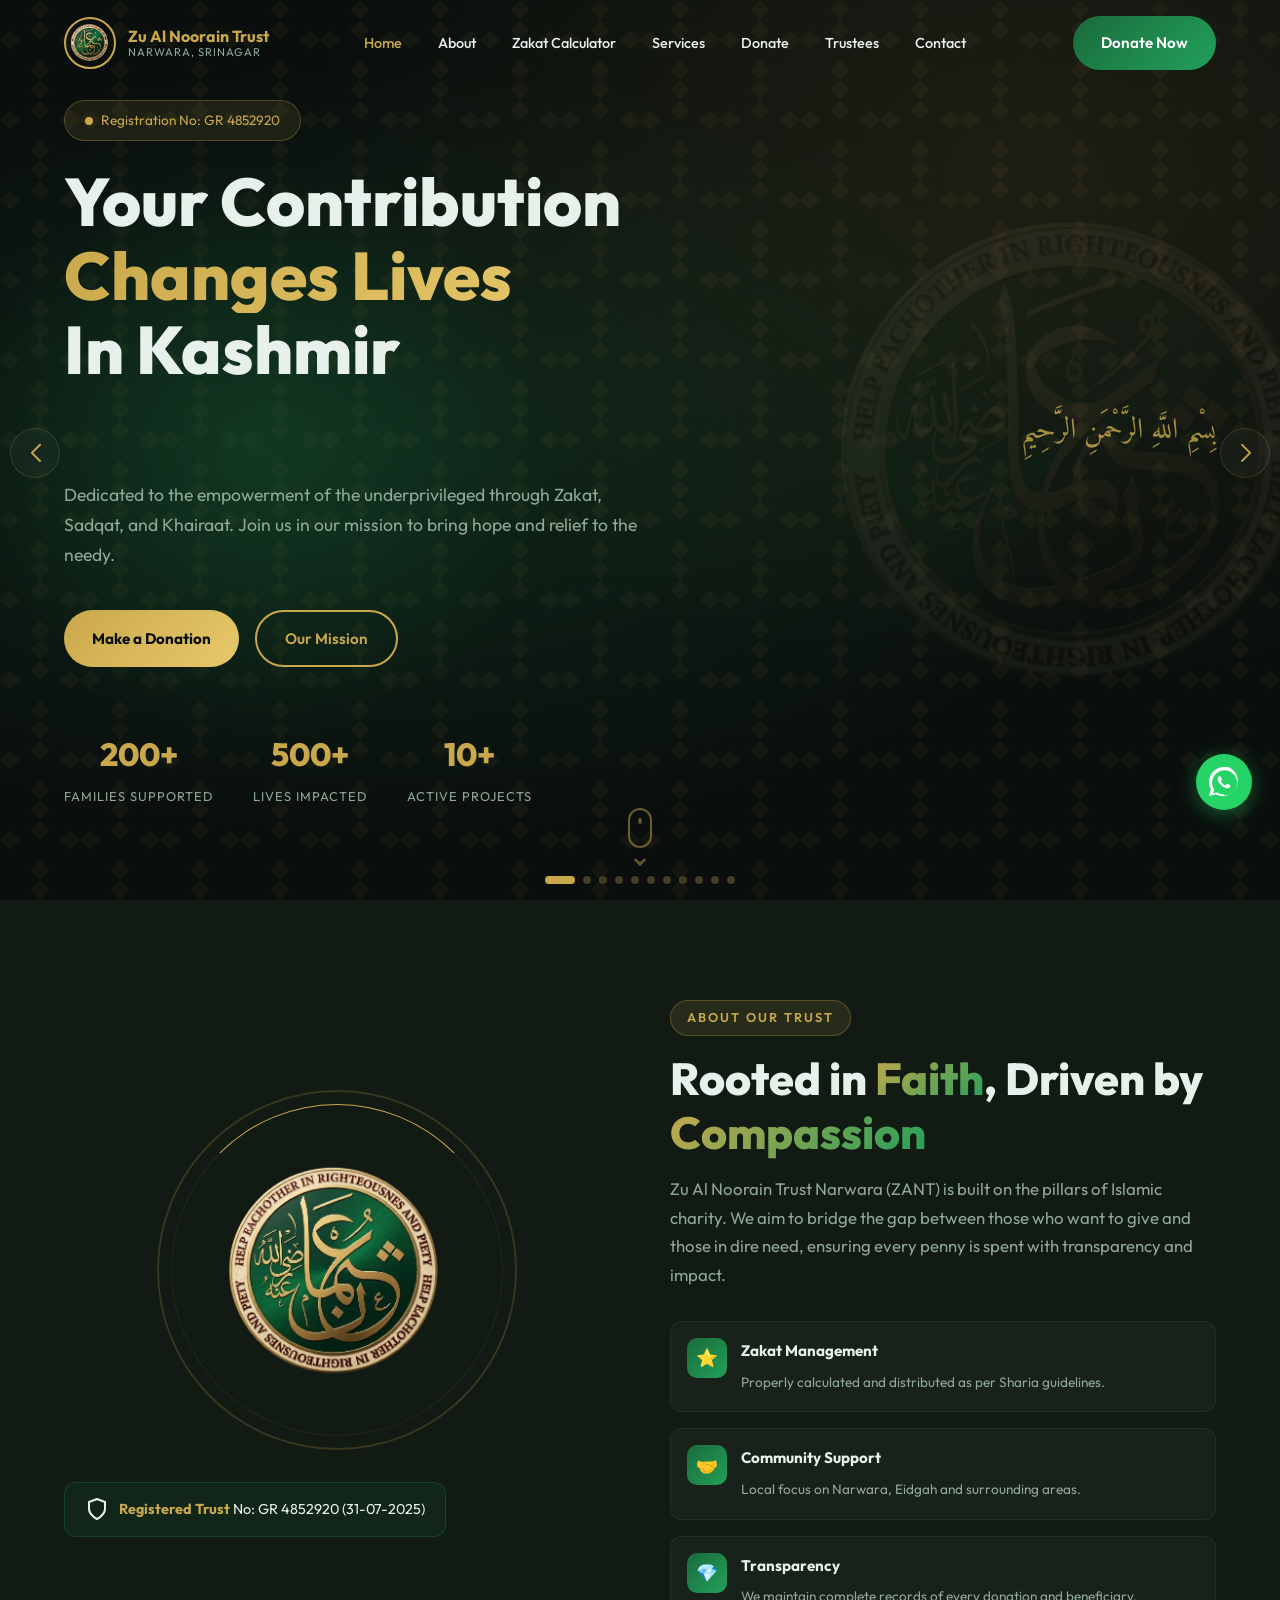
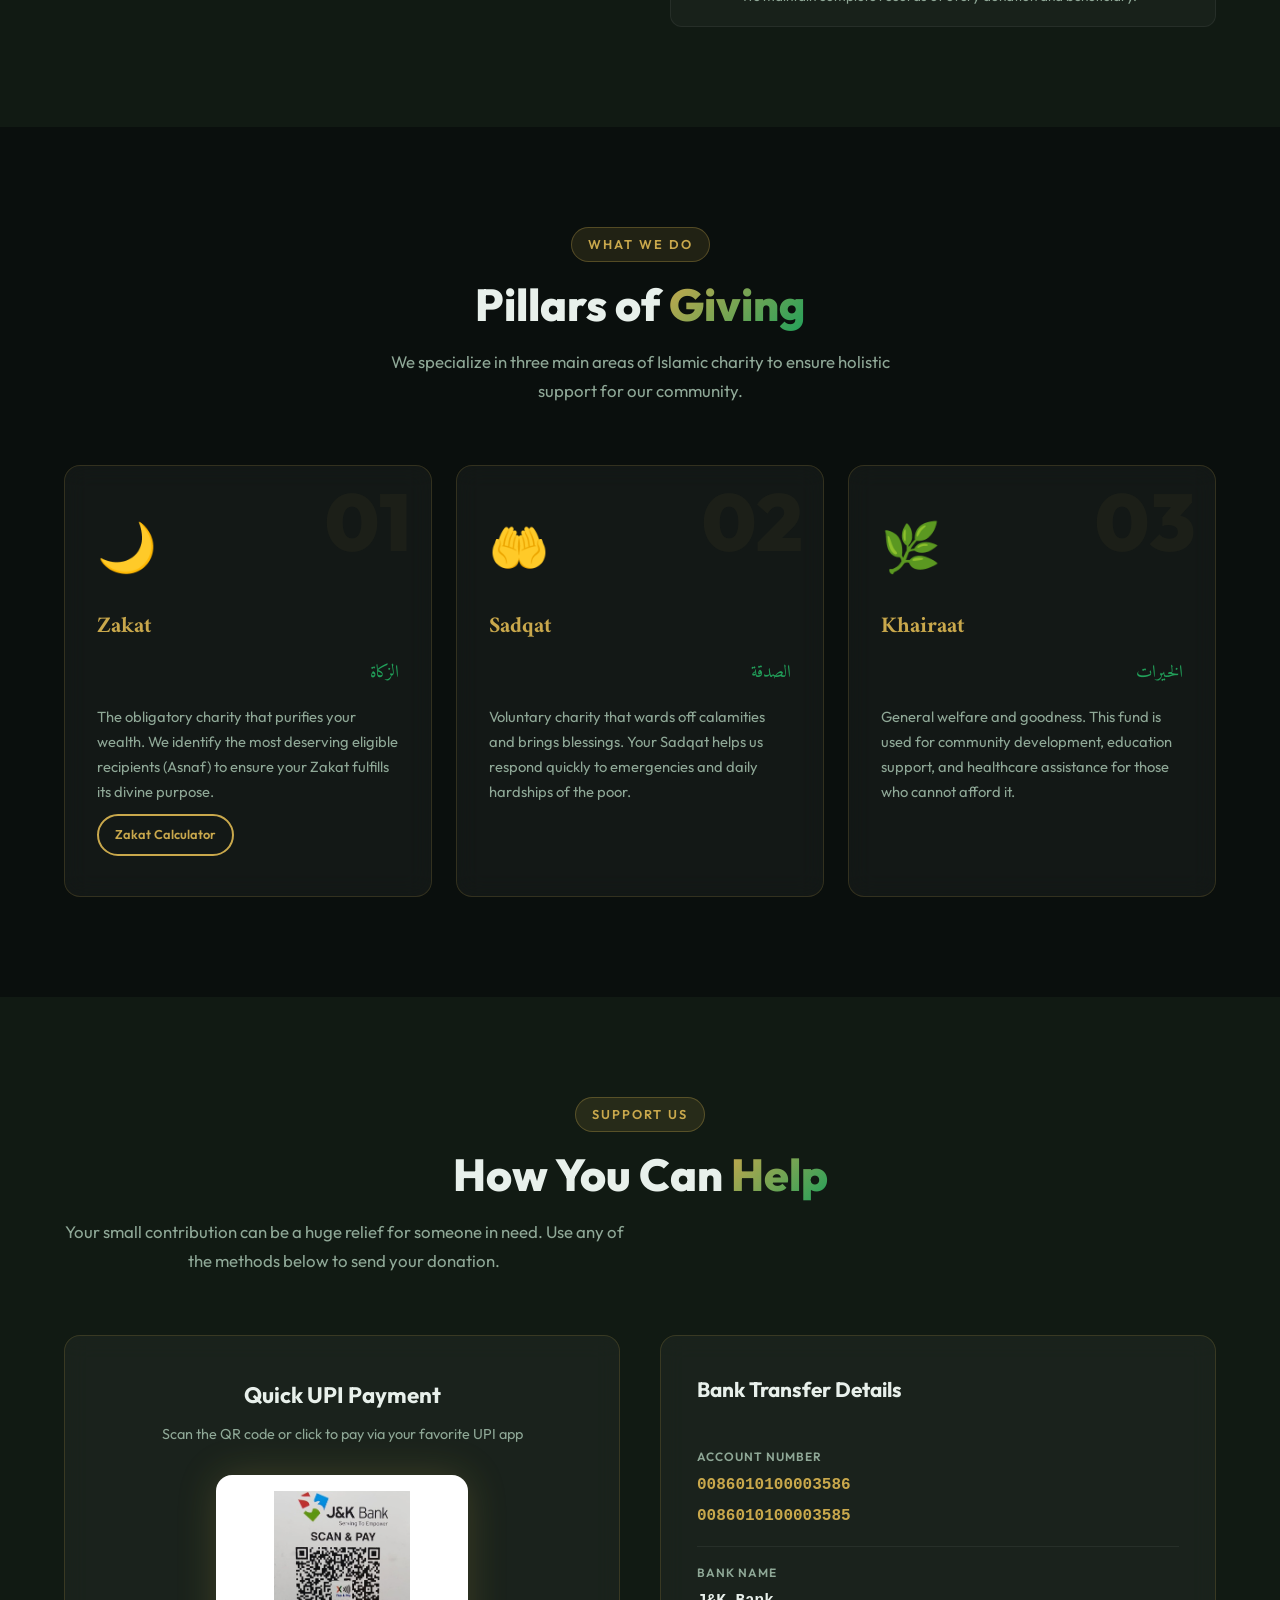
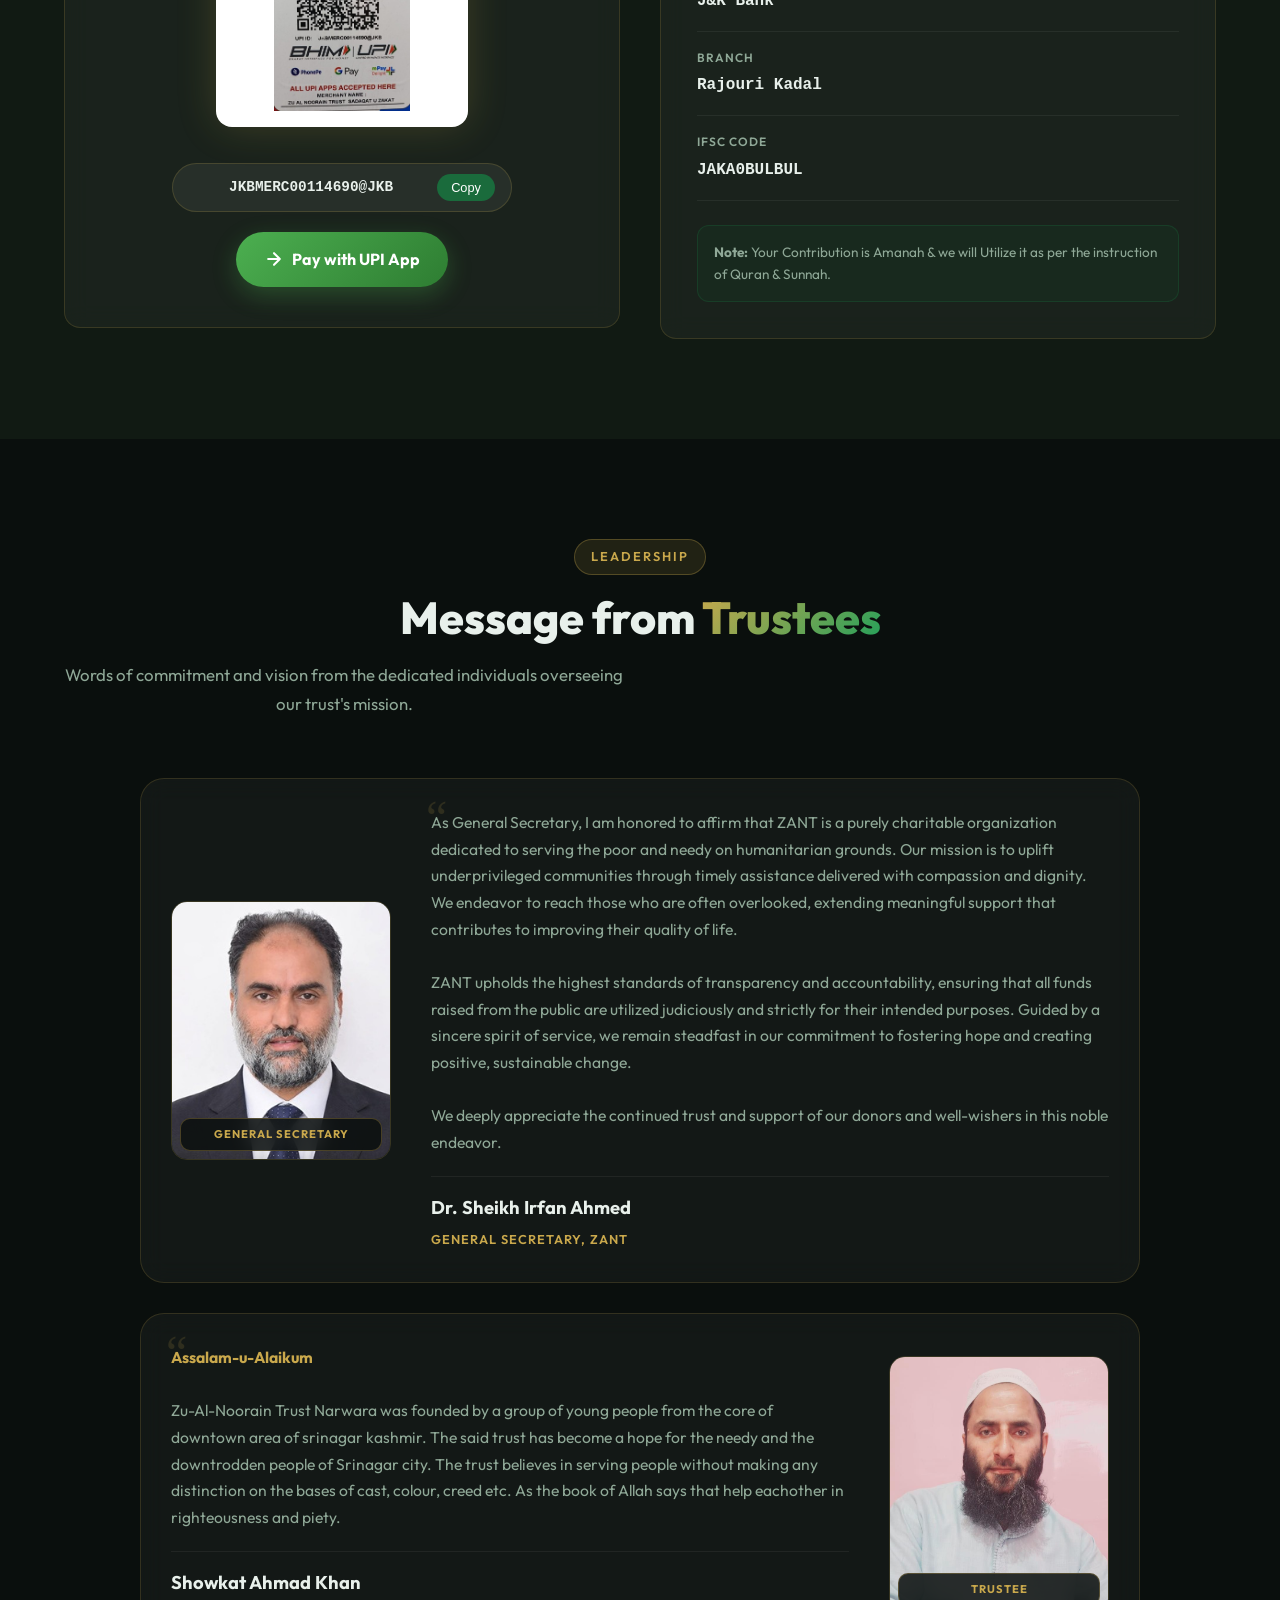
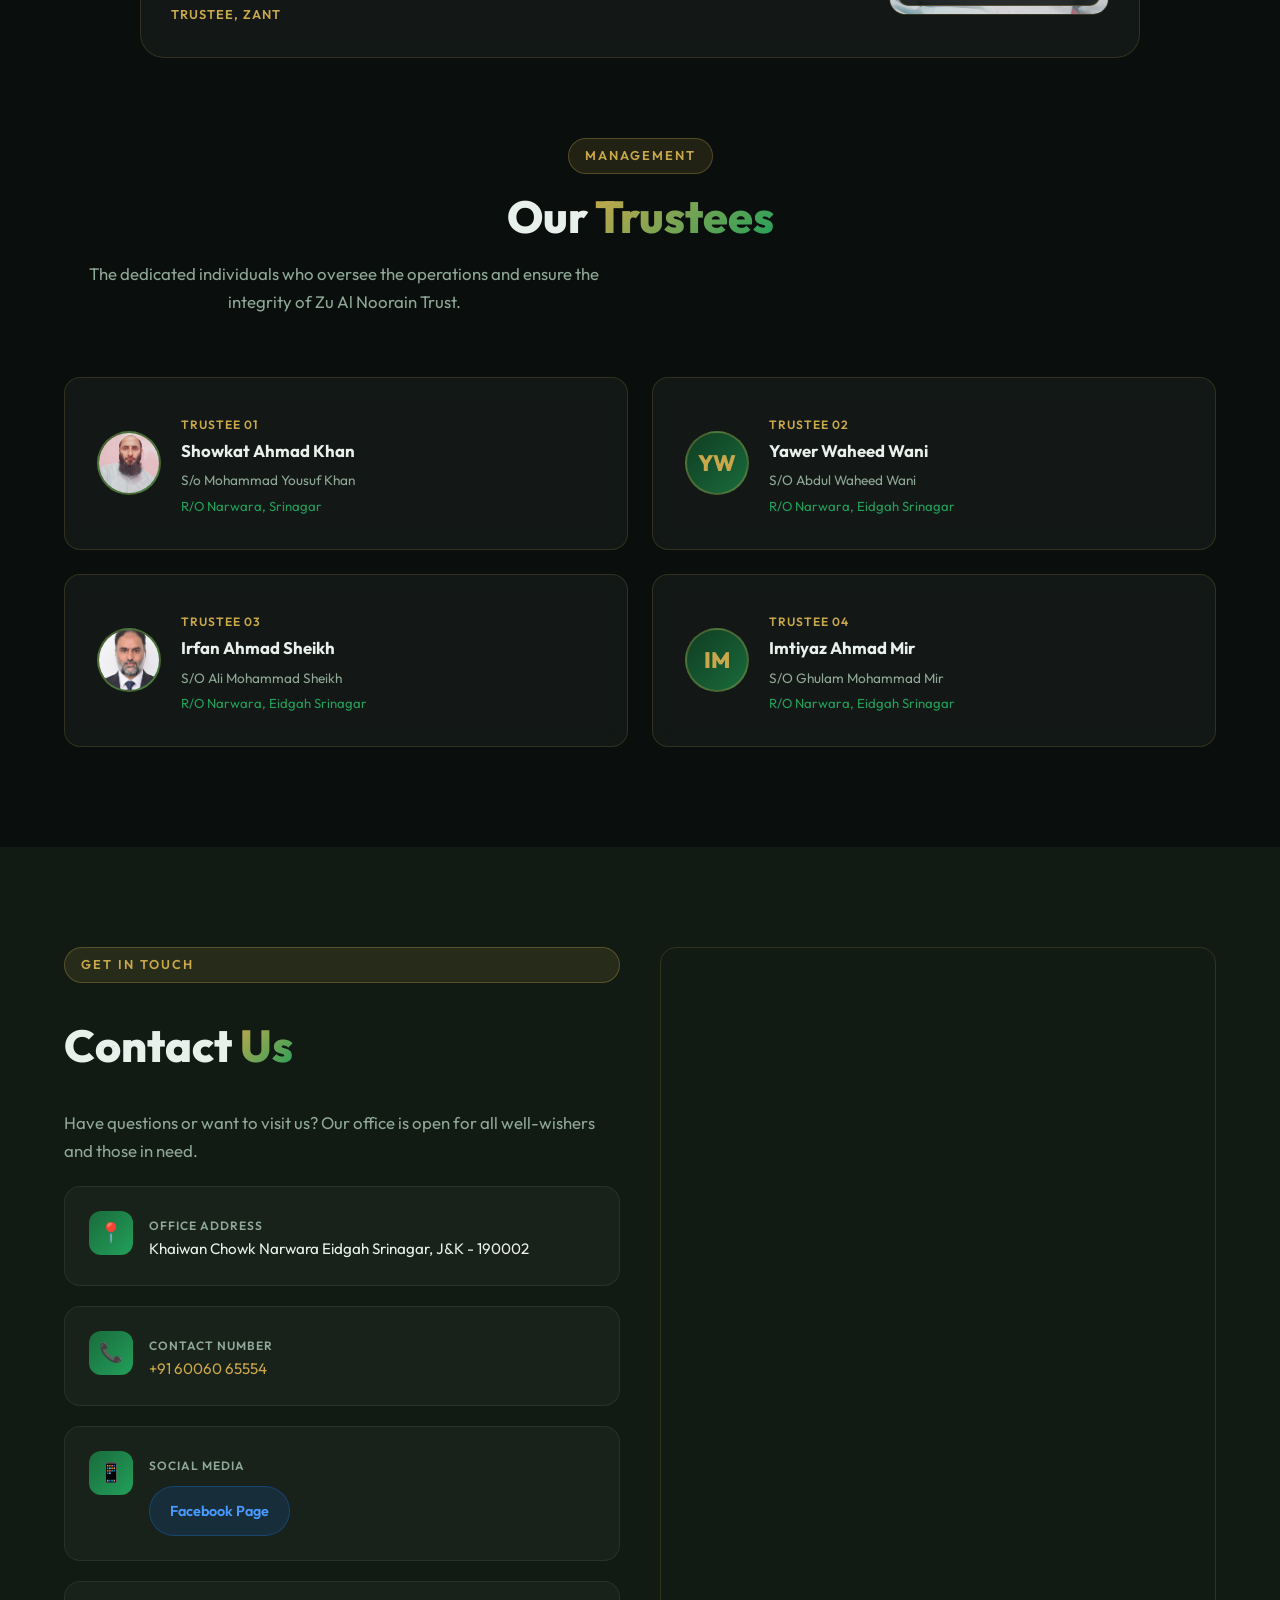
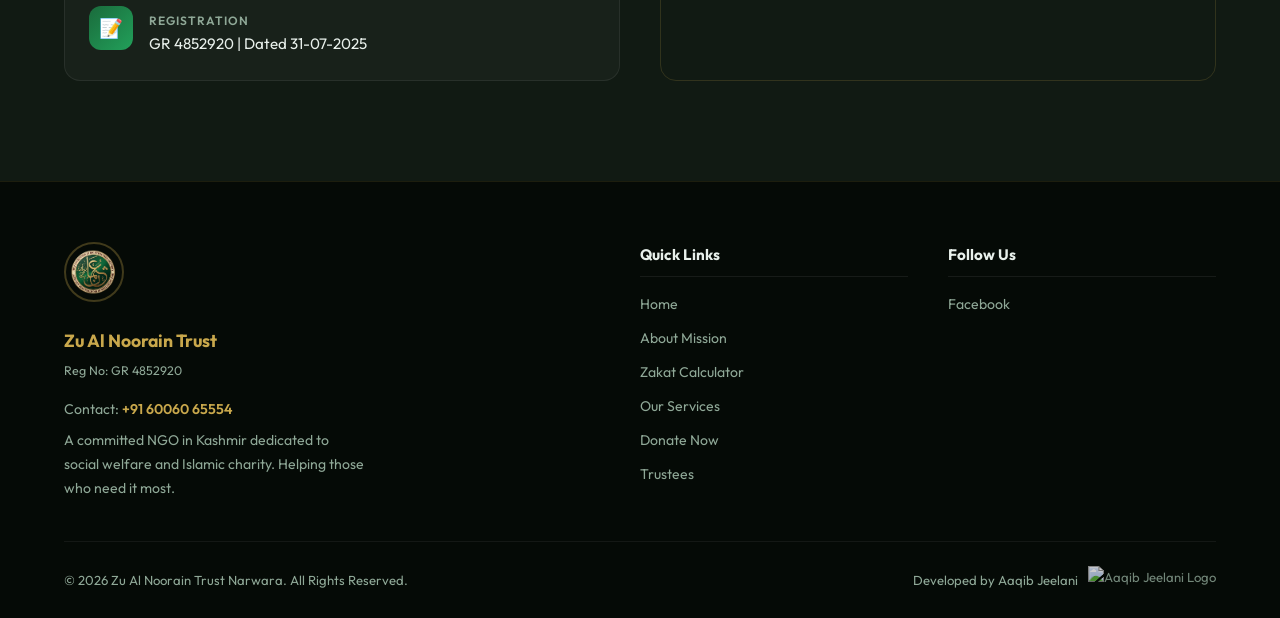
==== commit f327248c: "feat: add trustee profile images and implement new global stylesheet with modern theme styling" ====
--- a/index.html
+++ b/index.html
@@ -36,7 +36,7 @@
     <link rel="shortcut icon" href="assets/img/logo.png" type="image/x-icon">
 
     <!-- Stylesheets -->
-    <link rel="stylesheet" href="assets/css/style.css?v=1.1.6">
+    <link rel="stylesheet" href="assets/css/style.css?v=1.1.7">
     <link rel="stylesheet" href="https://cdn.jsdelivr.net/npm/swiper@11/swiper-bundle.min.css" />
 
     <!-- JSON-LD Structured Data -->
@@ -615,7 +615,9 @@
             <div class="trustees-grid">
                 <!-- Trustee 1 -->
                 <div class="trustee-card glass-card reveal">
-                    <div class="trustee-avatar">SK</div>
+                    <div class="trustee-avatar">
+                        <img src="assets/trustee/showkat.jpeg" alt="Showkat Ahmad Khan">
+                    </div>
                     <div class="trustee-info">
                         <span class="trustee-num">Trustee 01</span>
                         <h3 class="trustee-name">Showkat Ahmad Khan</h3>
@@ -635,7 +637,9 @@
                 </div>
                 <!-- Trustee 3 -->
                 <div class="trustee-card glass-card reveal">
-                    <div class="trustee-avatar">IA</div>
+                    <div class="trustee-avatar">
+                        <img src="assets/trustee/irfan.jpeg" alt="Irfan Ahmad Sheikh">
+                    </div>
                     <div class="trustee-info">
                         <span class="trustee-num">Trustee 03</span>
                         <h3 class="trustee-name">Irfan Ahmad Sheikh</h3>
--- a/assets/css/style.css
+++ b/assets/css/style.css
@@ -1226,6 +1226,13 @@
   font-weight: 800;
   color: var(--gold);
   border: 2px solid rgba(201, 168, 76, .3);
+  overflow: hidden;
+}
+
+.trustee-avatar img {
+  width: 100%;
+  height: 100%;
+  object-fit: cover;
 }
 
 .trustee-num {
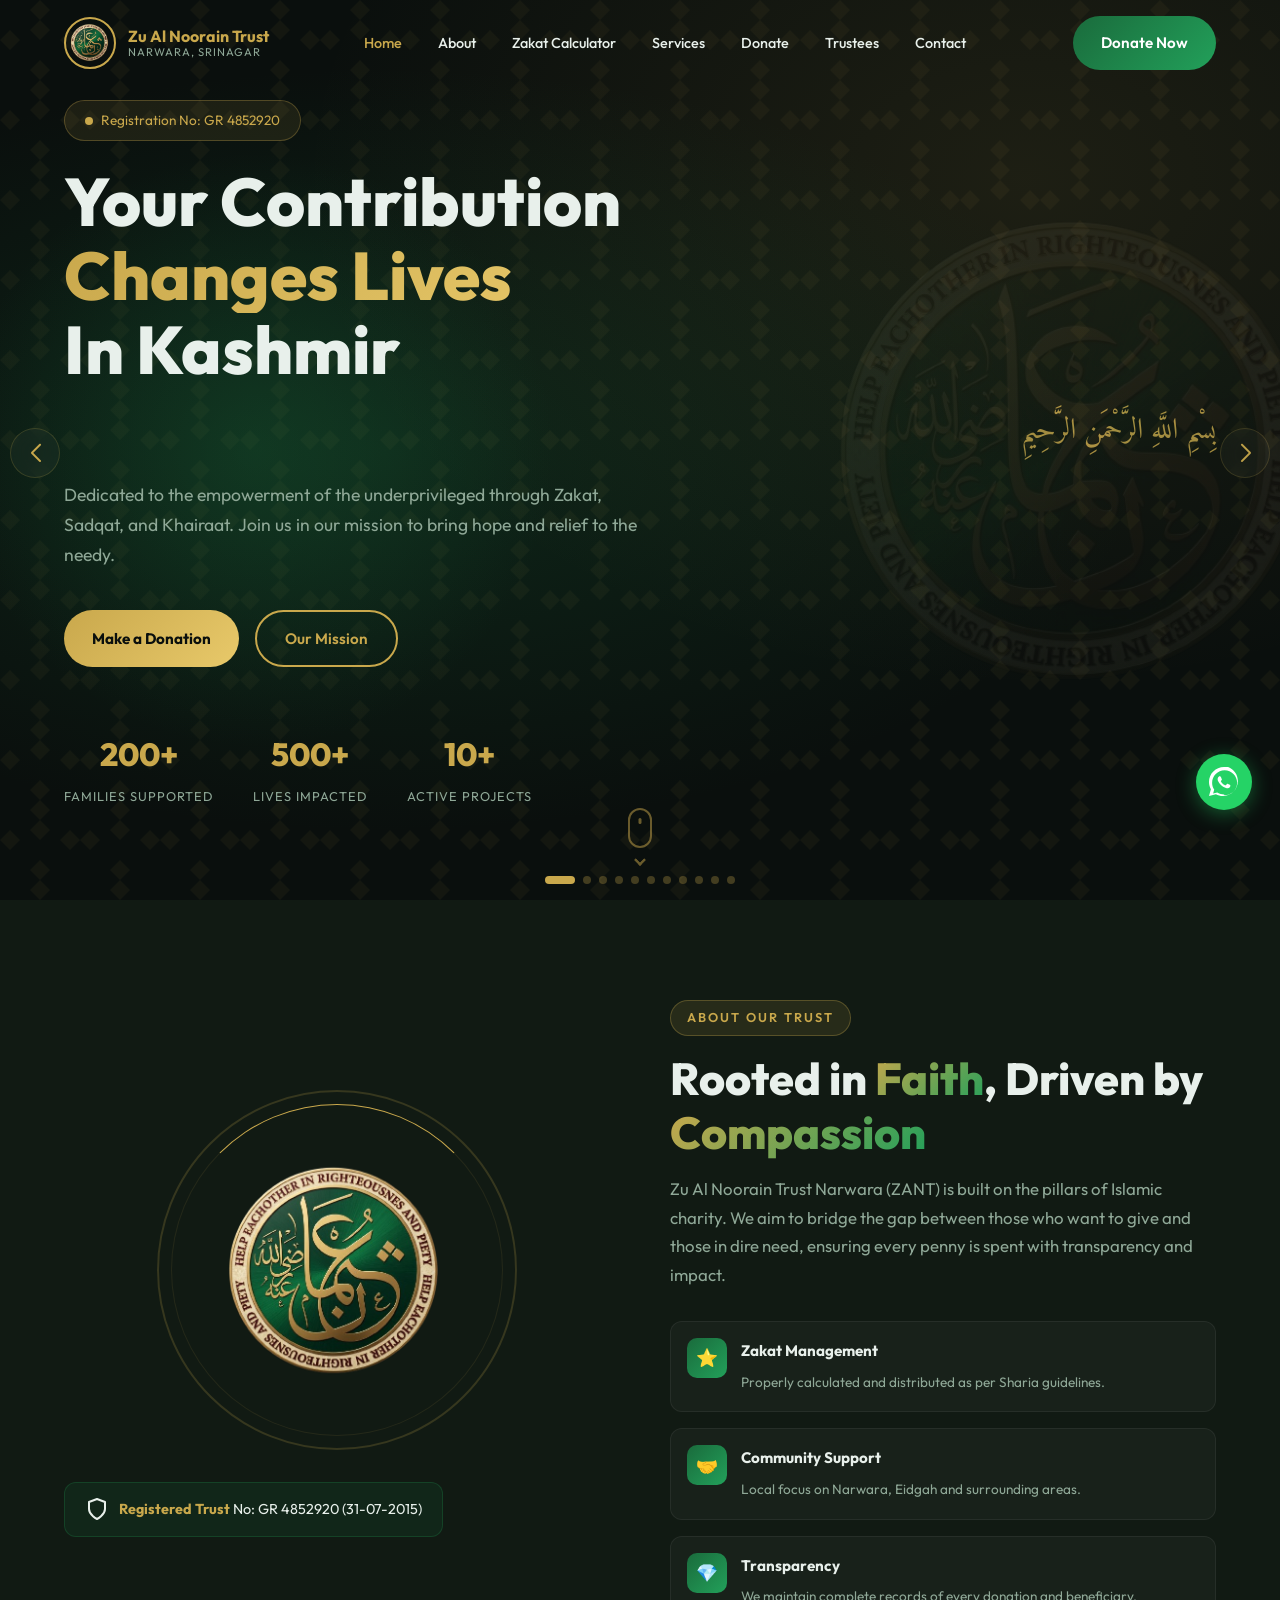
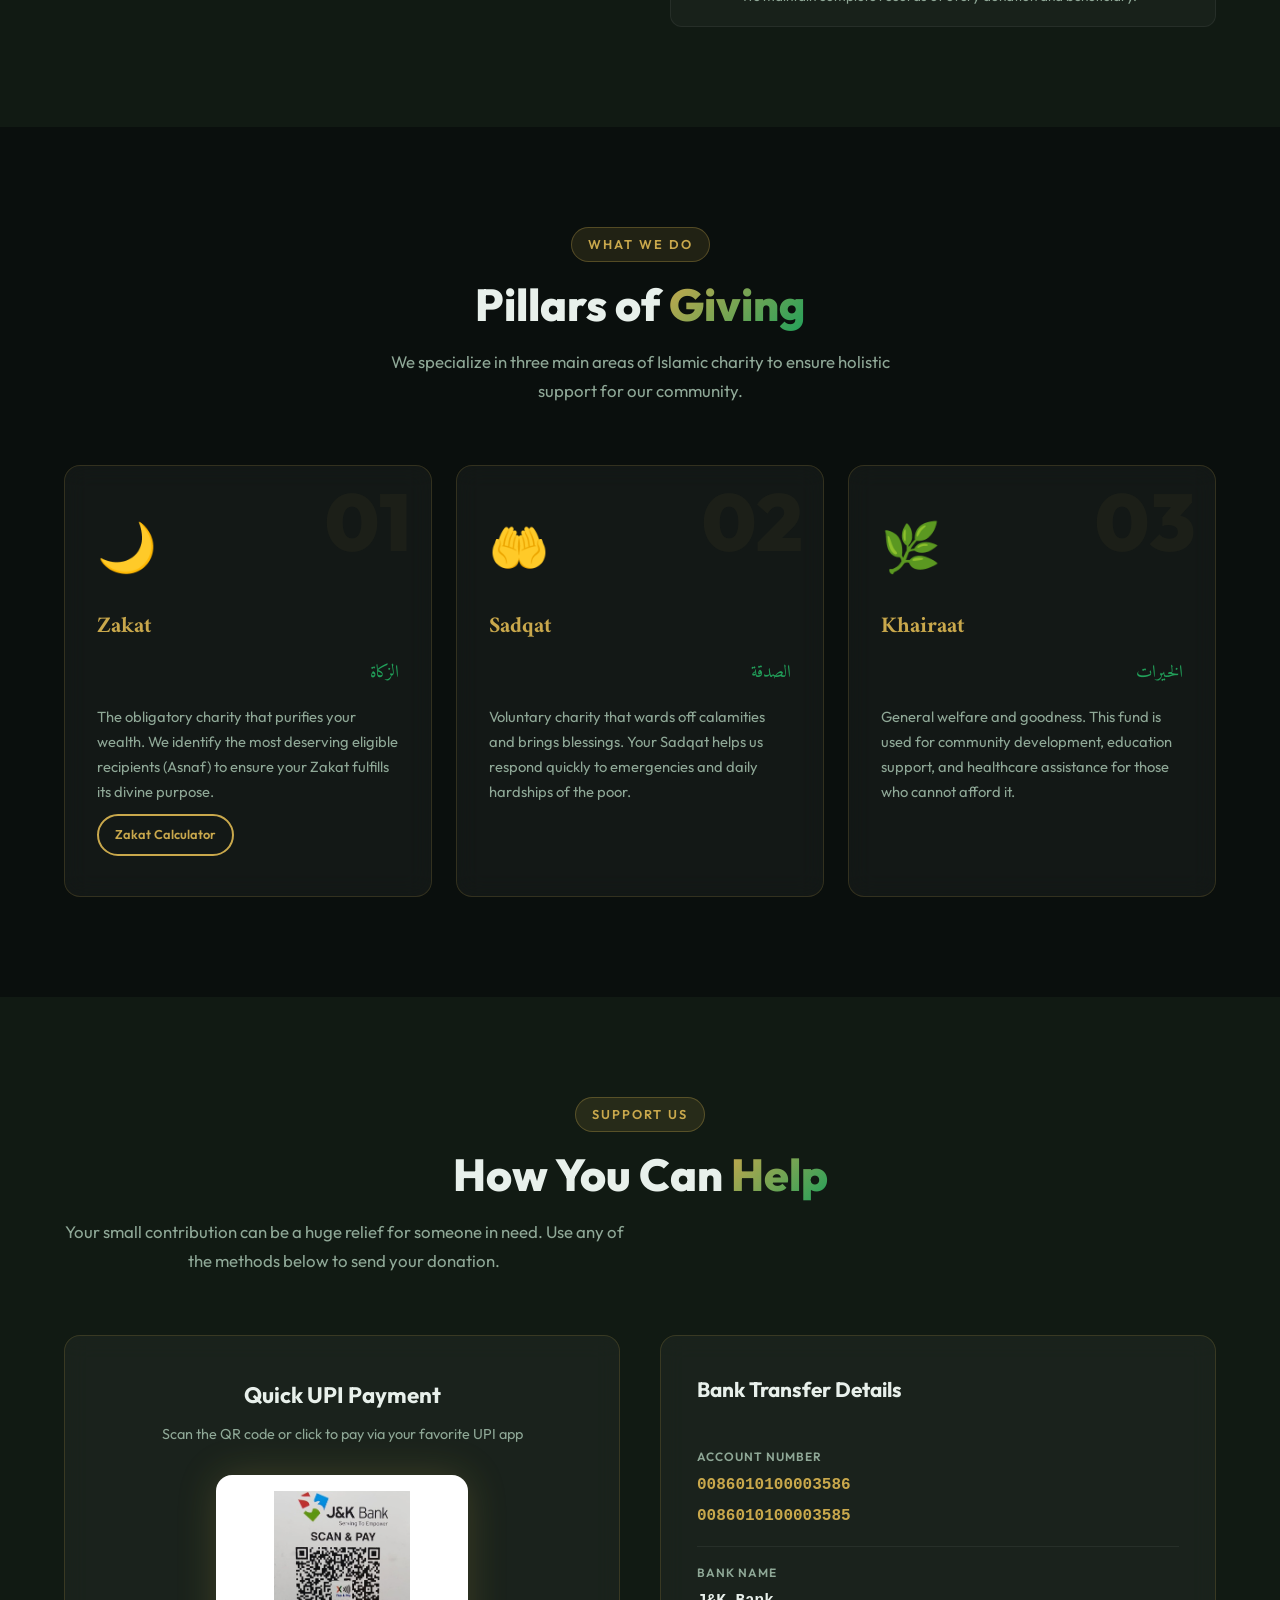
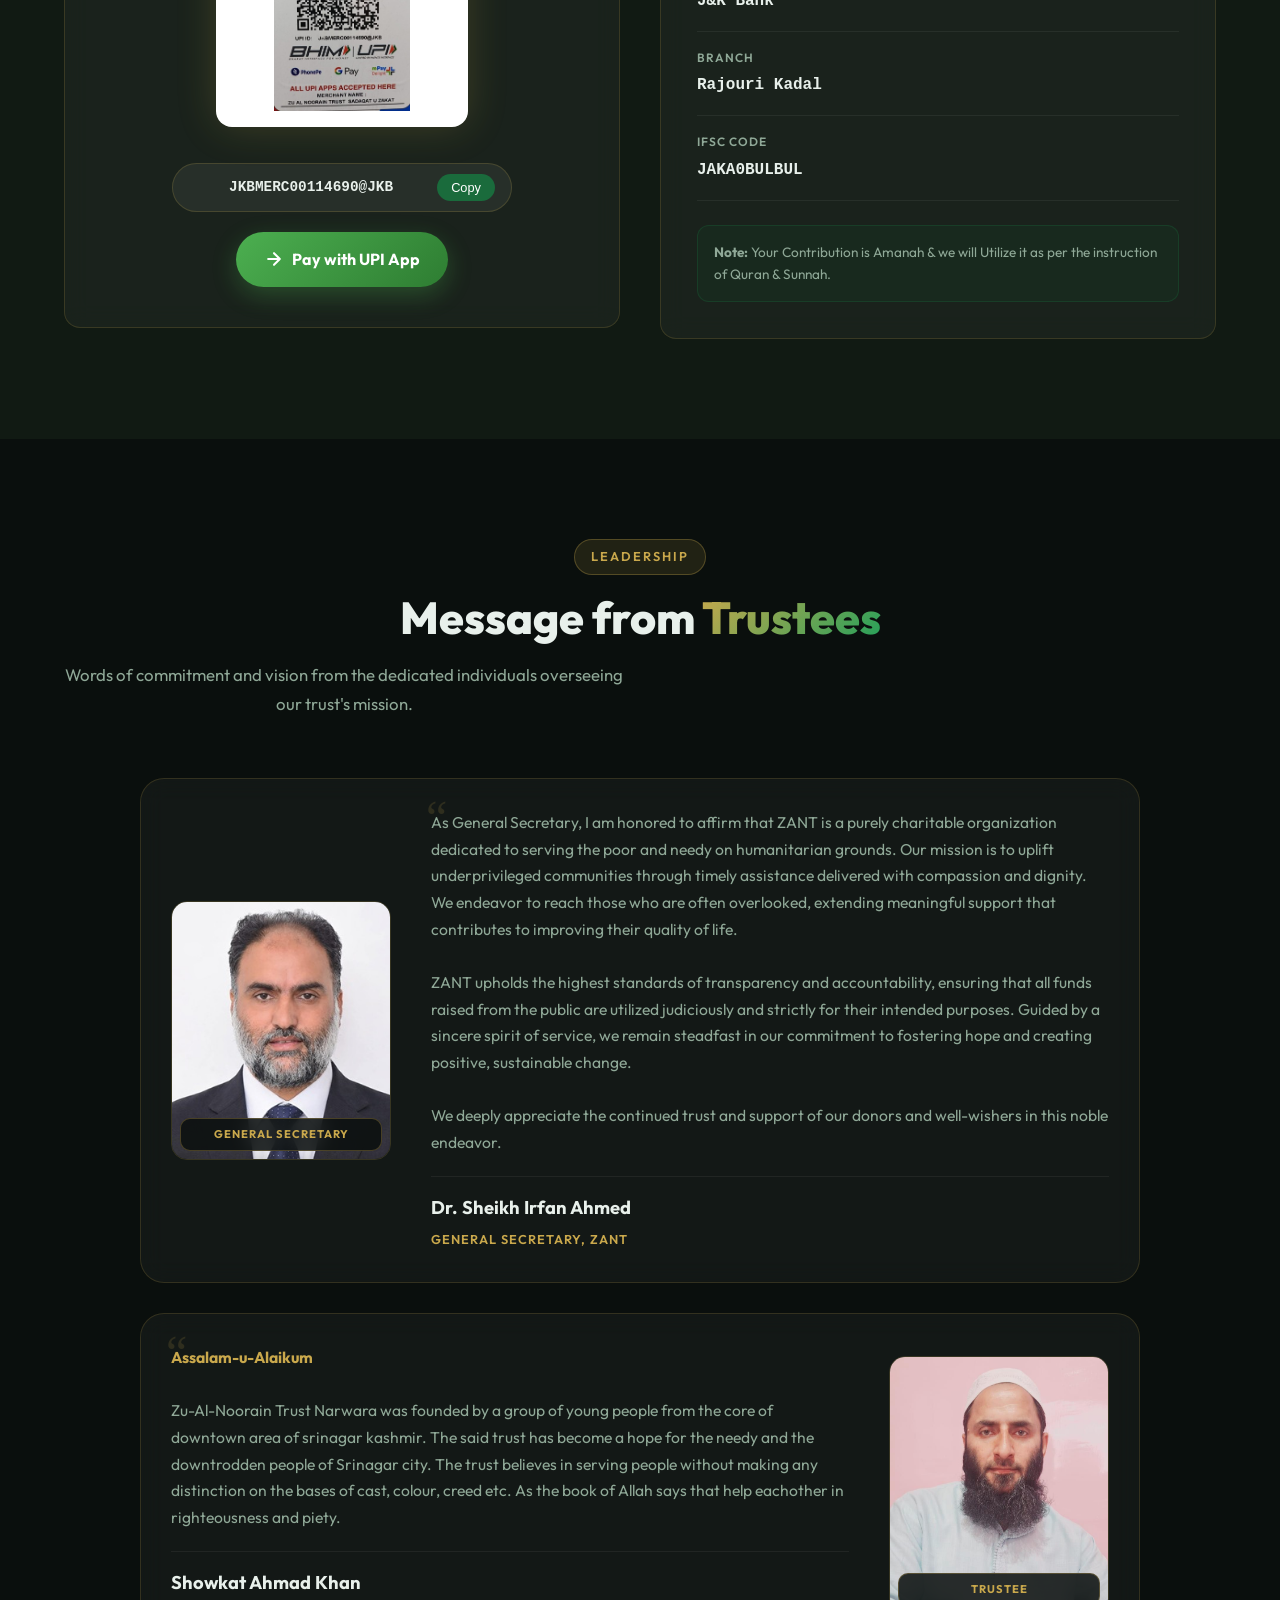
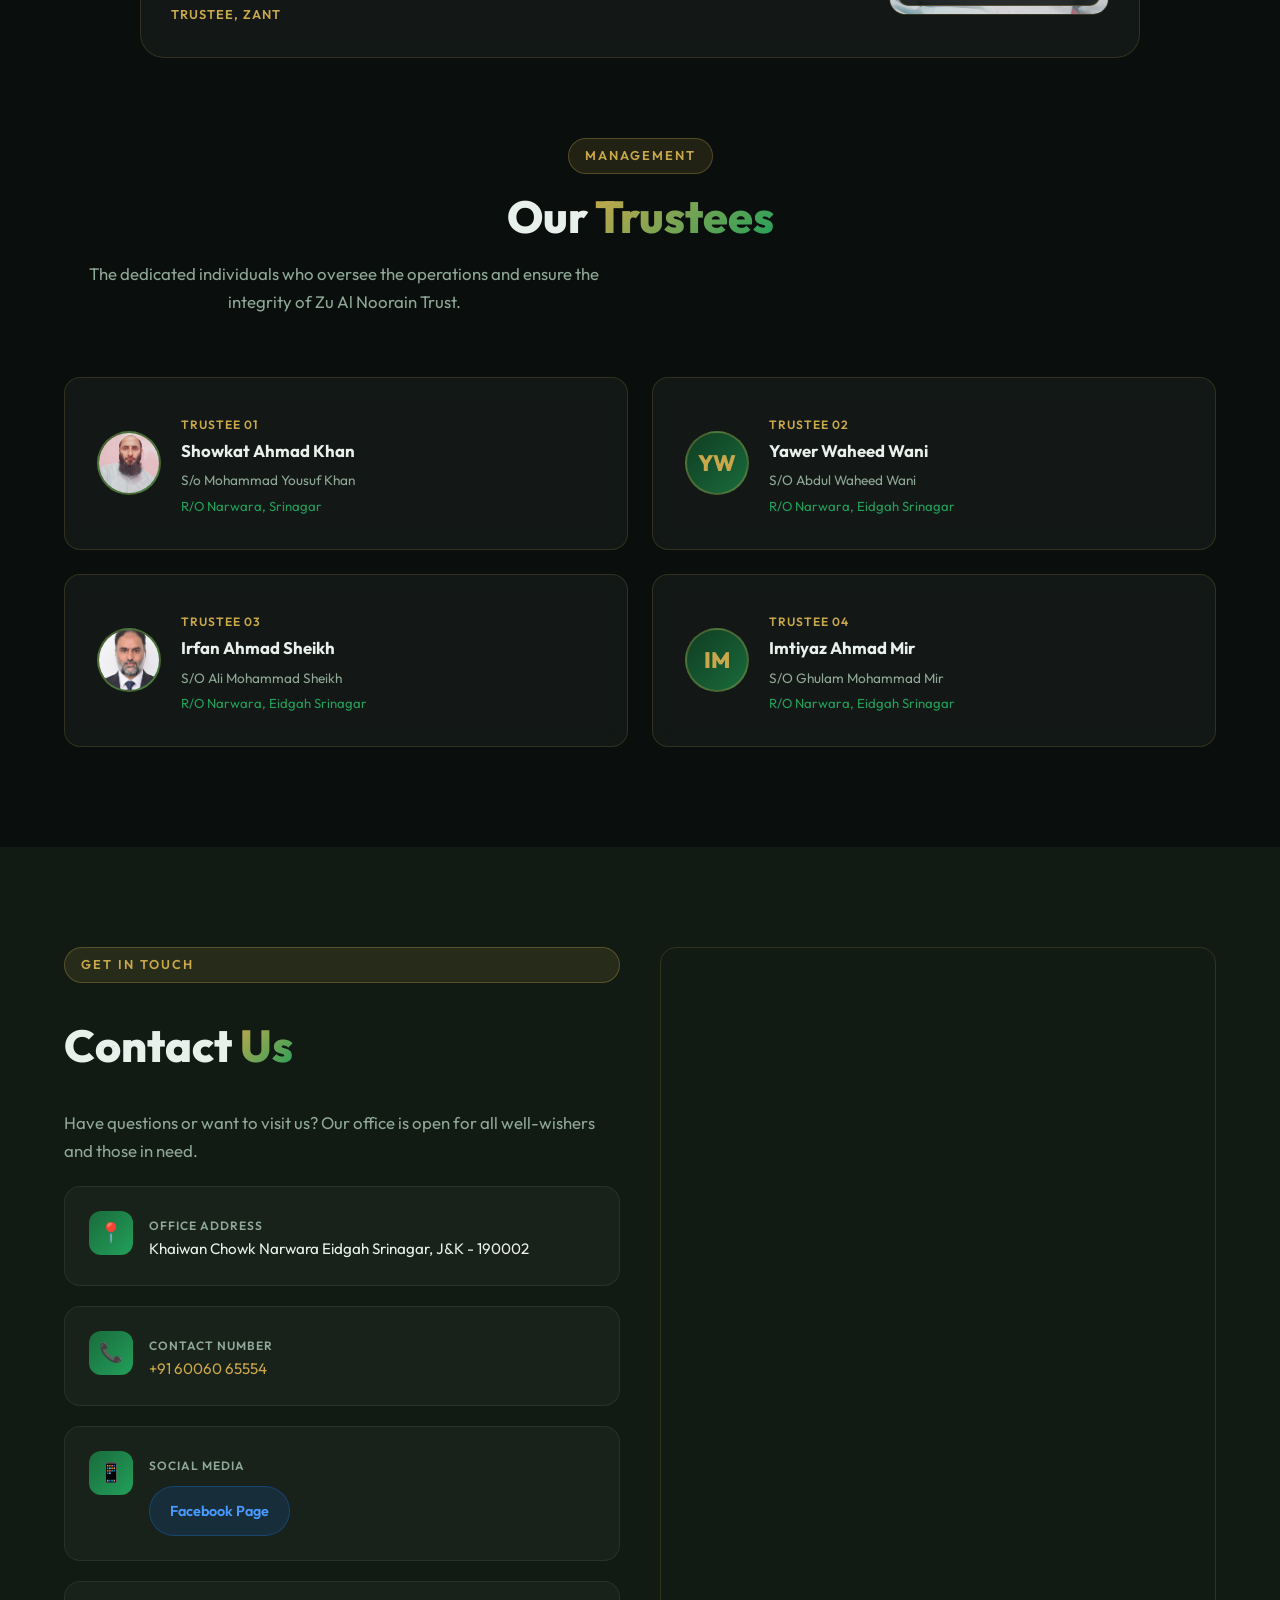
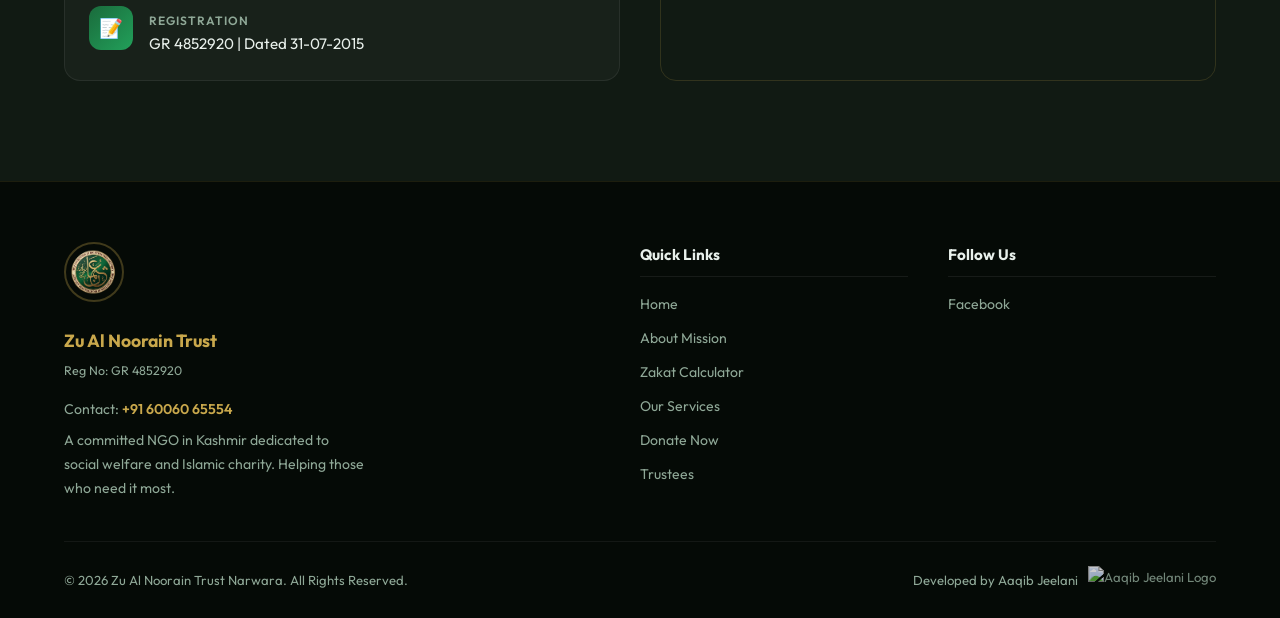
==== commit 6287f852: "date of registration updated" ====
--- a/index.html
+++ b/index.html
@@ -413,7 +413,7 @@
                     </svg>
                     <div>
                         <strong>Registered Trust</strong>
-                        <span>No: GR 4852920 (31-07-2025)</span>
+                        <span>No: GR 4852920 (31-07-2015)</span>
                     </div>
                 </div>
             </div>
@@ -704,7 +704,7 @@
                         <div class="contact-icon">📝</div>
                         <div>
                             <span class="contact-card-label">Registration</span>
-                            <p class="contact-card-val">GR 4852920 | Dated 31-07-2025</p>
+                            <p class="contact-card-val">GR 4852920 | Dated 31-07-2015</p>
                         </div>
                     </div>
                 </div>
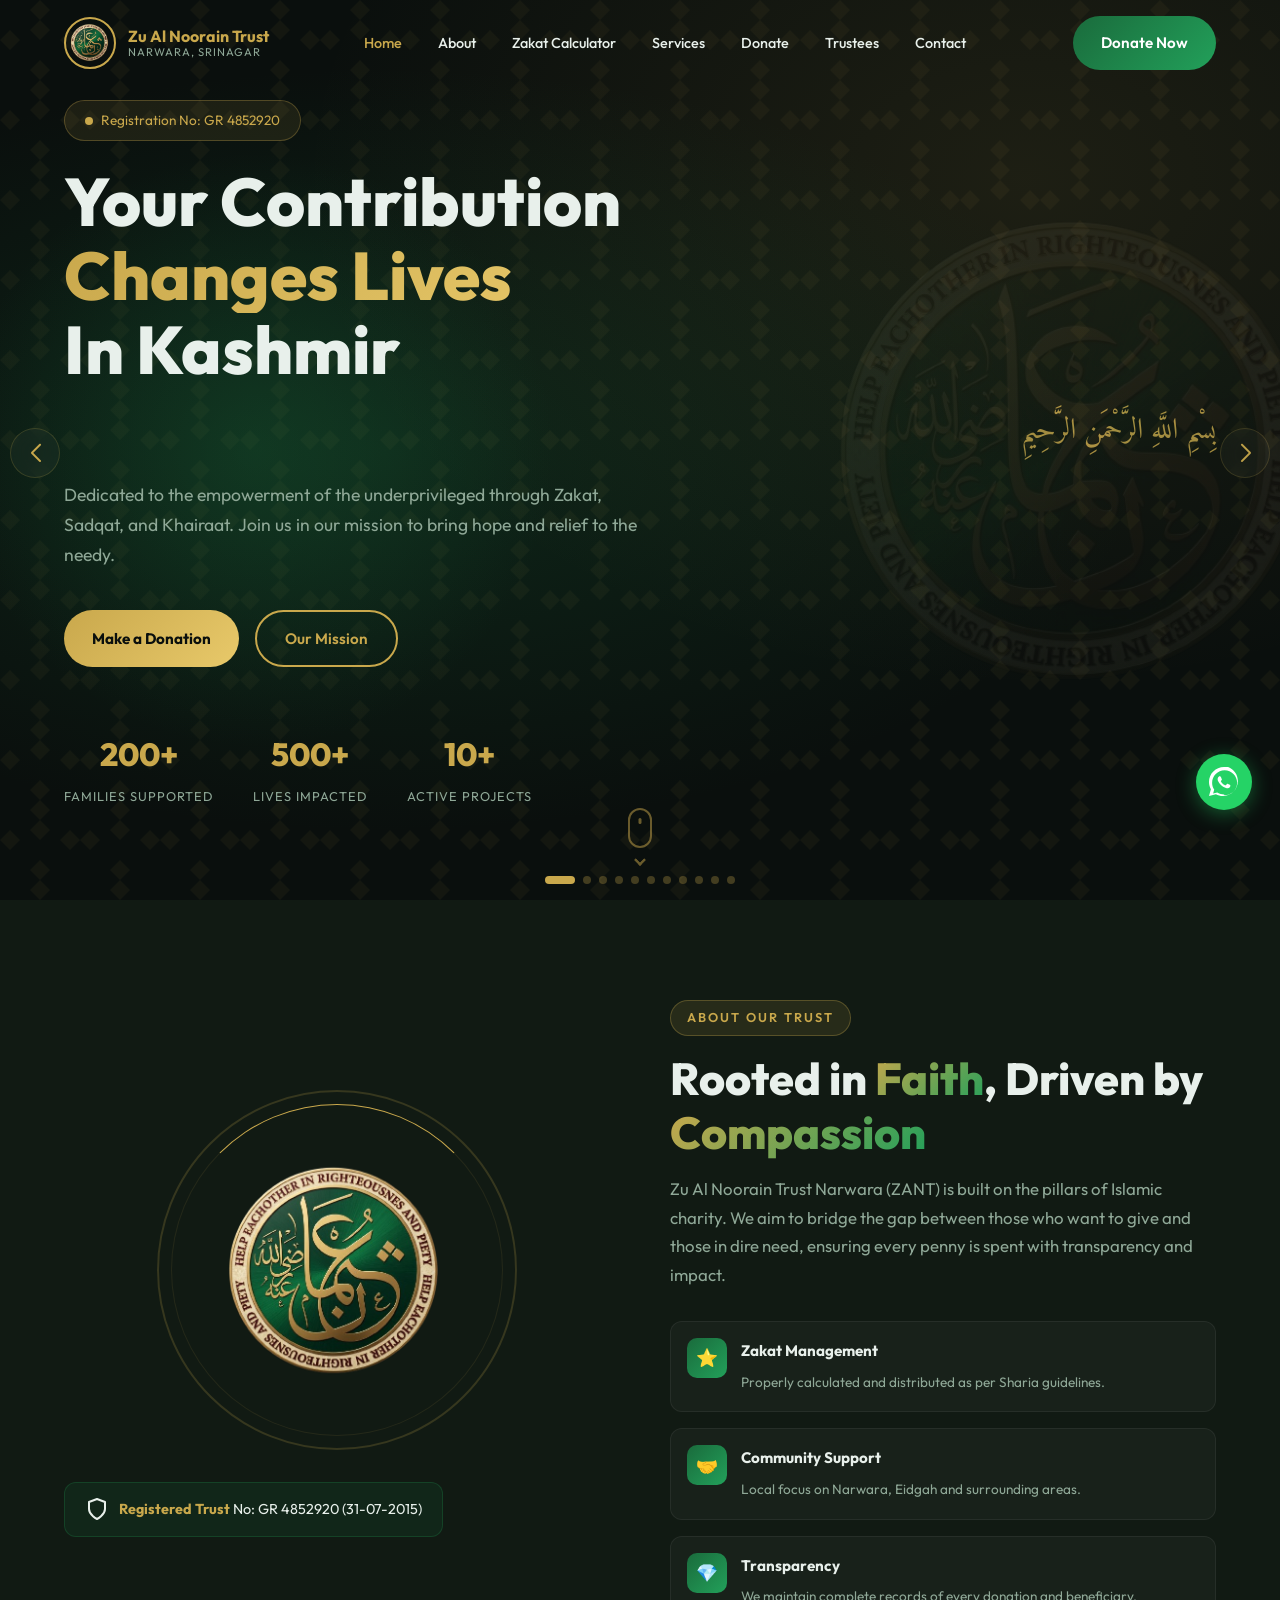
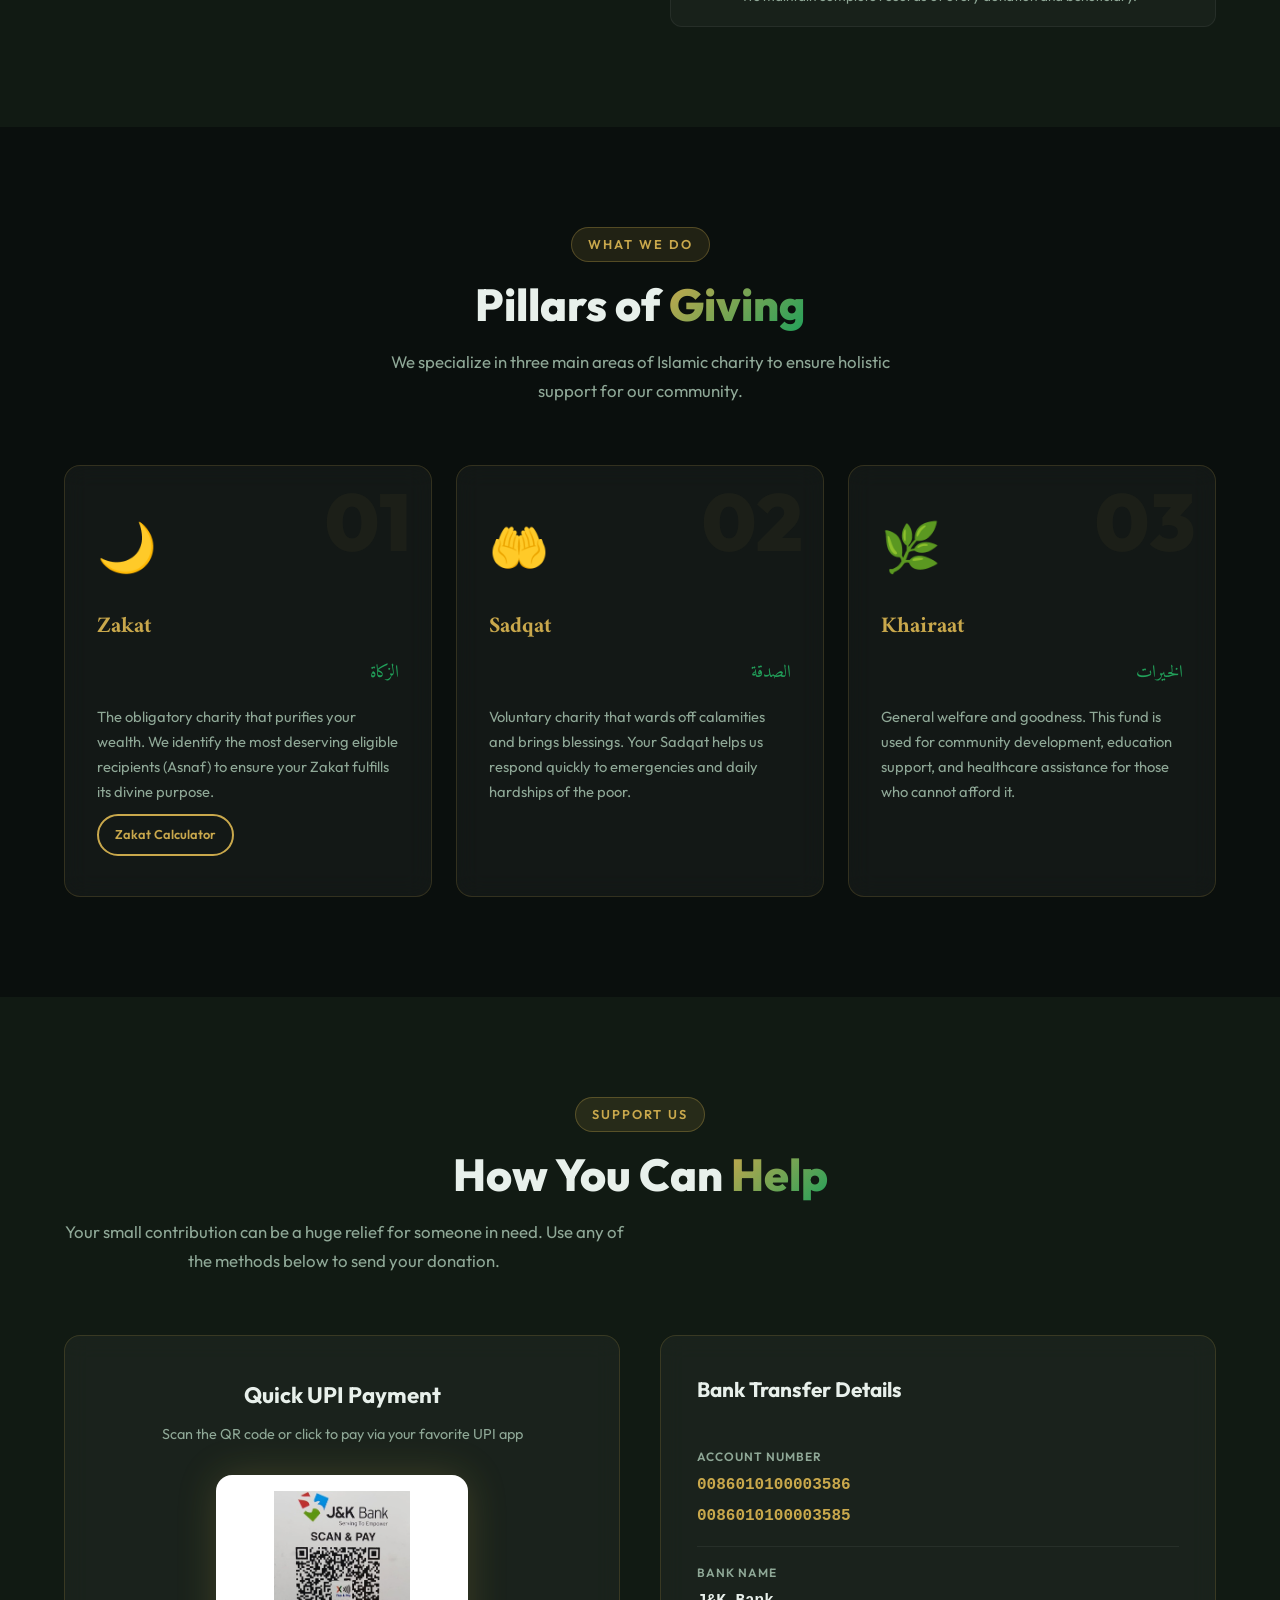
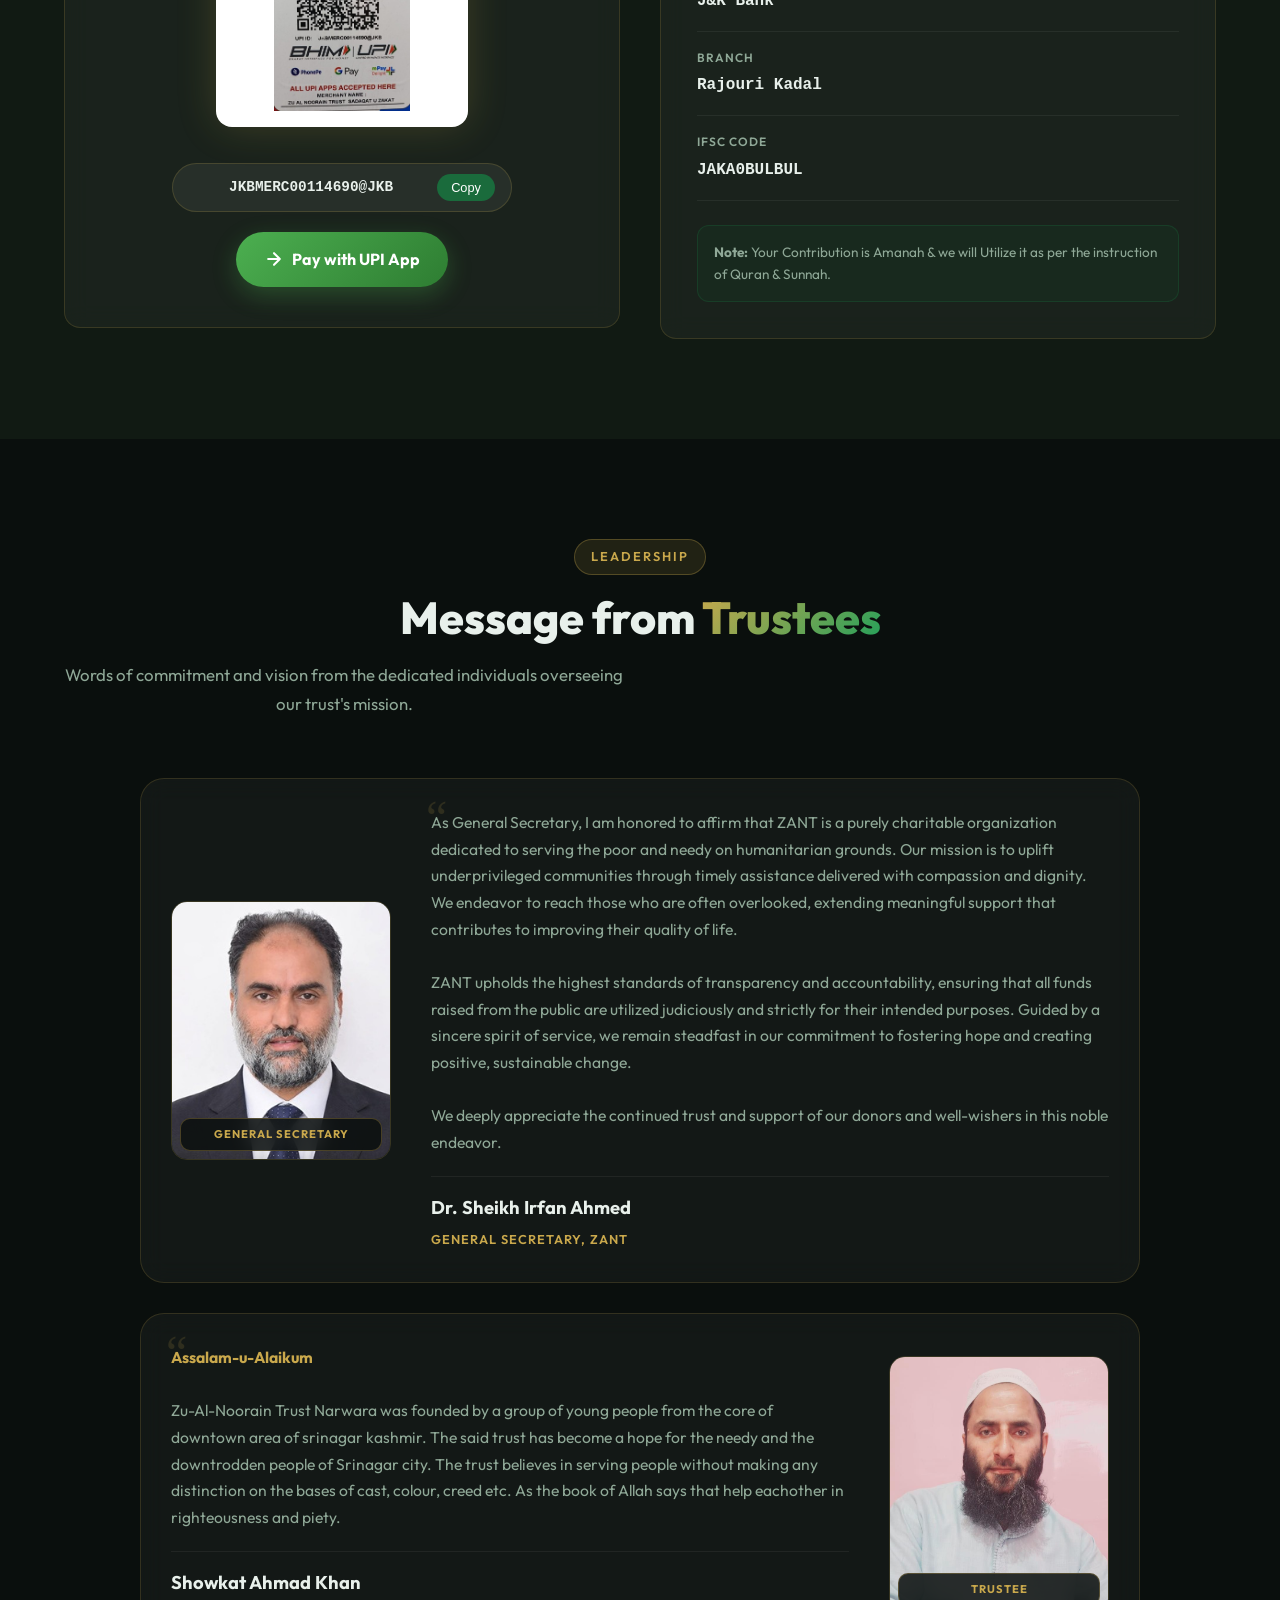
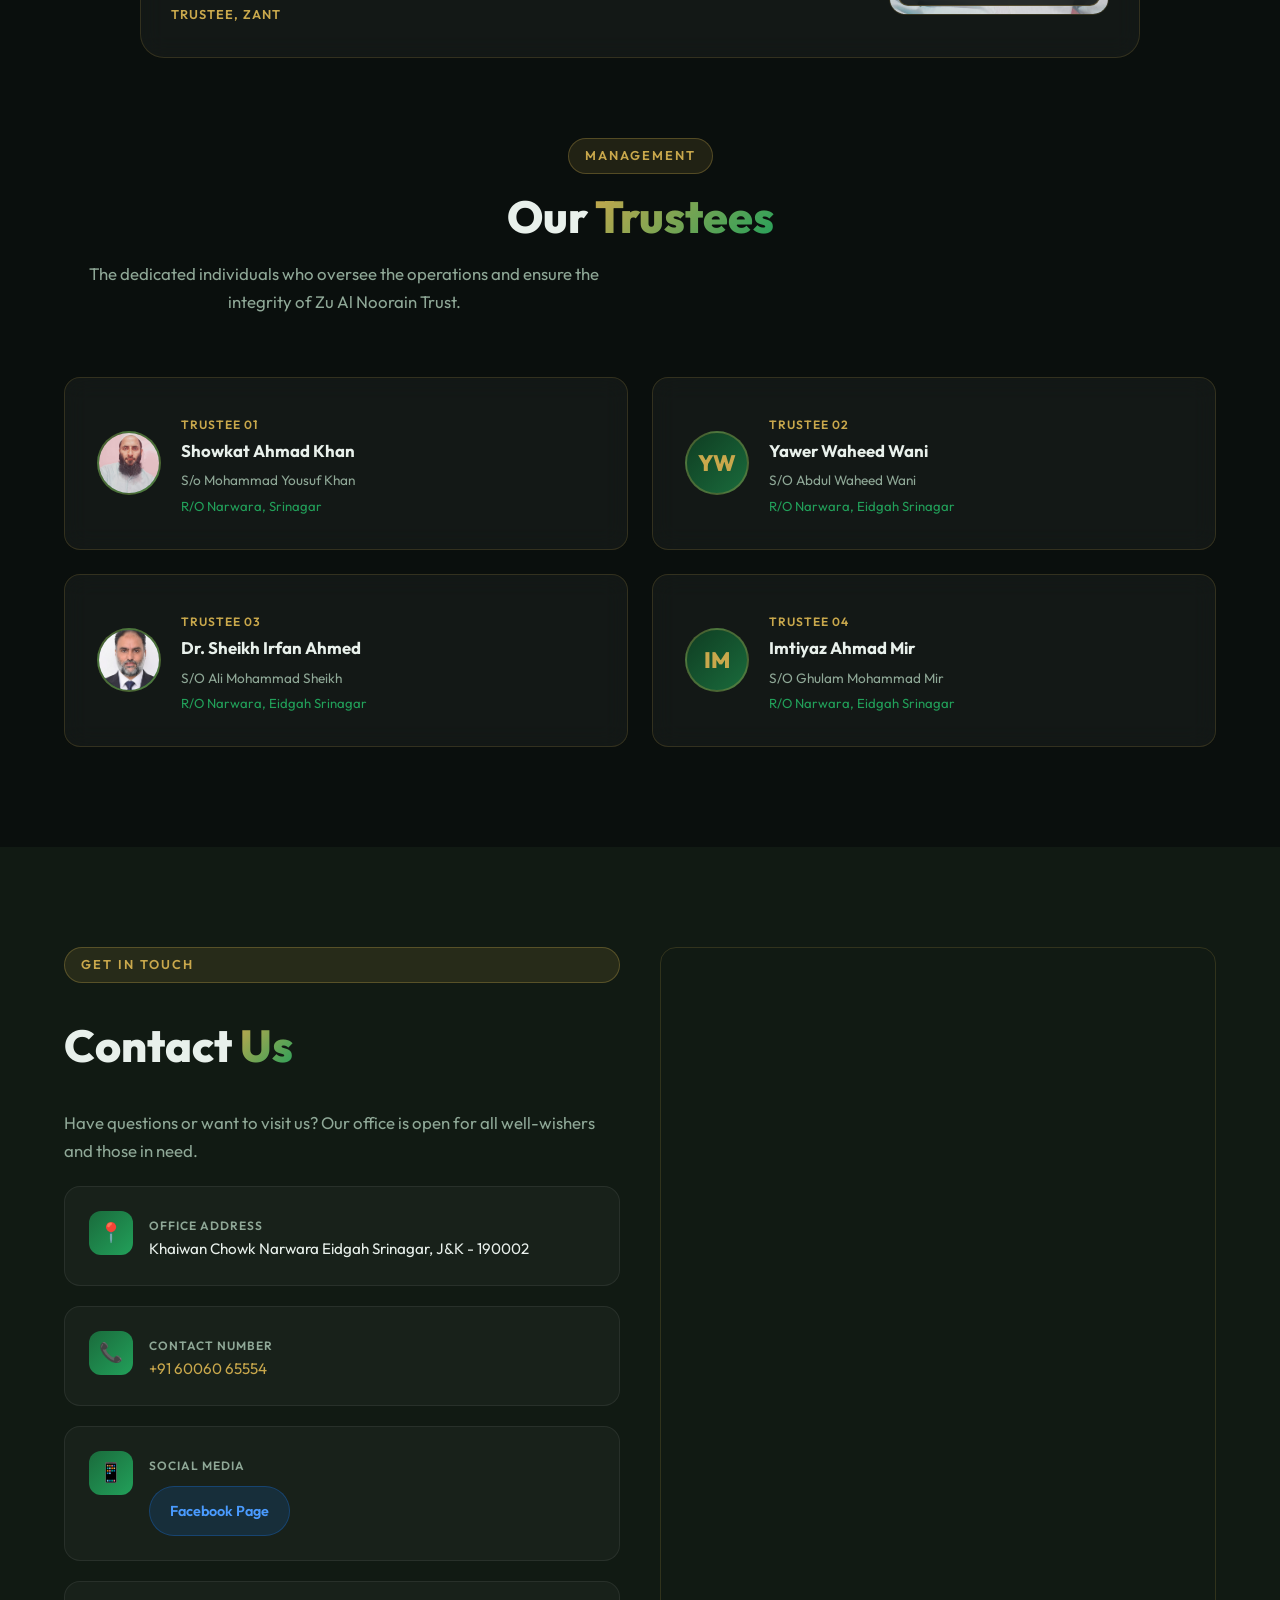
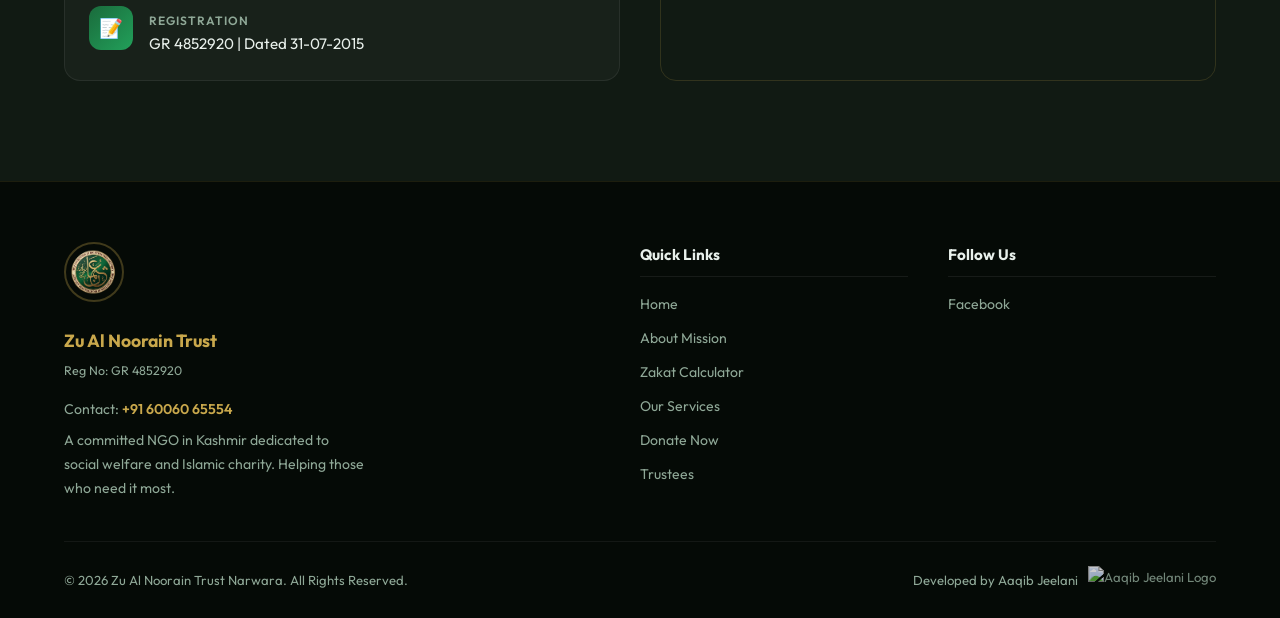
==== commit 60337c68: "Dr. Sheikh Irfan Ahmed updated" ====
--- a/index.html
+++ b/index.html
@@ -196,7 +196,7 @@
                             </div>
                             <h1 class="hero-title" data-swiper-parallax="-400">
                                 <span class="line1">Medical</span>
-                                <span class="line2">Assistant</span>
+                                <span class="line2">Assistance</span>
                             </h1>
                             <p class="hero-desc" data-swiper-parallax="-600">Critical support for healthcare costs,
                                 including life-saving surgeries, expensive medications, and specialized diagnostic
@@ -642,7 +642,7 @@
                     </div>
                     <div class="trustee-info">
                         <span class="trustee-num">Trustee 03</span>
-                        <h3 class="trustee-name">Irfan Ahmad Sheikh</h3>
+                        <h3 class="trustee-name">Dr. Sheikh Irfan Ahmed</h3>
                         <p class="trustee-parent">S/O Ali Mohammad Sheikh</p>
                         <p class="trustee-address">R/O Narwara, Eidgah Srinagar</p>
                     </div>
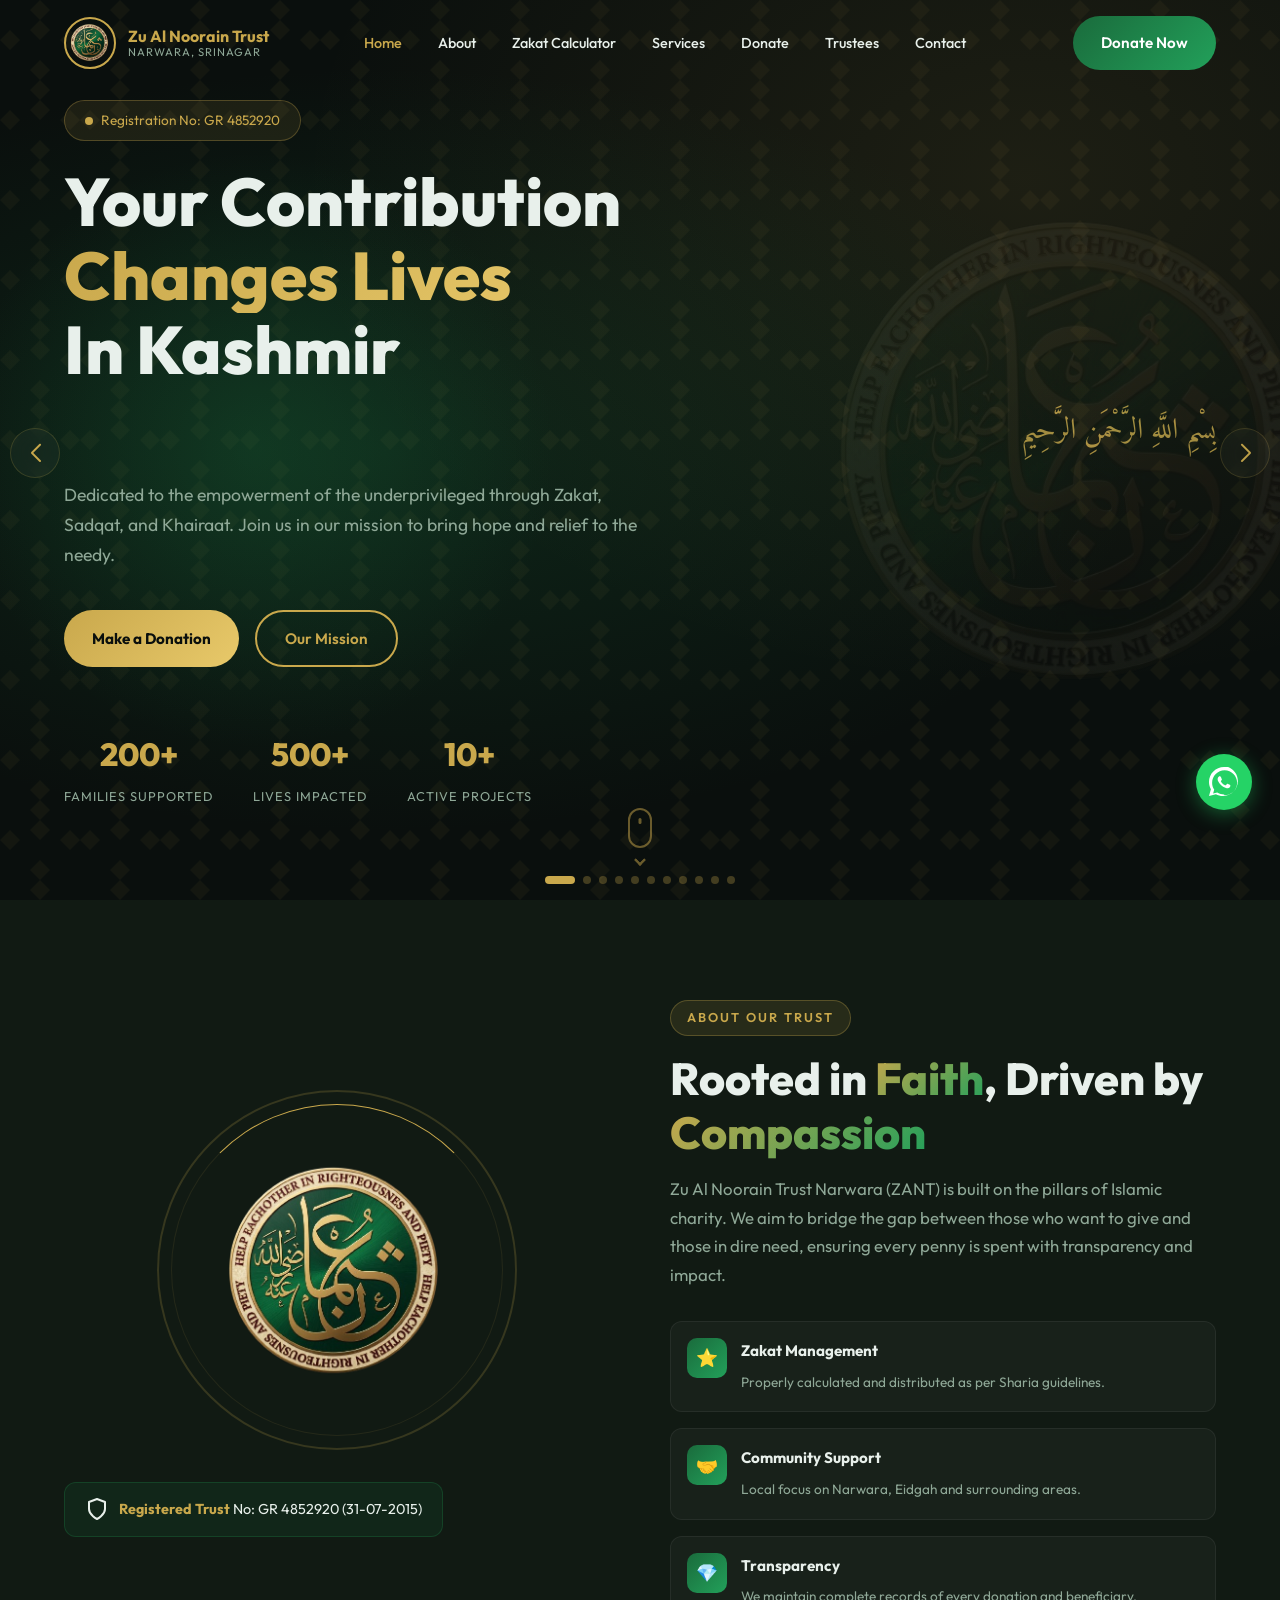
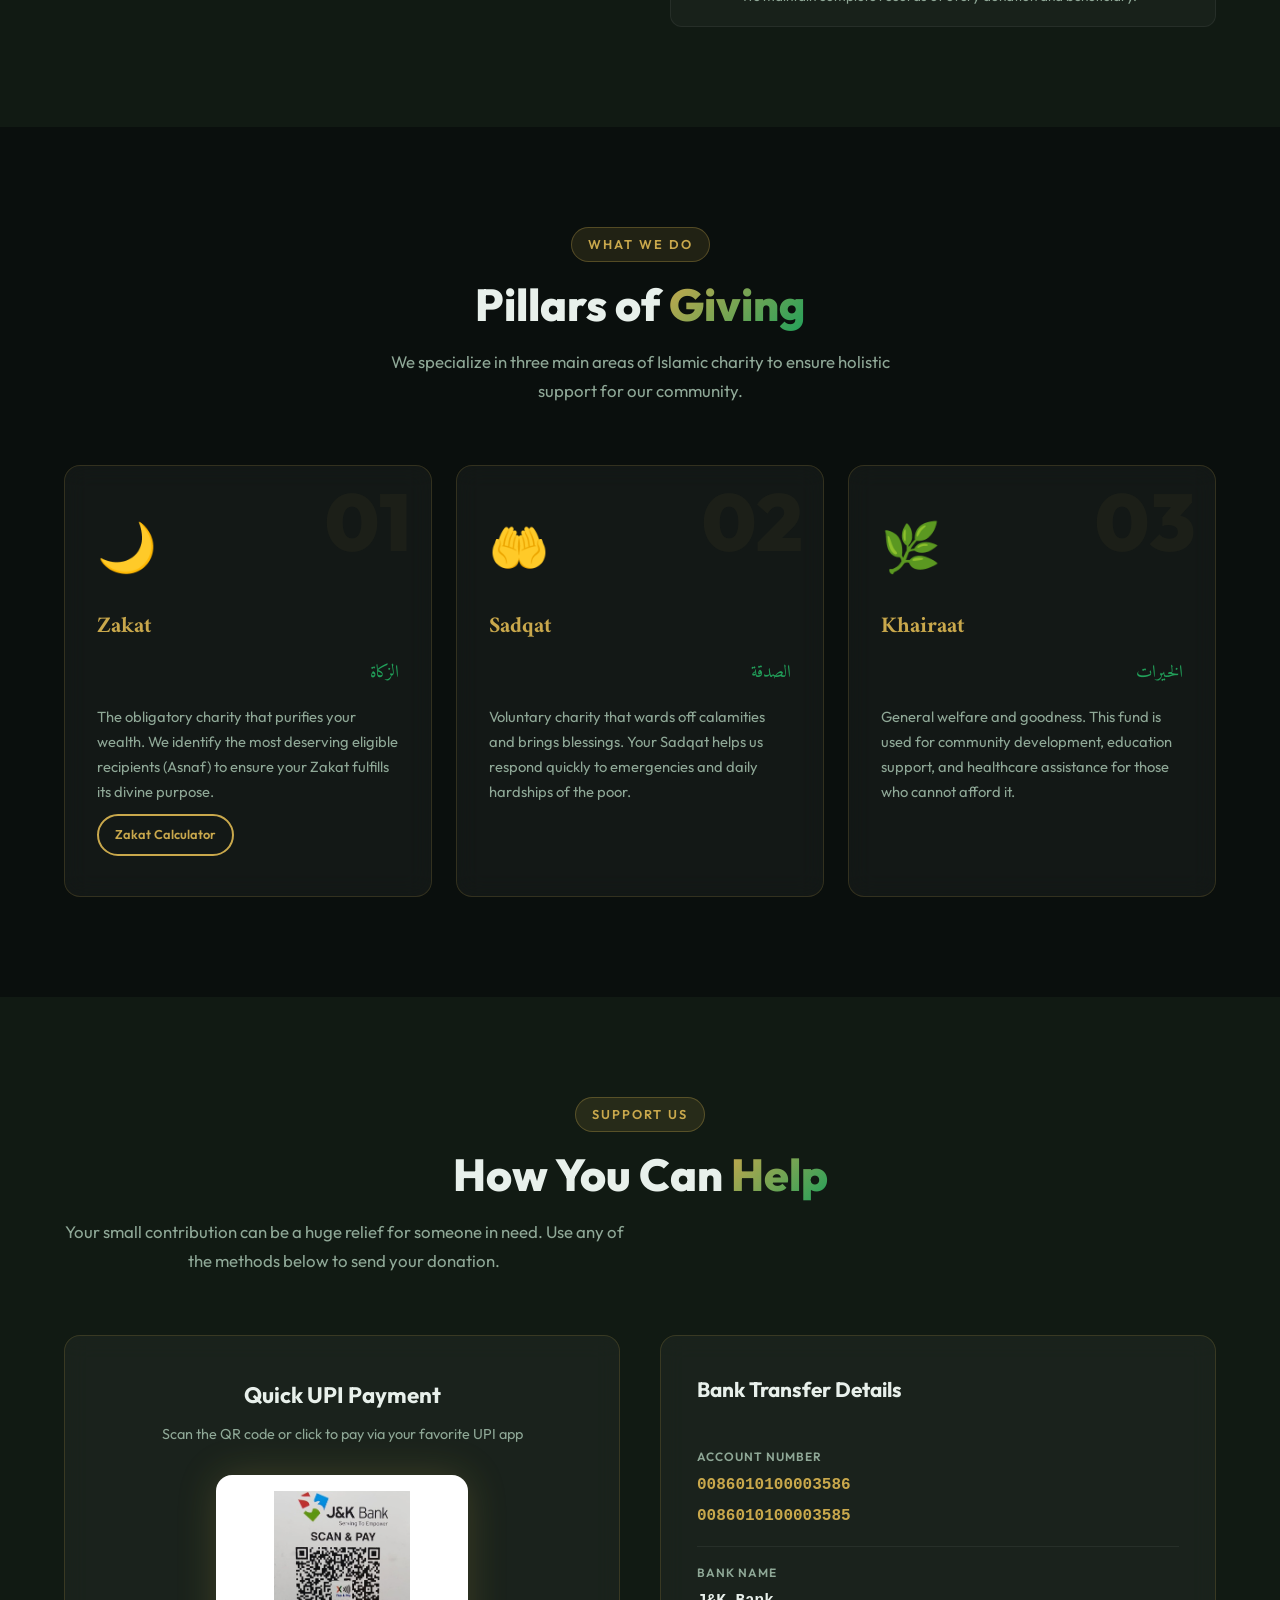
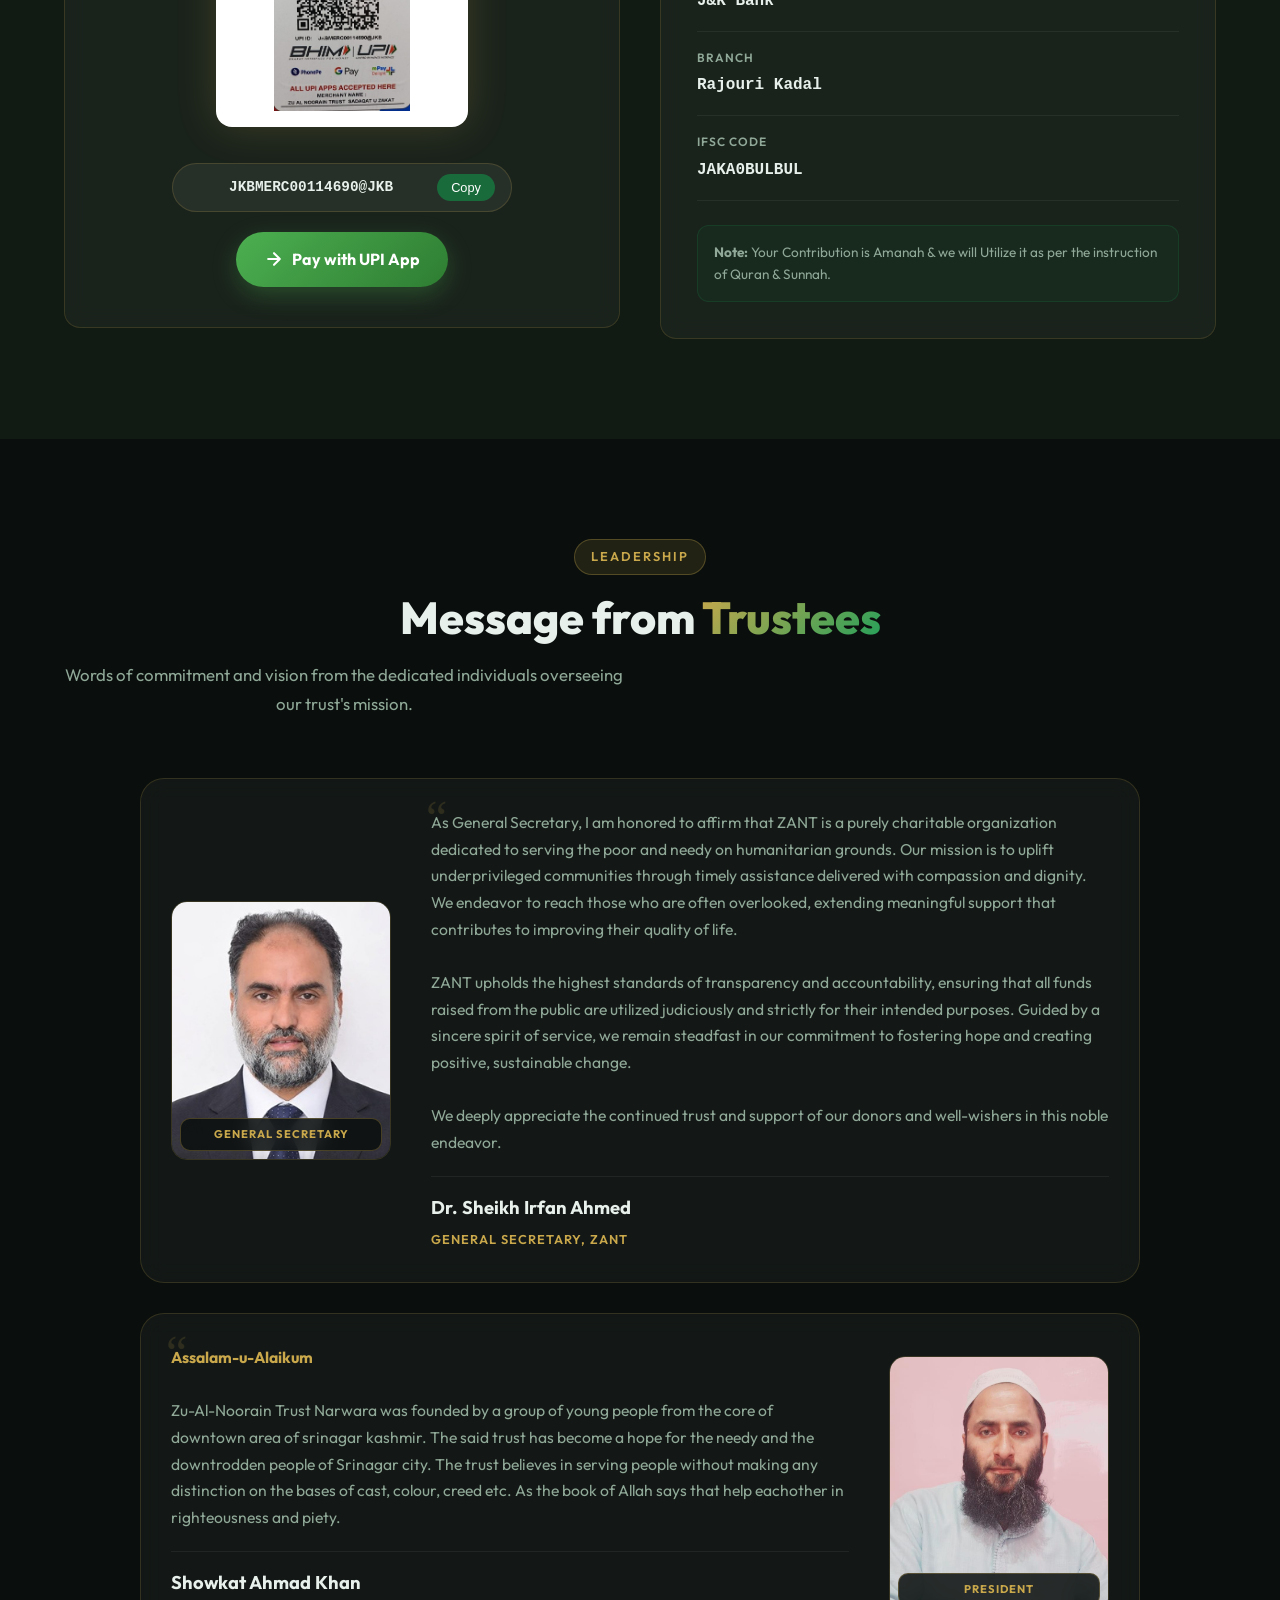
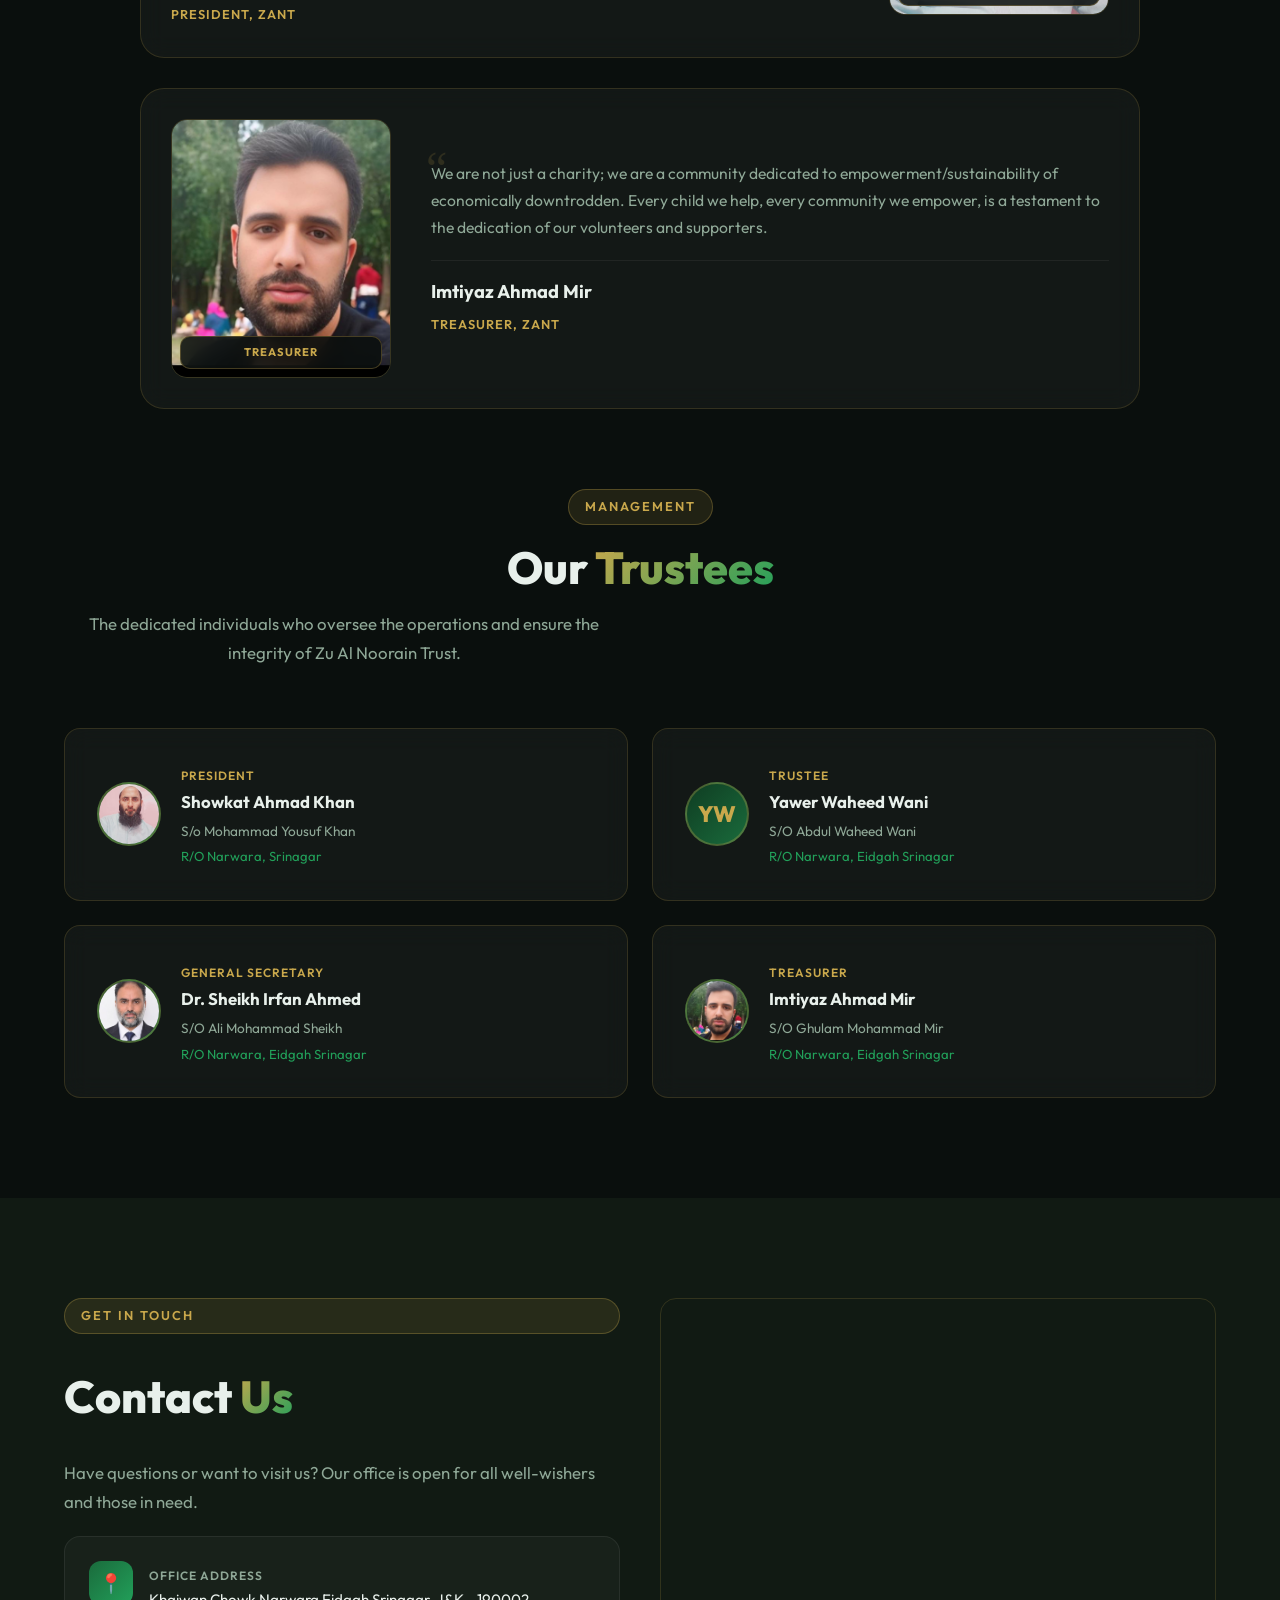
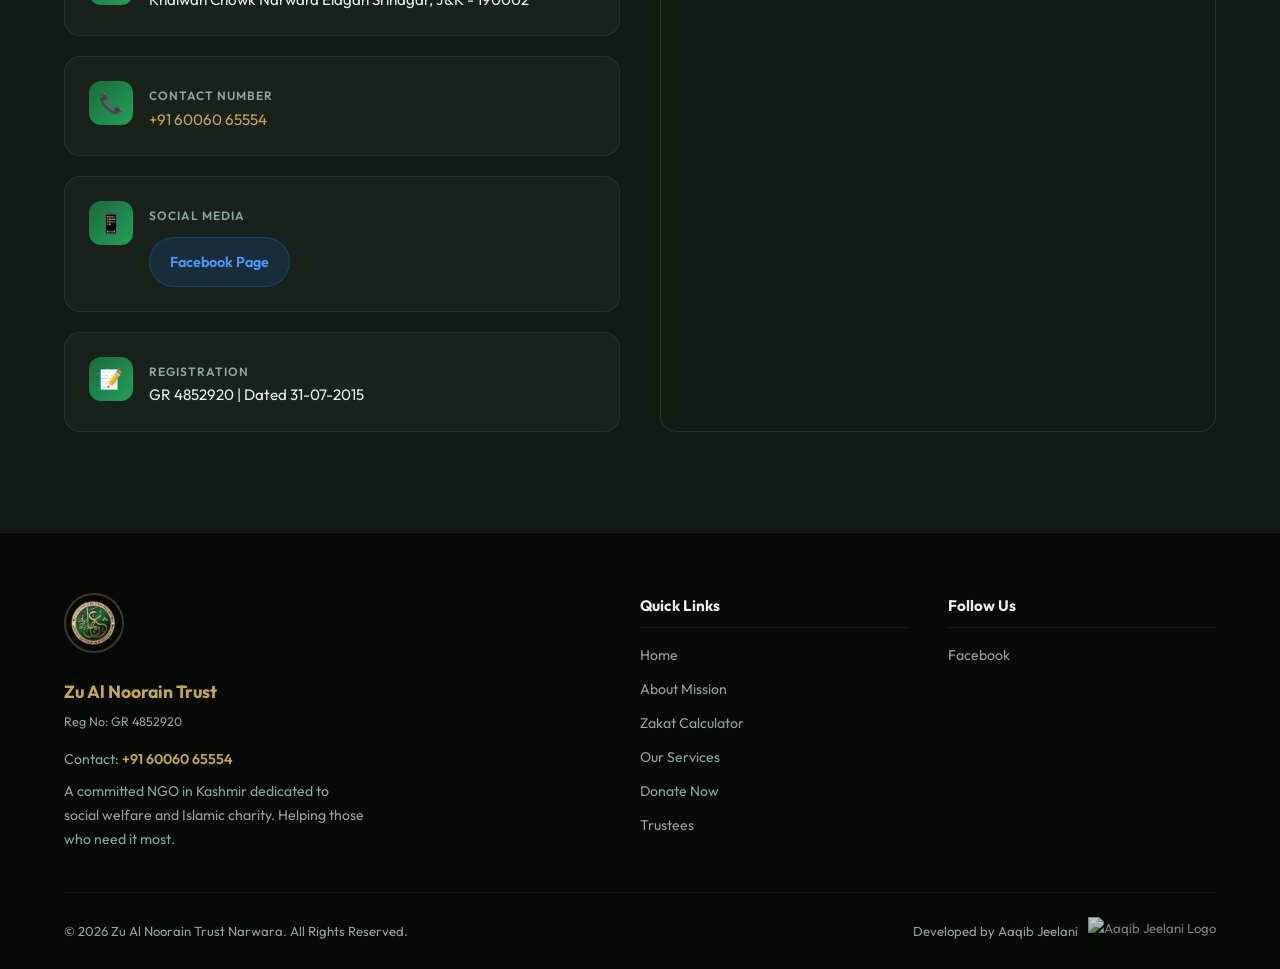
==== commit 270556dc: "imtiyaz ahmad mir message and photo added in the tresureee section" ====
--- a/index.html
+++ b/index.html
@@ -588,7 +588,7 @@
                 <div class="leadership-card glass-card leadership-alt reveal">
                     <div class="leadership-image">
                         <img src="assets/trustee/showkat.jpeg" alt="Showkat Ahmad Khan">
-                        <div class="leadership-badge">Trustee</div>
+                        <div class="leadership-badge">President</div>
                     </div>
                     <div class="leadership-content">
                         <div class="leadership-quote">“</div>
@@ -600,7 +600,23 @@
                         </p>
                         <div class="leadership-meta">
                             <h3 class="leadership-name">Showkat Ahmad Khan</h3>
-                            <span class="leadership-title">Trustee, ZANT</span>
+                            <span class="leadership-title">President, ZANT</span>
+                        </div>
+                    </div>
+                </div>
+
+                <!-- Imtiyaz Ahmad Mir -->
+                <div class="leadership-card glass-card reveal">
+                    <div class="leadership-image">
+                        <img src="assets/trustee/imtiyaz.jpeg" alt="Imtiyaz Ahmad Mir">
+                        <div class="leadership-badge">Treasurer</div>
+                    </div>
+                    <div class="leadership-content">
+                        <div class="leadership-quote">“</div>
+                        <p class="leadership-text">We are not just a charity; we are a community dedicated to empowerment/sustainability of economically downtrodden. Every child we help, every community we empower, is a testament to the dedication of our volunteers and supporters.</p>
+                        <div class="leadership-meta">
+                            <h3 class="leadership-name">Imtiyaz Ahmad Mir</h3>
+                            <span class="leadership-title">Treasurer, ZANT</span>
                         </div>
                     </div>
                 </div>
@@ -619,7 +635,7 @@
                         <img src="assets/trustee/showkat.jpeg" alt="Showkat Ahmad Khan">
                     </div>
                     <div class="trustee-info">
-                        <span class="trustee-num">Trustee 01</span>
+                        <span class="trustee-num">President</span>
                         <h3 class="trustee-name">Showkat Ahmad Khan</h3>
                         <p class="trustee-parent">S/o Mohammad Yousuf Khan</p>
                         <p class="trustee-address">R/O Narwara, Srinagar</p>
@@ -629,7 +645,7 @@
                 <div class="trustee-card glass-card reveal">
                     <div class="trustee-avatar">YW</div>
                     <div class="trustee-info">
-                        <span class="trustee-num">Trustee 02</span>
+                        <span class="trustee-num">Trustee</span>
                         <h3 class="trustee-name">Yawer Waheed Wani</h3>
                         <p class="trustee-parent">S/O Abdul Waheed Wani</p>
                         <p class="trustee-address">R/O Narwara, Eidgah Srinagar</p>
@@ -641,7 +657,7 @@
                         <img src="assets/trustee/irfan.jpeg" alt="Irfan Ahmad Sheikh">
                     </div>
                     <div class="trustee-info">
-                        <span class="trustee-num">Trustee 03</span>
+                        <span class="trustee-num">General Secretary</span>
                         <h3 class="trustee-name">Dr. Sheikh Irfan Ahmed</h3>
                         <p class="trustee-parent">S/O Ali Mohammad Sheikh</p>
                         <p class="trustee-address">R/O Narwara, Eidgah Srinagar</p>
@@ -649,9 +665,11 @@
                 </div>
                 <!-- Trustee 4 -->
                 <div class="trustee-card glass-card reveal">
-                    <div class="trustee-avatar">IM</div>
+                    <div class="trustee-avatar">
+                        <img src="assets/trustee/imtiyaz.jpeg" alt="Imtiyaz Ahmad Mir">
+                    </div>
                     <div class="trustee-info">
-                        <span class="trustee-num">Trustee 04</span>
+                        <span class="trustee-num">Treasurer</span>
                         <h3 class="trustee-name">Imtiyaz Ahmad Mir</h3>
                         <p class="trustee-parent">S/O Ghulam Mohammad Mir</p>
                         <p class="trustee-address">R/O Narwara, Eidgah Srinagar</p>
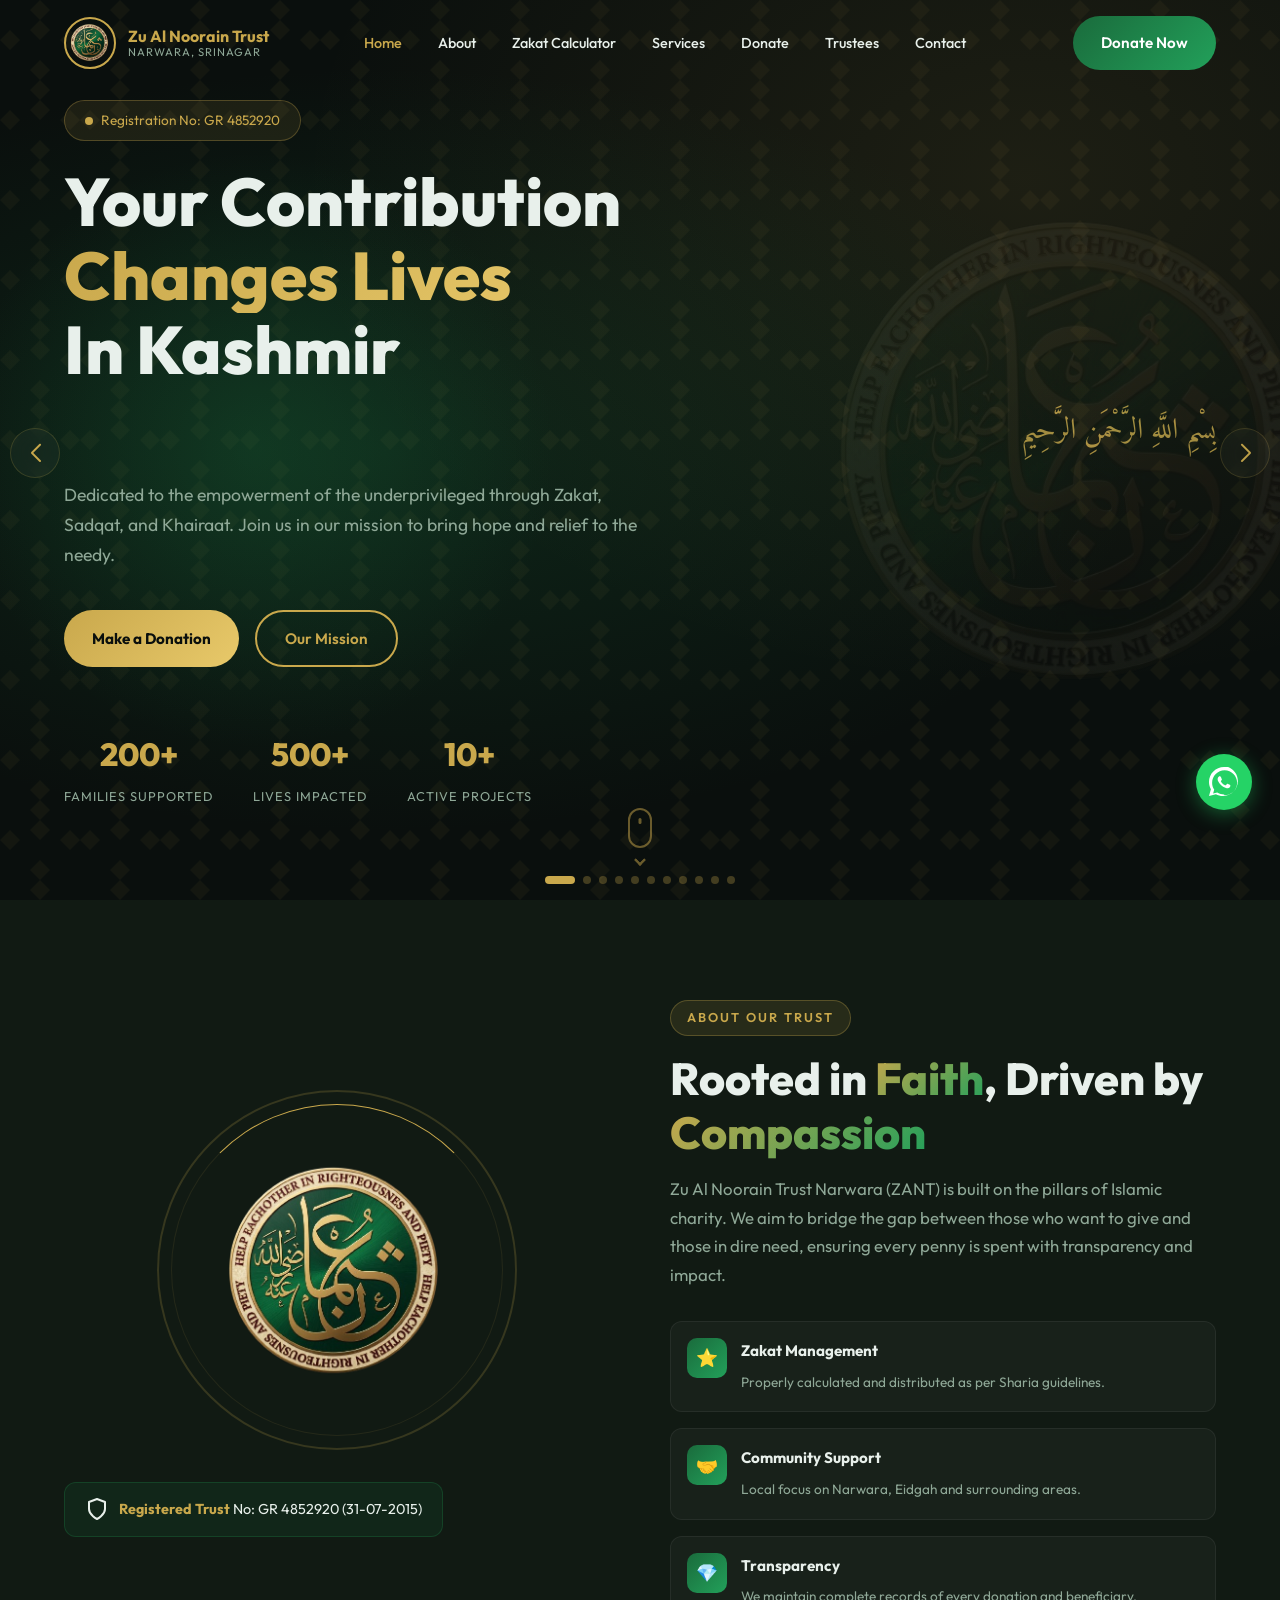
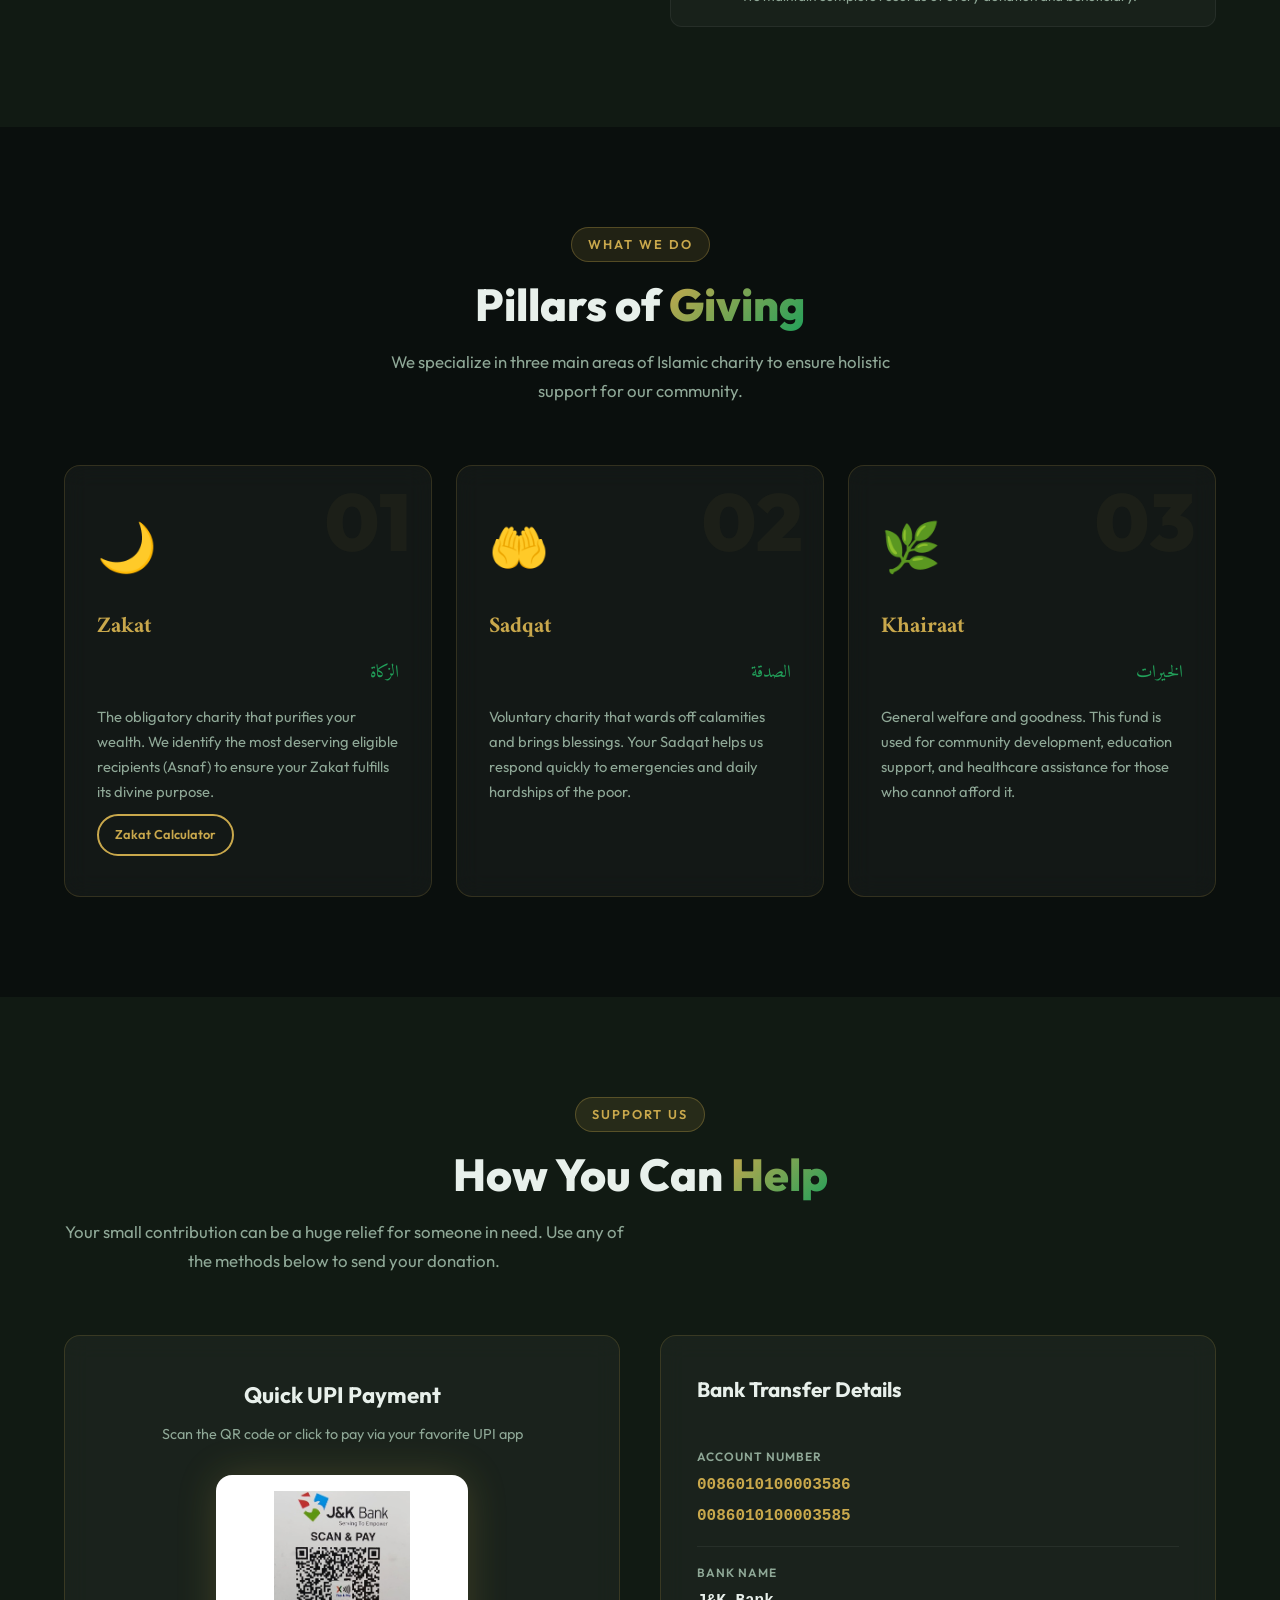
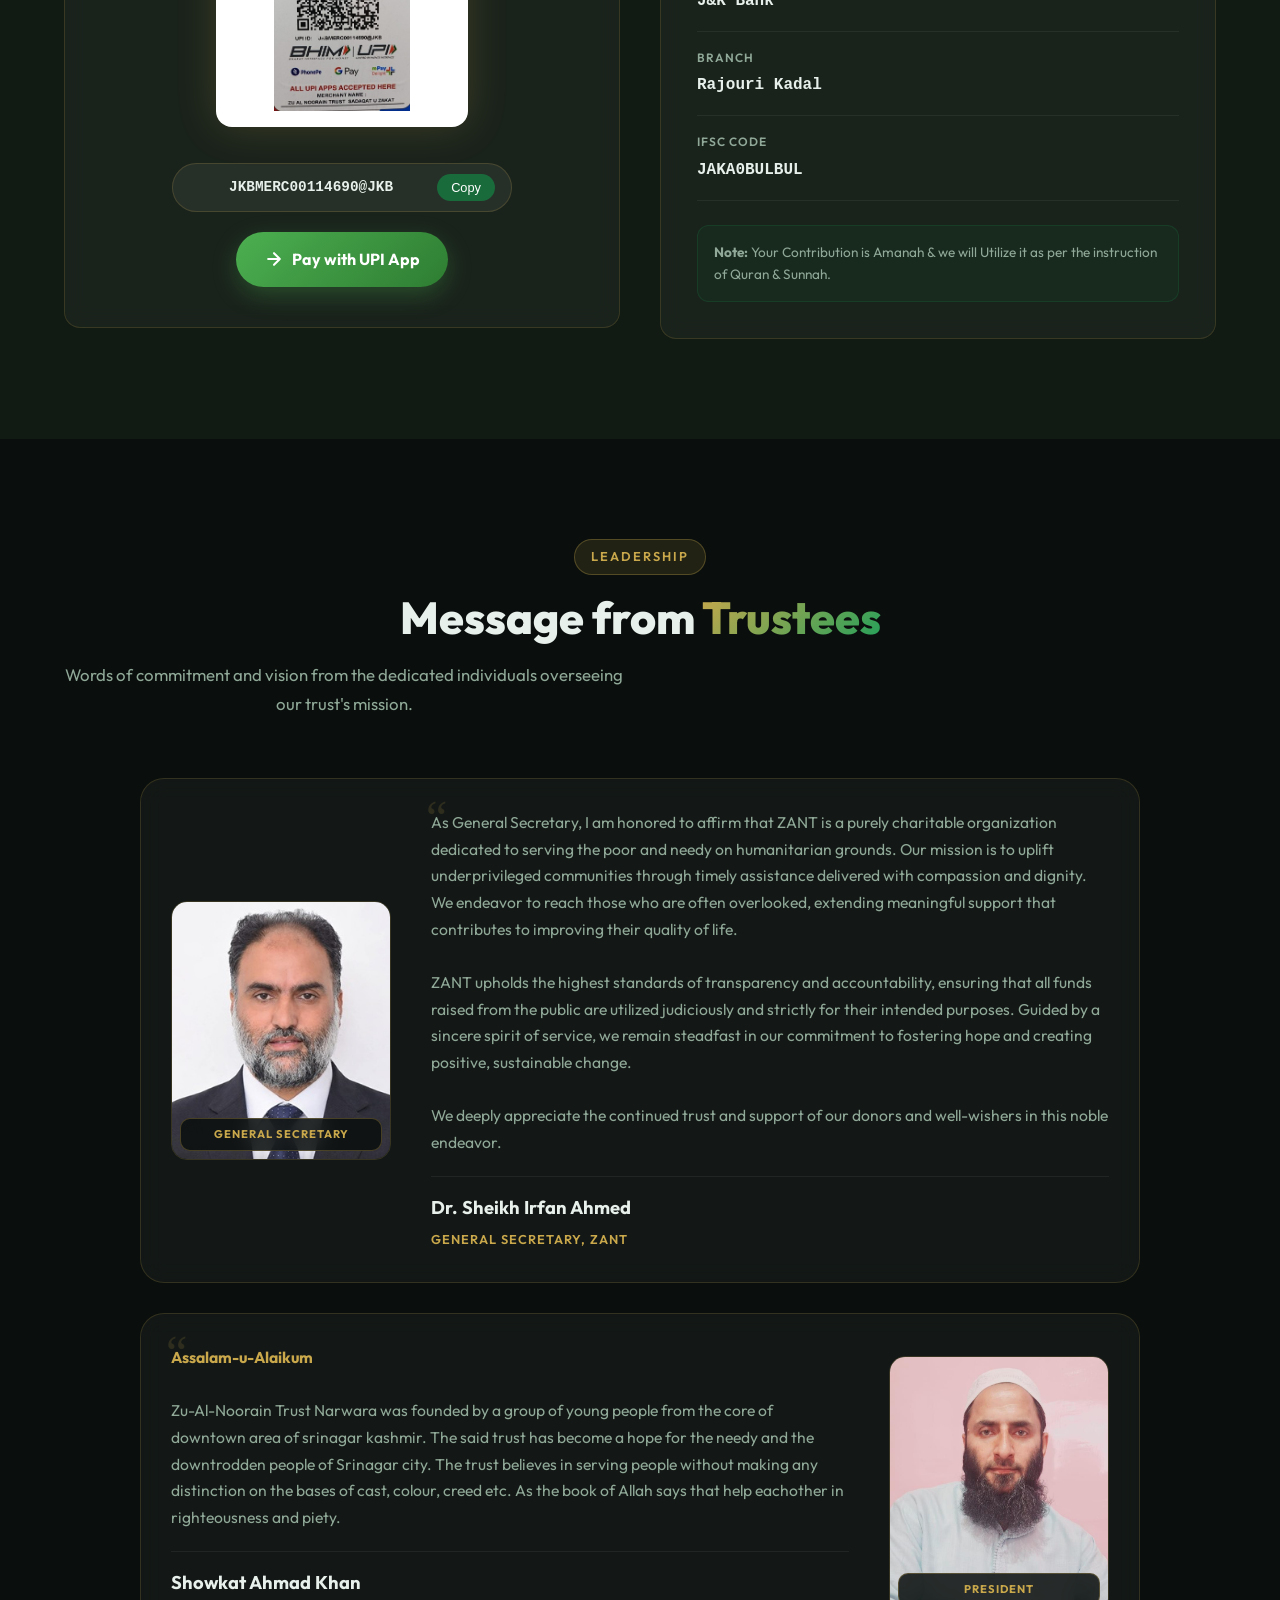
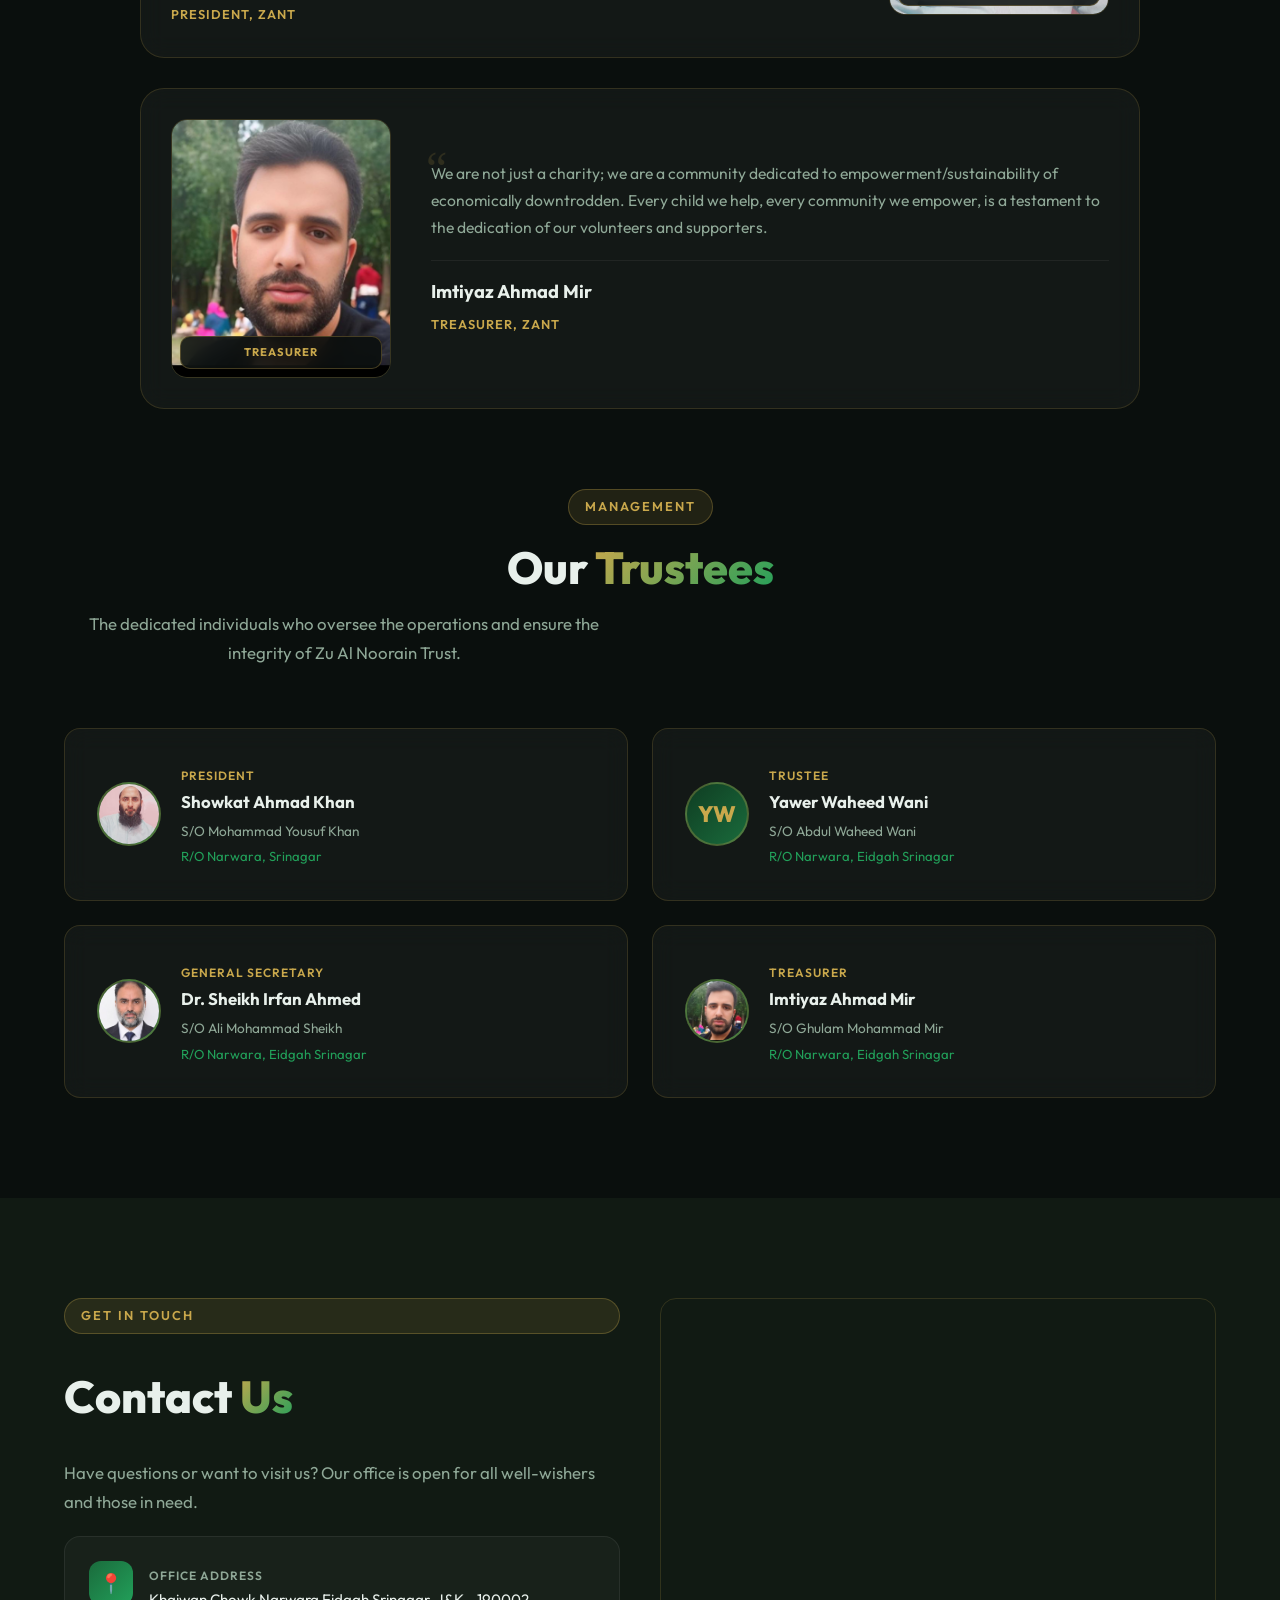
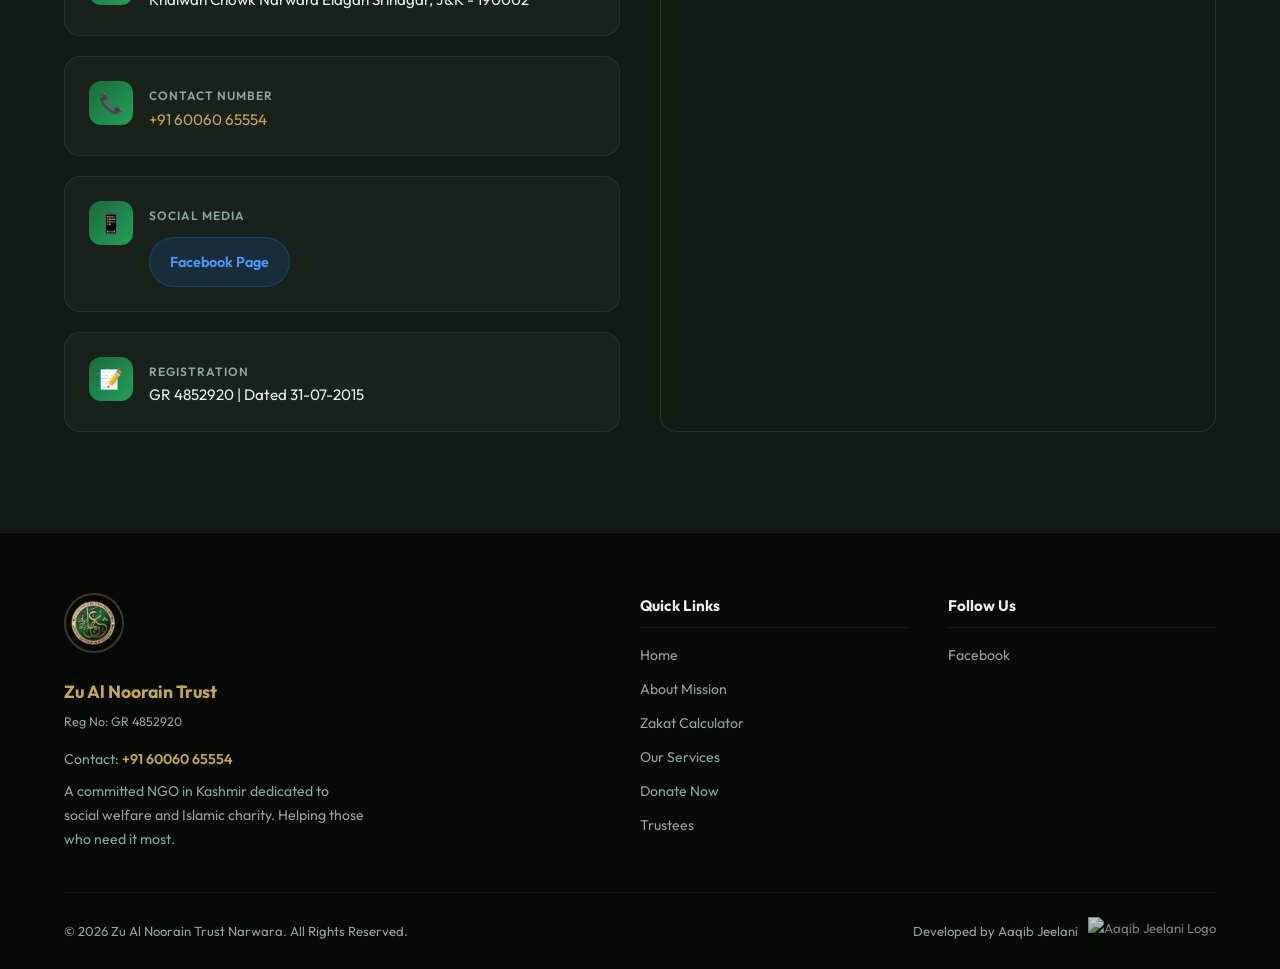
==== commit 06820089: "so fixed" ====
--- a/index.html
+++ b/index.html
@@ -613,7 +613,9 @@
                     </div>
                     <div class="leadership-content">
                         <div class="leadership-quote">“</div>
-                        <p class="leadership-text">We are not just a charity; we are a community dedicated to empowerment/sustainability of economically downtrodden. Every child we help, every community we empower, is a testament to the dedication of our volunteers and supporters.</p>
+                        <p class="leadership-text">We are not just a charity; we are a community dedicated to
+                            empowerment/sustainability of economically downtrodden. Every child we help, every community
+                            we empower, is a testament to the dedication of our volunteers and supporters.</p>
                         <div class="leadership-meta">
                             <h3 class="leadership-name">Imtiyaz Ahmad Mir</h3>
                             <span class="leadership-title">Treasurer, ZANT</span>
@@ -637,7 +639,7 @@
                     <div class="trustee-info">
                         <span class="trustee-num">President</span>
                         <h3 class="trustee-name">Showkat Ahmad Khan</h3>
-                        <p class="trustee-parent">S/o Mohammad Yousuf Khan</p>
+                        <p class="trustee-parent">S/O Mohammad Yousuf Khan</p>
                         <p class="trustee-address">R/O Narwara, Srinagar</p>
                     </div>
                 </div>
